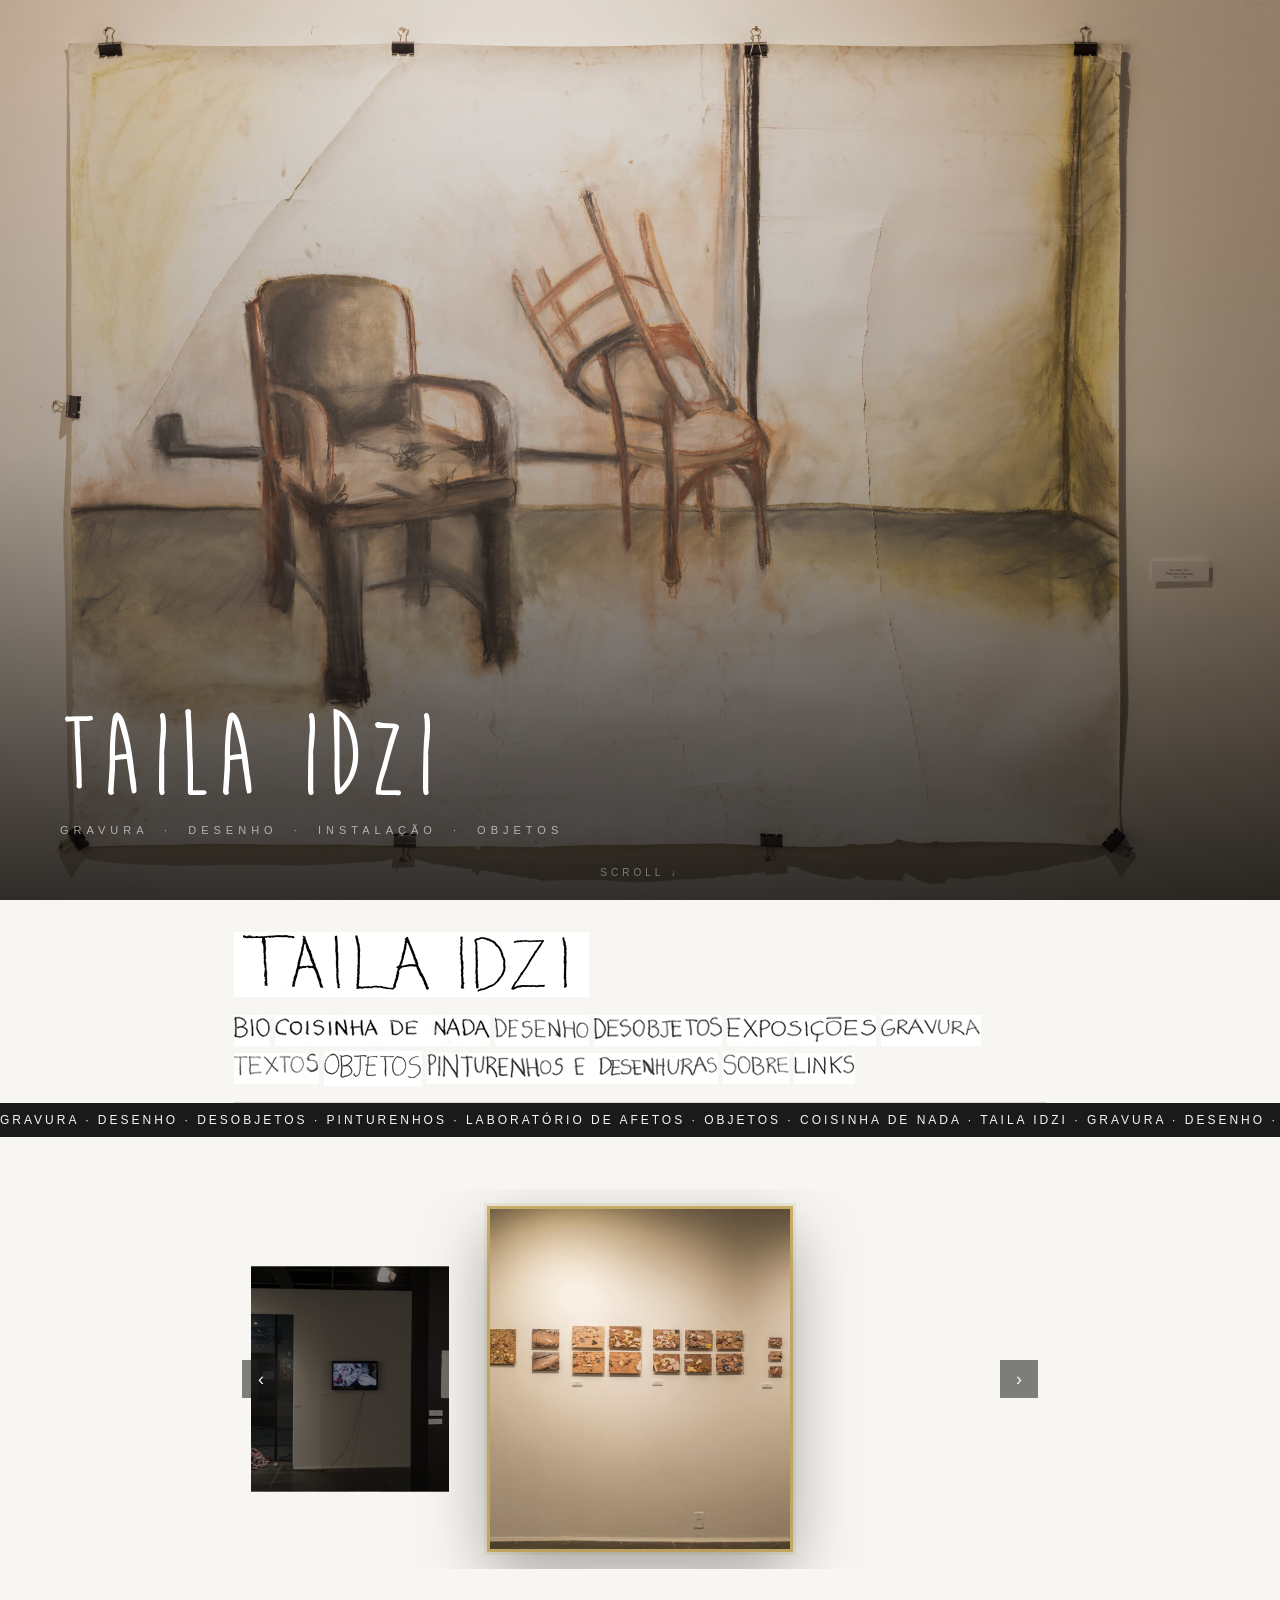
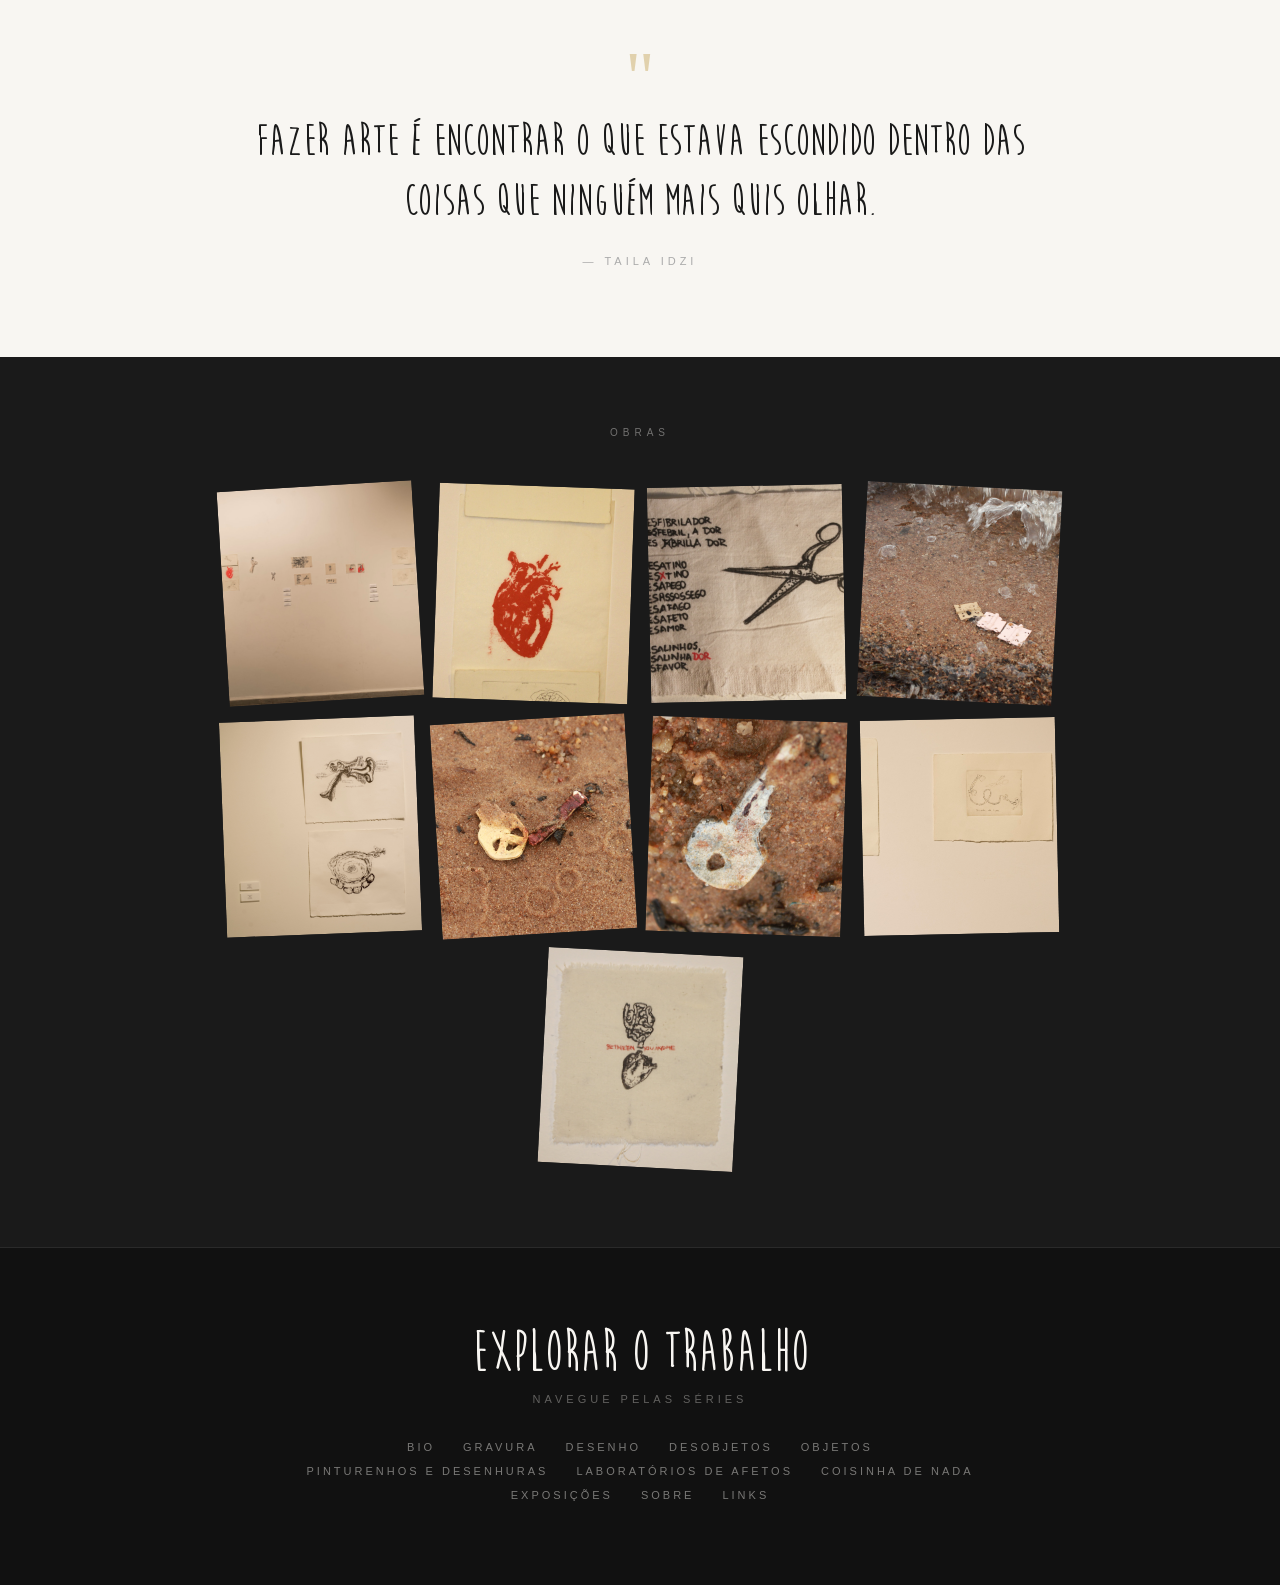
==== index.html @ ebfe2448 "Redesign completo da homepage + conteúdo mockado - Hero full-screen com foto e título sobreposto - S" ====
<!DOCTYPE html>
<html lang="pt-BR">
<head>
    <meta charset="UTF-8">
    <meta name="viewport" content="width=device-width, initial-scale=1.0">
    <title>Taila Idzi</title>
    <link rel="stylesheet" href="css/style.css">
</head>
<body>

    <!-- ── Hero full-screen ─────────────────────────────── -->
    <section class="hero">
        <img class="hero-bg" src="fotos/Laborat_rio_de_Afetos-020.jpg" alt="Taila Idzi">
        <div class="hero-overlay"></div>
        <div class="hero-content">
            <h1 class="hero-title">TAILA IDZI</h1>
            <p class="hero-sub">Gravura &nbsp;·&nbsp; Desenho &nbsp;·&nbsp; Instalação &nbsp;·&nbsp; Objetos</p>
        </div>
        <span class="scroll-hint">scroll ↓</span>
    </section>

    <!-- ── Nav + logo ───────────────────────────────────── -->
    <div id="wrapper">
        <a id="logo" href="index.html">
            <img src="botoes/logo-taila.png" alt="Taila Idzi">
        </a>

        <div id="nav">
            <a href="bio.html"><img src="botoes/bio.png" onmouseover="this.src='botoes/biover.png'" onmouseout="this.src='botoes/bio.png'" alt="Bio"></a>
            <a href="coisinha-de-nada.html"><img src="botoes/coisinha.png" onmouseover="this.src='botoes/coisinhaver.png'" onmouseout="this.src='botoes/coisinha.png'" alt="Coisinha de nada"></a>
            <a href="desenho.html"><img src="botoes/desenho.png" onmouseover="this.src='botoes/desenhover.png'" onmouseout="this.src='botoes/desenho.png'" alt="Desenho"></a>
            <a href="desobjetos.html"><img src="botoes/desobjetos.png" onmouseover="this.src='botoes/desobjetosver.png'" onmouseout="this.src='botoes/desobjetos.png'" alt="Desobjetos"></a>
            <a href="exposicoes.html"><img src="botoes/expos.png" onmouseover="this.src='botoes/exposver.png'" onmouseout="this.src='botoes/expos.png'" alt="Exposições"></a>
            <a href="gravura.html"><img src="botoes/gravura.png" onmouseover="this.src='botoes/gravuraver.png'" onmouseout="this.src='botoes/gravura.png'" alt="Gravura"></a>
            <a href="laboratorios-de-afetos.html"><img src="botoes/textos.png" onmouseover="this.src='botoes/textosver.png'" onmouseout="this.src='botoes/textos.png'" alt="Laboratórios de Afetos"></a>
            <a href="objetos.html"><img src="botoes/objetos.png" onmouseover="this.src='botoes/objetosver.png'" onmouseout="this.src='botoes/objetos.png'" alt="Objetos"></a>
            <a href="pinturenhos.html"><img src="botoes/pinturenhos.png" onmouseover="this.src='botoes/pinturenhosver.png'" onmouseout="this.src='botoes/pinturenhos.png'" alt="Pinturenhos e Desenhuras"></a>
            <a href="sobre.html"><img src="botoes/sobre.png" onmouseover="this.src='botoes/sobrever.png'" onmouseout="this.src='botoes/sobre.png'" alt="Sobre"></a>
            <a href="links.html"><img src="botoes/links.png" onmouseover="this.src='botoes/linksver.png'" onmouseout="this.src='botoes/links.png'" alt="Links"></a>
        </div>

        <!-- letreiro injetado pelo JS aqui -->
    </div>

    <!-- ── Carrossel de obras ────────────────────────────── -->
    <section id="carousel-section">
        <div id="carousel-wrap">
            <button class="c-prev">&#8249;</button>

            <div class="c-item" onclick="location.href='laboratorios-de-afetos.html'">
                <img src="fotos/Laborat_rio_de_Afetos-001.jpg" alt="">
            </div>
            <div class="c-item" onclick="location.href='desobjetos.html'">
                <img src="fotos/IMG_6413.jpg" alt="">
            </div>
            <div class="c-item" onclick="location.href='gravura.html'">
                <img src="fotos/1.jpg" alt="">
            </div>
            <div class="c-item" onclick="location.href='laboratorios-de-afetos.html'">
                <img src="fotos/Laborat_rio_de_Afetos-035.jpg" alt="">
            </div>
            <div class="c-item" onclick="location.href='pinturenhos.html'">
                <img src="fotos/P8.jpg" alt="">
            </div>
            <div class="c-item" onclick="location.href='desobjetos.html'">
                <img src="fotos/IMG_2499.jpg" alt="">
            </div>
            <div class="c-item" onclick="location.href='objetos.html'">
                <img src="fotos/A.jpg" alt="">
            </div>
            <div class="c-item" onclick="location.href='laboratorios-de-afetos.html'">
                <img src="fotos/Laborat_rio_de_Afetos-041.jpg" alt="">
            </div>

            <button class="c-next">&#8250;</button>
        </div>
    </section>

    <!-- ── Citação ───────────────────────────────────────── -->
    <section class="quote-section">
        <span class="quote-mark">"</span>
        <p class="quote-text">Fazer arte é encontrar o que estava escondido dentro das coisas que ninguém mais quis olhar.</p>
        <p class="quote-author">— Taila Idzi</p>
    </section>

    <!-- ── Galeria espalhada ─────────────────────────────── -->
    <section class="scattered-section">
        <p class="scattered-label">obras</p>
        <div class="scattered">
            <a href="laboratorios-de-afetos.html"><img src="fotos/Laborat_rio_de_Afetos-003.jpg" alt=""></a>
            <a href="gravura.html"><img src="fotos/2.jpg" alt=""></a>
            <a href="desobjetos.html"><img src="fotos/IMG_6440.jpg" alt=""></a>
            <a href="pinturenhos.html"><img src="fotos/IMG_1982.jpg" alt=""></a>
            <a href="laboratorios-de-afetos.html"><img src="fotos/Laborat_rio_de_Afetos-027.jpg" alt=""></a>
            <a href="objetos.html"><img src="fotos/B.jpg" alt=""></a>
            <a href="desobjetos.html"><img src="fotos/IMG_2589.jpg" alt=""></a>
            <a href="laboratorios-de-afetos.html"><img src="fotos/Laborat_rio_de_Afetos-031.jpg" alt=""></a>
            <a href="gravura.html"><img src="fotos/7.jpg" alt=""></a>
        </div>
    </section>

    <!-- ── CTA ───────────────────────────────────────────── -->
    <section class="cta-section">
        <h2 class="cta-title">explorar o trabalho</h2>
        <p class="cta-subtitle">navegue pelas séries</p>
        <div class="cta-links">
            <a href="bio.html">Bio</a>
            <a href="gravura.html">Gravura</a>
            <a href="desenho.html">Desenho</a>
            <a href="desobjetos.html">Desobjetos</a>
            <a href="objetos.html">Objetos</a>
            <a href="pinturenhos.html">Pinturenhos e Desenhuras</a>
            <a href="laboratorios-de-afetos.html">Laboratórios de Afetos</a>
            <a href="coisinha-de-nada.html">Coisinha de nada</a>
            <a href="exposicoes.html">Exposições</a>
            <a href="sobre.html">Sobre</a>
            <a href="links.html">Links</a>
        </div>
    </section>

<script src="js/main.js"></script>
</body>
</html>
---- css/style.css ----
/* ============================================================
   TAILA IDZI — stylesheet
   ============================================================ */

@font-face {
    font-family: 'MoonFlower';
    src: url('../fonts/Moon Flower Bold.ttf') format('truetype');
    font-weight: bold;
}

* {
    margin: 0;
    padding: 0;
    box-sizing: border-box;
}

body {
    background: #f8f6f2;
    font-family: Arial, Helvetica, sans-serif;
    font-size: 14px;
    color: #1a1a1a;
}

/* ── Hero full-screen ────────────────────────────────────── */

.hero {
    position: relative;
    width: 100%;
    height: 100vh;
    min-height: 520px;
    overflow: hidden;
    display: flex;
    align-items: flex-end;
}

.hero-bg {
    position: absolute;
    inset: 0;
    width: 100%;
    height: 100%;
    object-fit: cover;
    object-position: center;
}

.hero-overlay {
    position: absolute;
    inset: 0;
    background: linear-gradient(
        to bottom,
        rgba(0,0,0,0.08) 0%,
        rgba(0,0,0,0.25) 50%,
        rgba(0,0,0,0.78) 100%
    );
}

.hero-content {
    position: relative;
    z-index: 2;
    padding: 0 60px 64px;
    color: #fff;
}

.hero-title {
    font-family: 'MoonFlower', cursive;
    font-size: clamp(64px, 10vw, 120px);
    font-weight: bold;
    line-height: 0.9;
    letter-spacing: 4px;
    color: #fff;
}

.hero-sub {
    margin-top: 14px;
    font-size: 11px;
    letter-spacing: 5px;
    text-transform: uppercase;
    color: rgba(255,255,255,0.6);
}

.scroll-hint {
    position: absolute;
    bottom: 22px;
    left: 50%;
    transform: translateX(-50%);
    color: rgba(255,255,255,0.4);
    font-size: 10px;
    letter-spacing: 4px;
    text-transform: uppercase;
    z-index: 2;
    animation: bounce 2.2s ease infinite;
}

@keyframes bounce {
    0%, 100% { transform: translateX(-50%) translateY(0); }
    50%       { transform: translateX(-50%) translateY(7px); }
}

/* ── Wrapper central ─────────────────────────────────────── */

#wrapper {
    width: 860px;
    max-width: 100%;
    margin: 0 auto;
    padding: 32px 24px 0;
}

/* ── Logo ────────────────────────────────────────────────── */

#logo {
    display: block;
    margin-bottom: 18px;
}

#logo img {
    display: block;
    max-width: 100%;
    height: auto;
}

/* ── Navegação ───────────────────────────────────────────── */

#nav {
    display: flex;
    flex-wrap: wrap;
    gap: 5px;
    align-items: center;
    padding-bottom: 16px;
    border-bottom: 1px solid #d8d4ce;
}

#nav a { display: block; line-height: 0; }

#nav a img {
    display: block;
    border: none;
    transition: opacity 0.15s ease;
}

#nav a:hover img { opacity: 0.72; }

/* ── Letreiro infinito ───────────────────────────────────── */

.marquee-wrap {
    overflow: hidden;
    background: #1a1a1a;
    padding: 10px 0;
    margin-bottom: 0;
    width: 100vw;
    position: relative;
    left: 50%;
    transform: translateX(-50%);
}

.marquee-track {
    display: flex;
    white-space: nowrap;
    animation: marquee 28s linear infinite;
}

.marquee-wrap:hover .marquee-track { animation-play-state: paused; }

.marquee-track span {
    color: #f8f6f2;
    font-size: 12px;
    letter-spacing: 3px;
}

@keyframes marquee {
    from { transform: translateX(0); }
    to   { transform: translateX(-50%); }
}

/* ── Carrossel ───────────────────────────────────────────── */

#carousel-section {
    padding: 52px 24px 0;
    width: 860px;
    max-width: 100%;
    margin: 0 auto;
}

#carousel-wrap {
    position: relative;
    height: 380px;
    display: flex;
    align-items: center;
    justify-content: center;
    overflow: hidden;
}

.c-item {
    position: absolute;
    transition: transform 0.55s cubic-bezier(.4,0,.2,1),
                filter 0.55s ease,
                opacity 0.55s ease,
                box-shadow 0.55s ease,
                outline 0.3s ease;
    cursor: pointer;
    outline: 3px solid transparent;
}

.c-item img { display: block; width: 100%; height: 100%; object-fit: cover; }

.c-item.c-active {
    width: 300px; height: 340px;
    transform: translateX(0) scale(1);
    z-index: 5;
    filter: none;
    outline: 3px solid rgba(190,155,70,0.75);
    box-shadow: 0 24px 64px rgba(0,0,0,0.35), 0 0 0 6px rgba(190,155,70,0.12);
}

.c-item.c-side {
    width: 220px; height: 250px;
    z-index: 3;
    filter: brightness(0.5) saturate(0.6);
}

.c-item.c-side:nth-child(odd)  { transform: translateX(-290px) scale(0.9); }
.c-item.c-side:nth-child(even) { transform: translateX(290px)  scale(0.9); }

.c-item.c-far {
    width: 180px; height: 200px;
    opacity: 0; z-index: 1;
    pointer-events: none;
    transform: translateX(0) scale(0.5);
}

.c-prev, .c-next {
    position: absolute; top: 50%;
    transform: translateY(-50%);
    z-index: 10;
    background: rgba(26,26,26,0.55);
    color: #f8f6f2;
    border: none;
    width: 38px; height: 38px;
    font-size: 18px;
    cursor: pointer;
    transition: background 0.2s ease;
    display: flex; align-items: center; justify-content: center;
}

.c-prev { left: 8px; }
.c-next { right: 8px; }
.c-prev:hover, .c-next:hover { background: rgba(26,26,26,0.9); }

/* ── Citação tipográfica ─────────────────────────────────── */

.quote-section {
    padding: 90px 40px;
    text-align: center;
    background: #f8f6f2;
}

.quote-mark {
    font-family: Georgia, serif;
    font-size: 72px;
    line-height: 0.5;
    color: rgba(190,155,70,0.4);
    display: block;
    margin-bottom: 16px;
}

.quote-text {
    font-family: 'MoonFlower', cursive;
    font-size: clamp(28px, 4vw, 46px);
    line-height: 1.3;
    color: #1a1a1a;
    max-width: 780px;
    margin: 0 auto;
    font-weight: bold;
}

.quote-author {
    margin-top: 24px;
    font-size: 11px;
    letter-spacing: 4px;
    text-transform: uppercase;
    color: #aaa;
}

/* ── Galeria espalhada (efeito rotação) ──────────────────── */

.scattered-section {
    padding: 70px 40px 80px;
    background: #1a1a1a;
    overflow: hidden;
}

.scattered-label {
    color: rgba(248,246,242,0.4);
    font-size: 10px;
    letter-spacing: 5px;
    text-transform: uppercase;
    text-align: center;
    margin-bottom: 48px;
}

.scattered {
    display: flex;
    flex-wrap: wrap;
    justify-content: center;
    gap: 18px;
    max-width: 920px;
    margin: 0 auto;
}

.scattered a {
    display: block;
    overflow: hidden;
    transition: transform 0.4s cubic-bezier(.4,0,.2,1),
                box-shadow 0.4s ease,
                outline-color 0.3s ease;
    outline: 3px solid transparent;
    position: relative;
    z-index: 0;
}

.scattered a img {
    display: block;
    width: 195px;
    height: 215px;
    object-fit: cover;
    transition: filter 0.4s ease;
}

/* rotações orgânicas */
.scattered a:nth-child(5n+1) { transform: rotate(-3.5deg); }
.scattered a:nth-child(5n+2) { transform: rotate(2deg); }
.scattered a:nth-child(5n+3) { transform: rotate(-1.2deg); }
.scattered a:nth-child(5n+4) { transform: rotate(3deg); }
.scattered a:nth-child(5n+5) { transform: rotate(-2.2deg); }

.scattered a:hover {
    transform: rotate(0deg) scale(1.06) !important;
    box-shadow: 0 24px 56px rgba(0,0,0,0.6);
    outline-color: rgba(190,155,70,0.7);
    z-index: 10;
}

.scattered a:hover img { filter: brightness(1.08) contrast(1.04); }

/* ── CTA dark ────────────────────────────────────────────── */

.cta-section {
    background: #111;
    padding: 70px 40px 80px;
    text-align: center;
    border-top: 1px solid #2a2a2a;
}

.cta-title {
    font-family: 'MoonFlower', cursive;
    font-size: clamp(36px, 5vw, 58px);
    color: #f8f6f2;
    margin-bottom: 8px;
}

.cta-subtitle {
    font-size: 11px;
    letter-spacing: 4px;
    text-transform: uppercase;
    color: rgba(248,246,242,0.35);
    margin-bottom: 36px;
}

.cta-links {
    display: flex;
    flex-wrap: wrap;
    justify-content: center;
    gap: 8px 28px;
    max-width: 680px;
    margin: 0 auto;
}

.cta-links a {
    font-size: 11px;
    letter-spacing: 3px;
    text-transform: uppercase;
    color: rgba(248,246,242,0.45);
    text-decoration: none;
    padding-bottom: 3px;
    border-bottom: 1px solid transparent;
    transition: color 0.2s ease, border-color 0.2s ease;
}

.cta-links a:hover {
    color: #f8f6f2;
    border-bottom-color: rgba(190,155,70,0.65);
}

/* ── Galeria masonry (páginas internas) ──────────────────── */

.gallery {
    columns: 4 140px;
    column-gap: 5px;
}

.gallery a {
    break-inside: avoid;
    display: block;
    margin-bottom: 5px;
    overflow: hidden;
    position: relative;
    line-height: 0;
    transition: transform 0.4s cubic-bezier(.4,0,.2,1),
                box-shadow 0.4s ease,
                outline-color 0.4s ease;
    outline: 3px solid transparent;
    z-index: 0;
}

.gallery a img {
    width: 100%; height: auto;
    display: block;
    transition: transform 0.5s cubic-bezier(.4,0,.2,1), filter 0.4s ease;
}

.gallery a:hover {
    transform: translateY(-6px) scale(1.02);
    outline-color: rgba(190,155,70,0.7);
    box-shadow: 0 24px 56px rgba(0,0,0,0.28), 0 0 0 5px rgba(190,155,70,0.12);
    z-index: 10;
}

.gallery a:hover img {
    transform: scale(1.05);
    filter: brightness(1.04) contrast(1.03);
}

/* ── Cards de exposição ──────────────────────────────────── */

.expo-grid {
    display: grid;
    grid-template-columns: repeat(auto-fill, minmax(240px, 1fr));
    gap: 24px;
}

.expo-card {
    background: #fff;
    border: 1px solid #e0ddd8;
    overflow: hidden;
    transition: transform 0.3s ease, box-shadow 0.3s ease;
}

.expo-card:hover {
    transform: translateY(-5px);
    box-shadow: 0 16px 40px rgba(0,0,0,0.12);
}

.expo-card img {
    width: 100%;
    height: 180px;
    object-fit: cover;
    display: block;
    filter: saturate(0.85);
    transition: filter 0.3s ease;
}

.expo-card:hover img { filter: saturate(1); }

.expo-card-body { padding: 18px; }

.expo-card-date {
    font-size: 10px;
    letter-spacing: 3px;
    text-transform: uppercase;
    color: rgba(190,155,70,0.9);
    margin-bottom: 6px;
}

.expo-card-title {
    font-size: 15px;
    font-weight: bold;
    margin-bottom: 6px;
    line-height: 1.3;
}

.expo-card-desc {
    font-size: 12px;
    color: #888;
    line-height: 1.7;
}

/* ── Lightbox ────────────────────────────────────────────── */

.lightbox {
    display: flex;
    opacity: 0;
    pointer-events: none;
    position: fixed;
    top: 0; left: 0;
    width: 100%; height: 100%;
    background: rgba(10,10,10,0.92);
    z-index: 9999;
    justify-content: center;
    align-items: center;
    transition: opacity 0.3s ease;
}

.lightbox:target { opacity: 1; pointer-events: all; }

.lightbox img {
    max-width: 90vw; max-height: 90vh;
    object-fit: contain;
    box-shadow: 0 8px 60px rgba(0,0,0,0.7);
    transform: scale(0.96);
    transition: transform 0.35s ease;
    outline: 3px solid rgba(190,155,70,0.45);
}

.lightbox:target img { transform: scale(1); }

.lightbox .close {
    position: fixed; top: 20px; right: 28px;
    color: #f8f6f2; font-size: 44px;
    text-decoration: none; line-height: 1;
    opacity: 0.6; transition: opacity 0.2s ease;
}

.lightbox .close:hover { opacity: 1; }

/* ── Texto ───────────────────────────────────────────────── */

.text-content {
    max-width: 640px;
    line-height: 1.9;
    font-size: 14px;
    padding-top: 8px;
}

.text-content p { margin-bottom: 14px; }

/* ── Mobile ──────────────────────────────────────────────── */

@media (max-width: 640px) {

    .hero-content { padding: 0 24px 48px; }
    .hero-title { font-size: 54px; }

    #wrapper { padding: 24px 16px 0; }

    #nav {
        flex-wrap: nowrap;
        overflow-x: auto;
        -webkit-overflow-scrolling: touch;
        gap: 8px;
        scrollbar-width: none;
    }
    #nav::-webkit-scrollbar { display: none; }
    #nav a img { height: 38px; width: auto; }

    #carousel-section { padding: 40px 16px 0; }

    #carousel-wrap { height: 260px; }
    .c-item.c-active  { width: 200px; height: 230px; }
    .c-item.c-side    { width: 130px; height: 150px; }
    .c-item.c-side:nth-child(odd)  { transform: translateX(-170px) scale(0.9); }
    .c-item.c-side:nth-child(even) { transform: translateX(170px)  scale(0.9); }

    .quote-section { padding: 60px 24px; }
    .scattered-section { padding: 50px 20px 60px; }
    .scattered a img { width: 140px; height: 155px; }
    .cta-section { padding: 50px 24px 60px; }

    .gallery { columns: 2 110px; }

    .expo-grid { grid-template-columns: 1fr; }

    .lightbox img { max-width: 96vw; max-height: 80vh; }
    .lightbox .close { top: 12px; right: 16px; font-size: 36px; }
}
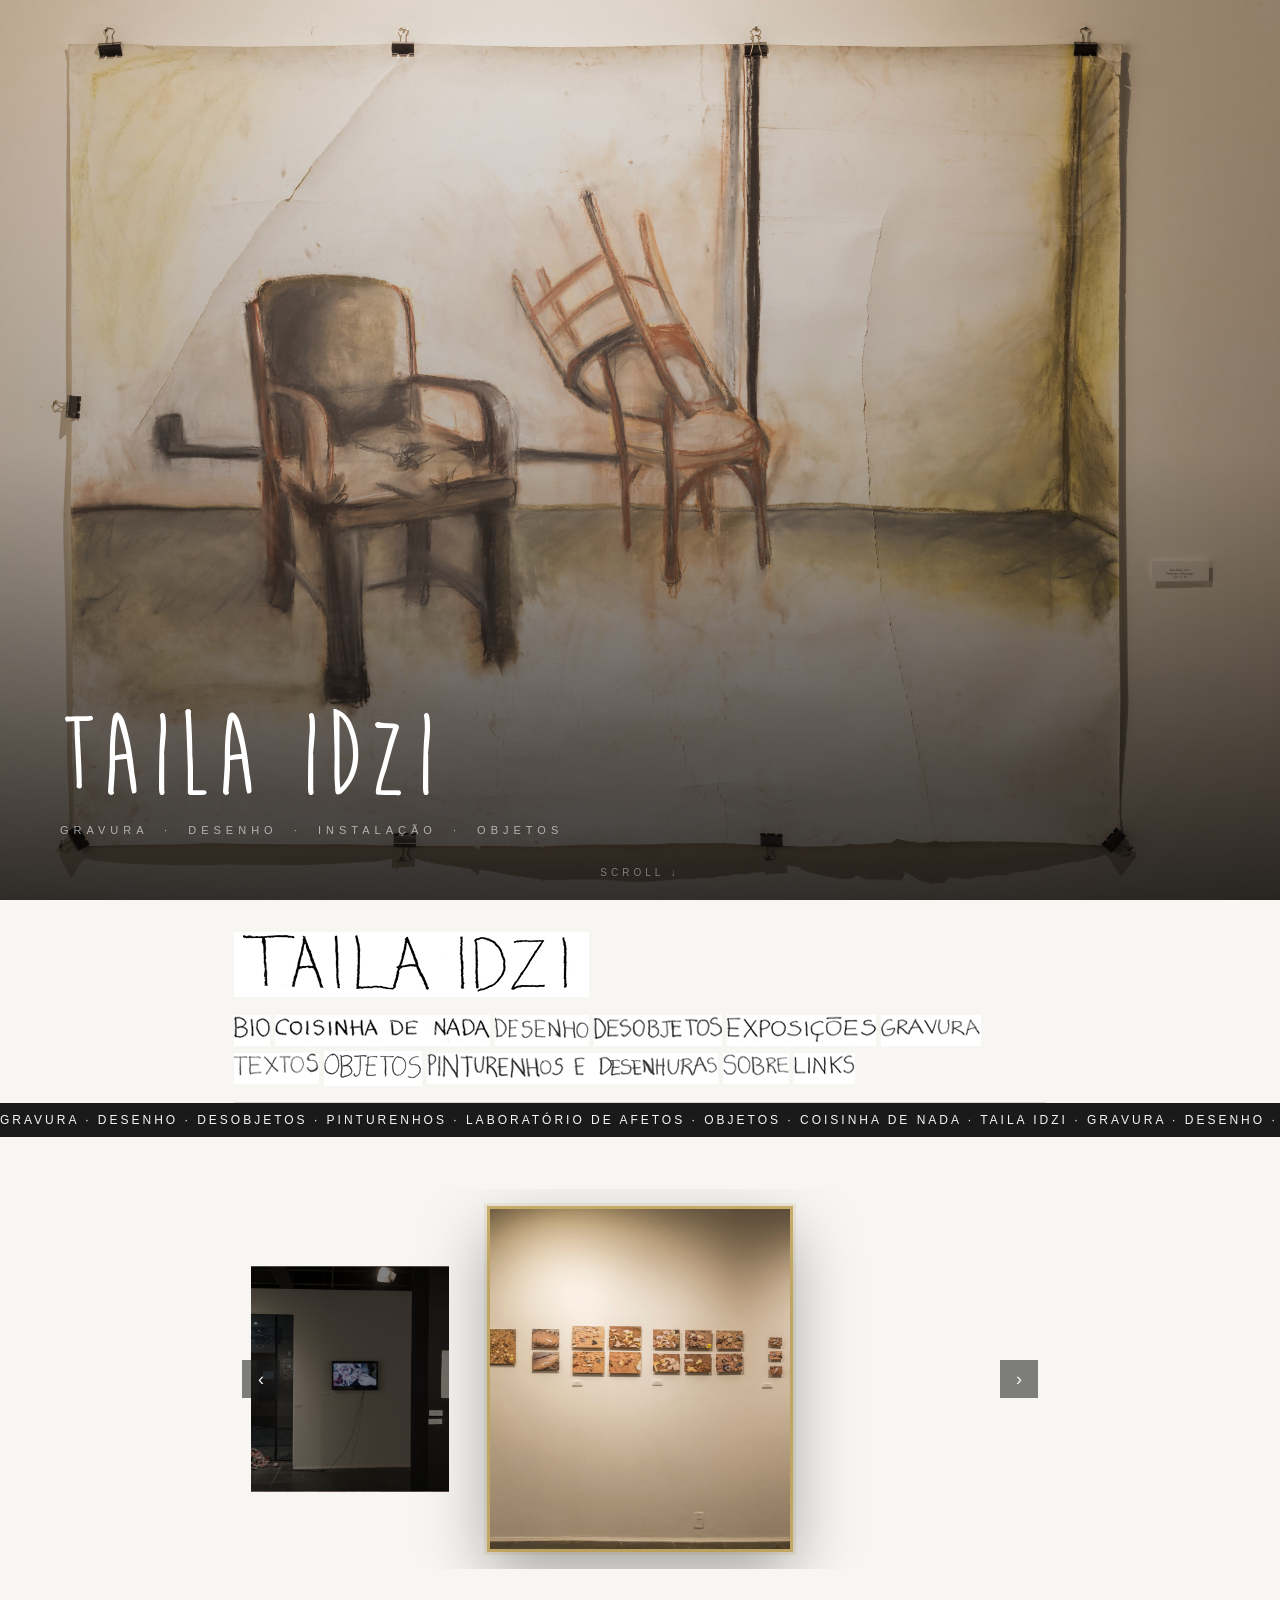
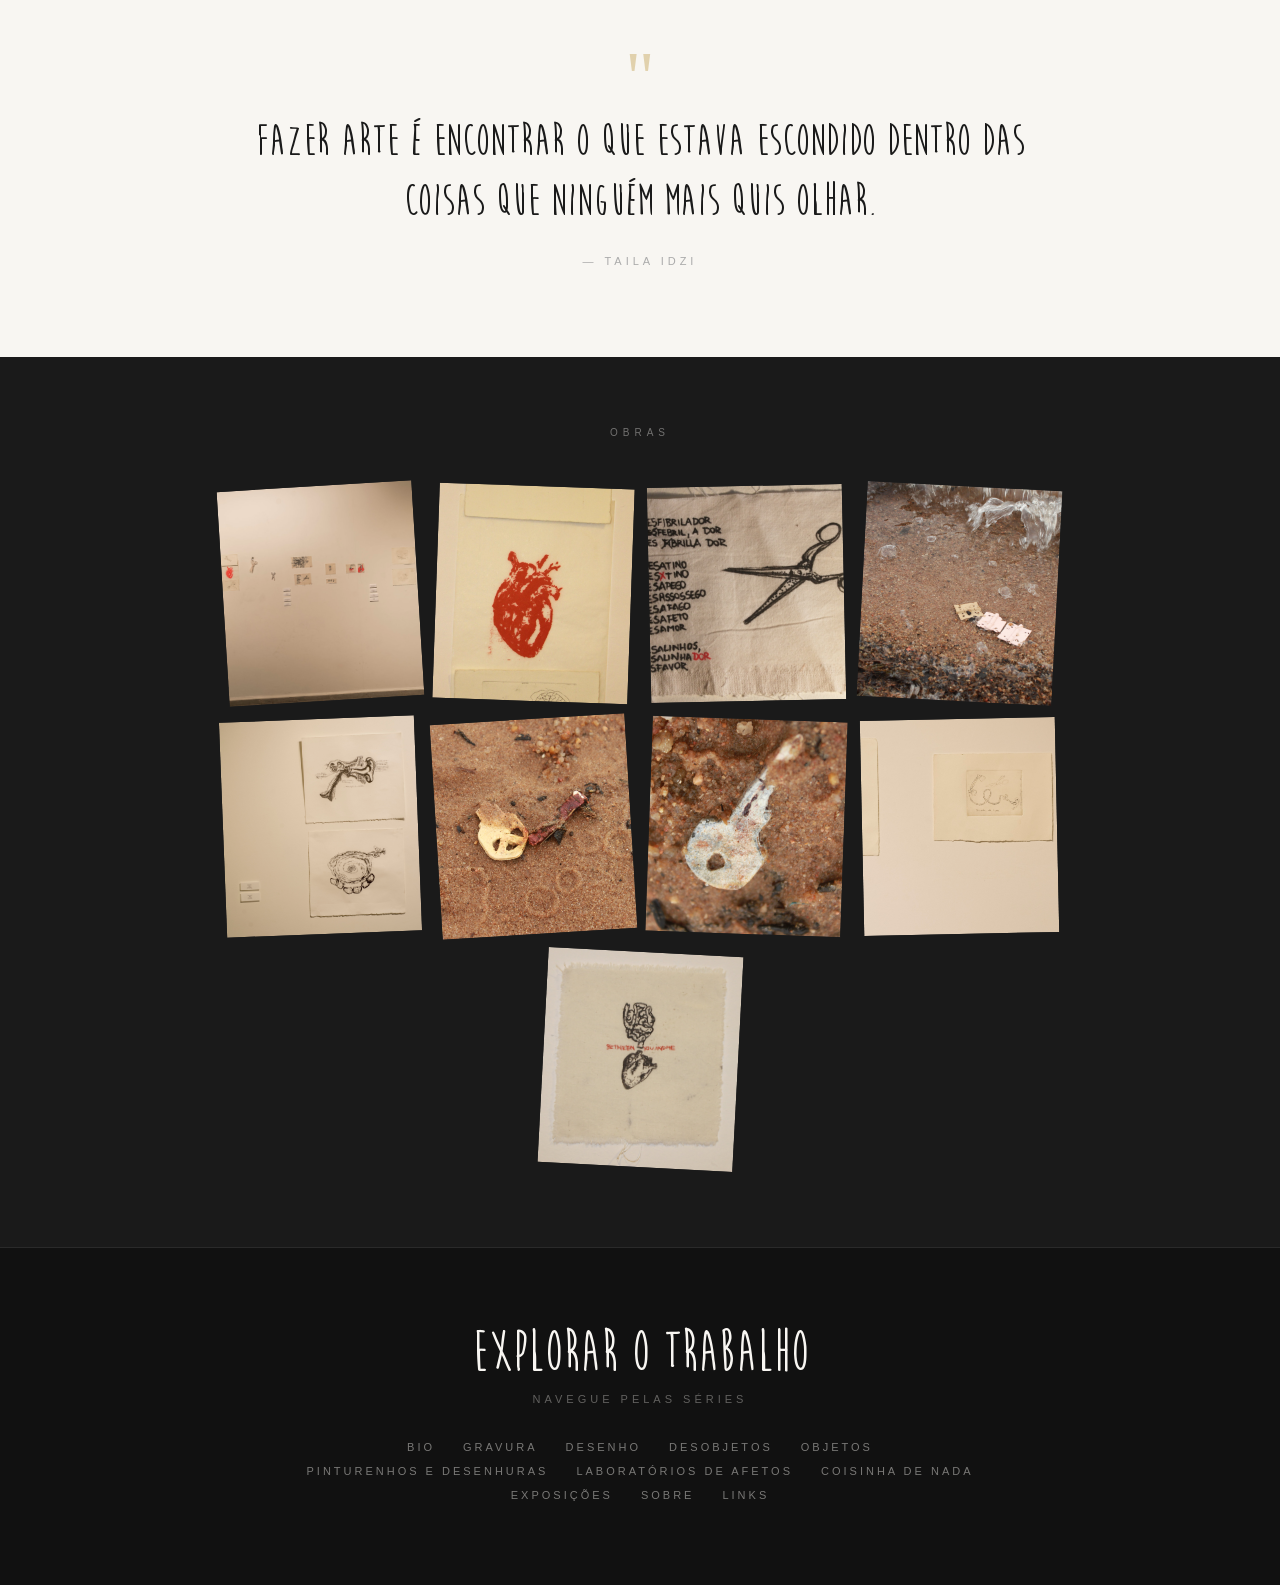
==== commit 367227a5: "Slideshow no hero com crossfade entre imagens selecionadas - Hero troca imagem a cada 5s com transiç" ====
--- a/index.html
+++ b/index.html
@@ -10,7 +10,6 @@
 
     <!-- ── Hero full-screen ─────────────────────────────── -->
     <section class="hero">
-        <img class="hero-bg" src="fotos/Laborat_rio_de_Afetos-020.jpg" alt="Taila Idzi">
         <div class="hero-overlay"></div>
         <div class="hero-content">
             <h1 class="hero-title">TAILA IDZI</h1>
--- a/css/style.css
+++ b/css/style.css
@@ -33,13 +33,24 @@
     align-items: flex-end;
 }
 
-.hero-bg {
+/* slideshow de fundo */
+.hero-slides {
     position: absolute;
     inset: 0;
-    width: 100%;
-    height: 100%;
-    object-fit: cover;
-    object-position: center;
+    z-index: 0;
+}
+
+.hero-slide {
+    position: absolute;
+    inset: 0;
+    background-size: cover;
+    background-position: center;
+    opacity: 0;
+    transition: opacity 1.8s ease;
+}
+
+.hero-slide.active {
+    opacity: 1;
 }
 
 .hero-overlay {
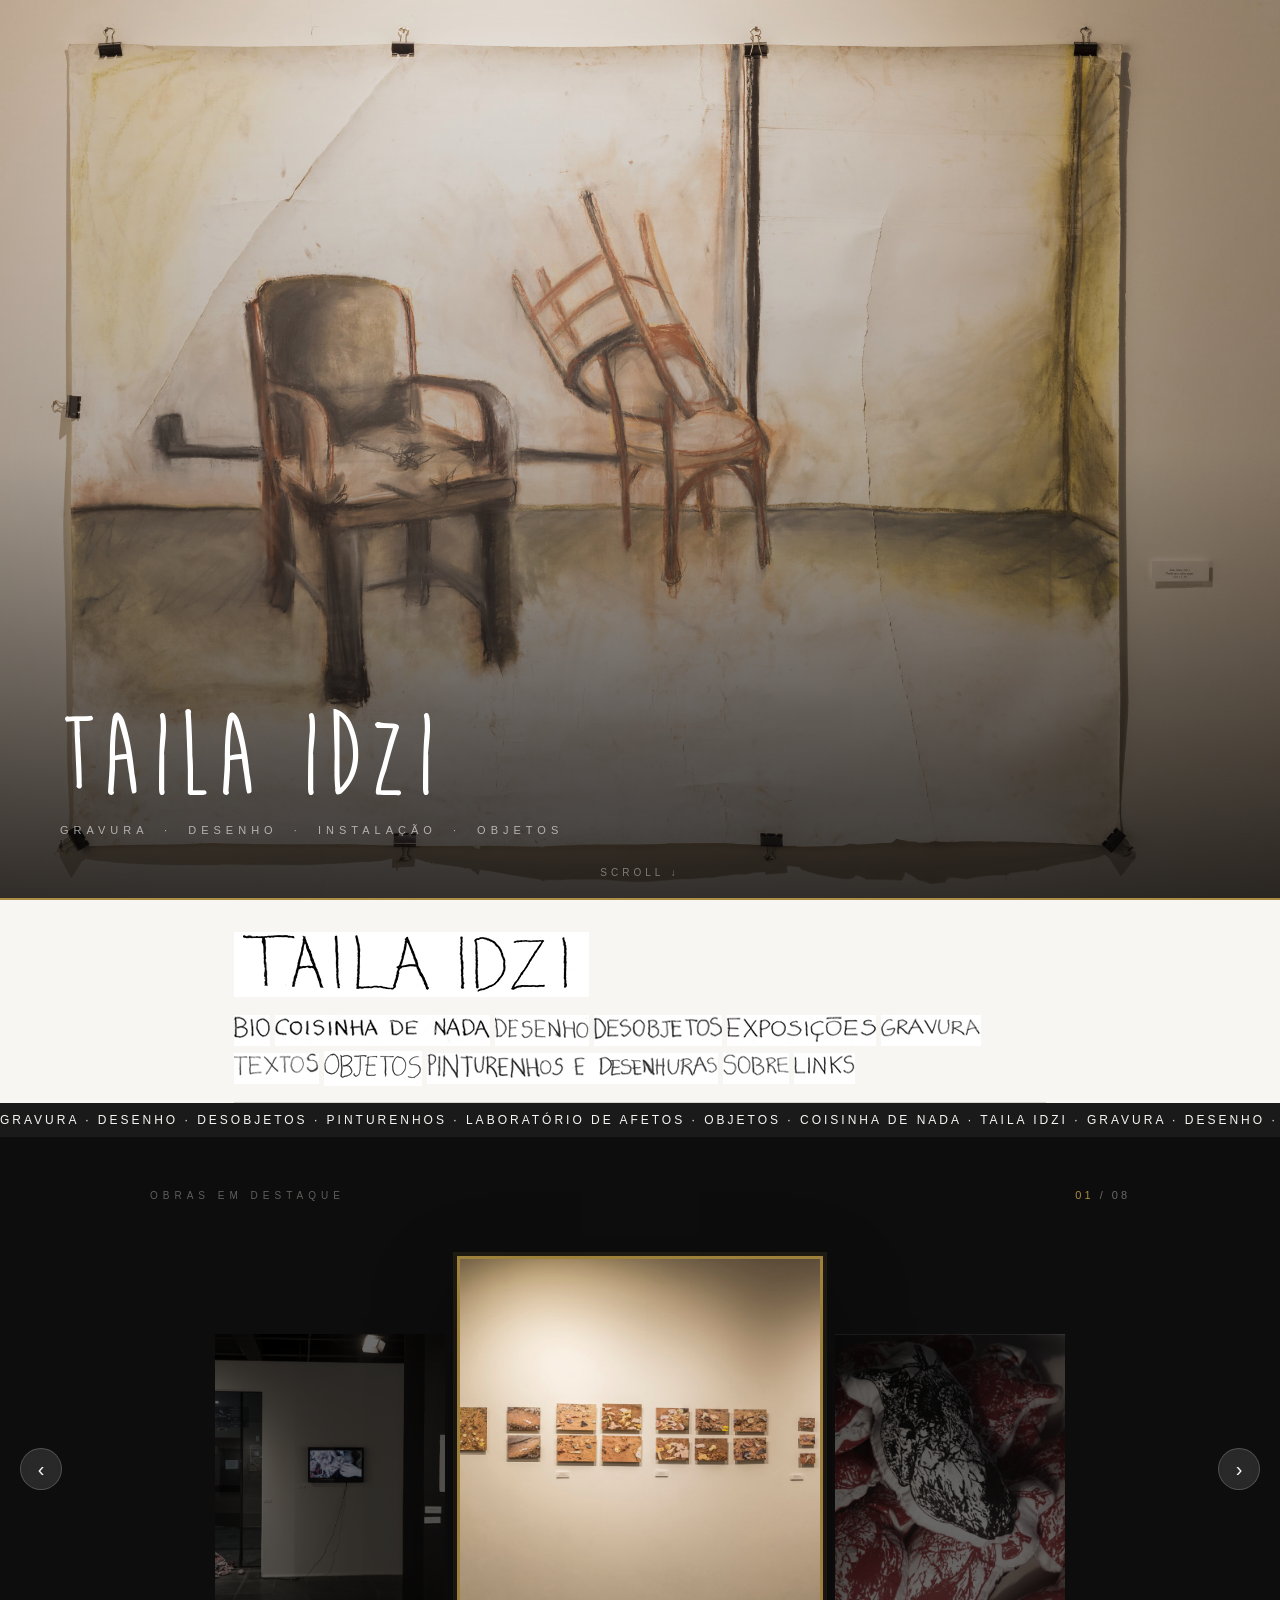
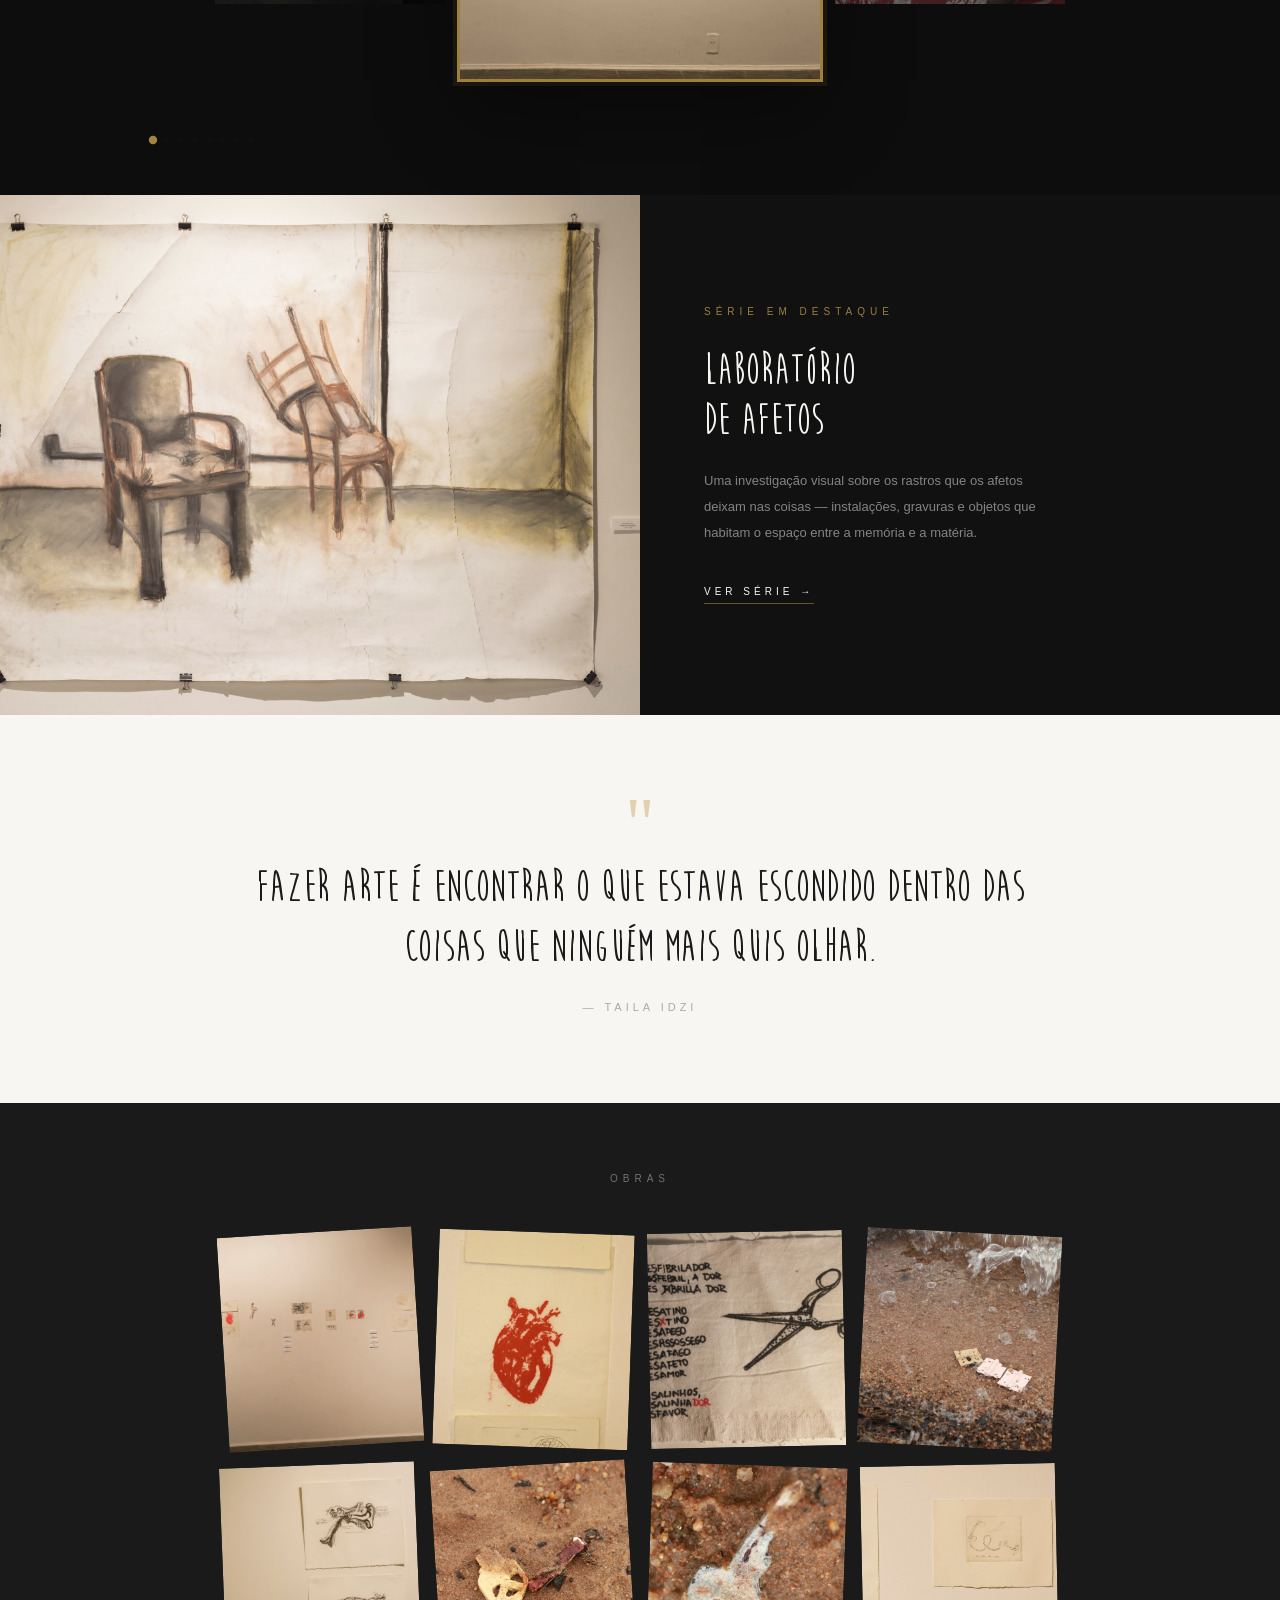
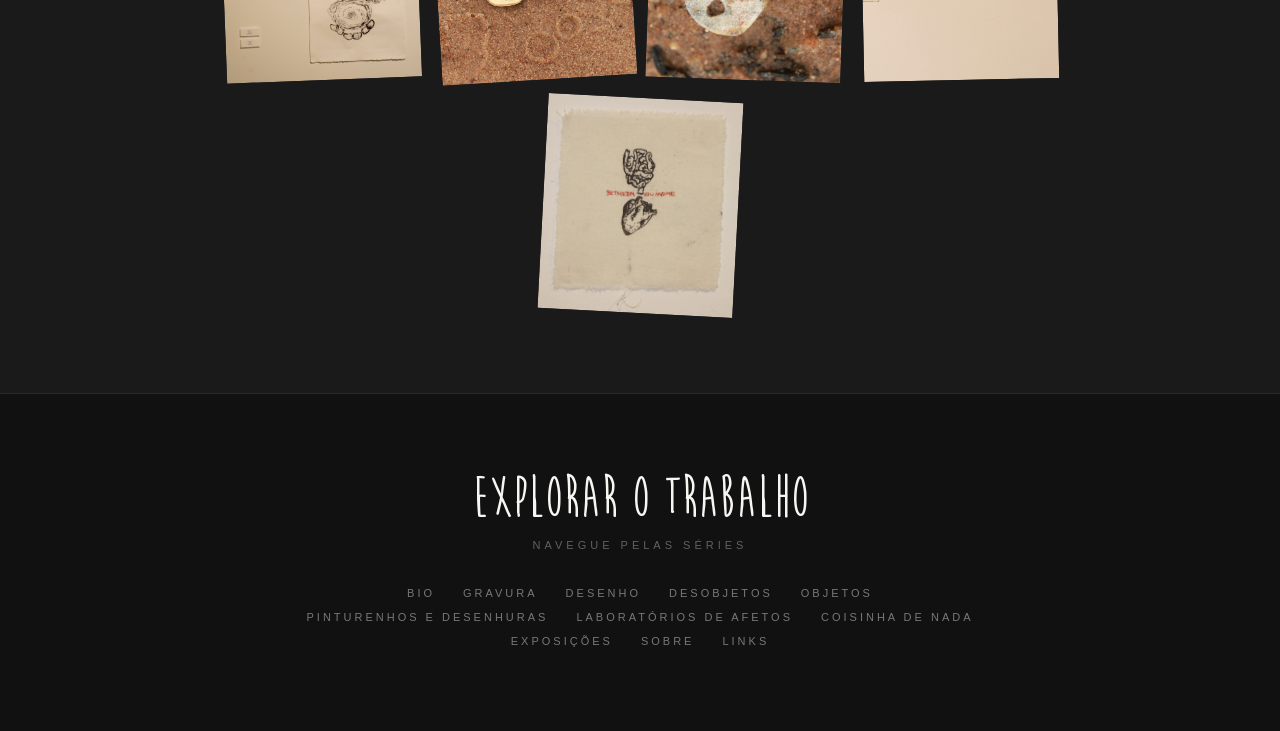
==== commit 881593e5: "Redesign com estética editorial de museu - Carrossel: fundo escuro, contador de slide (01/08), cabeç" ====
--- a/index.html
+++ b/index.html
@@ -16,6 +16,7 @@
             <p class="hero-sub">Gravura &nbsp;·&nbsp; Desenho &nbsp;·&nbsp; Instalação &nbsp;·&nbsp; Objetos</p>
         </div>
         <span class="scroll-hint">scroll ↓</span>
+        <div class="hero-progress"><div class="hero-progress-bar"></div></div>
     </section>
 
     <!-- ── Nav + logo ───────────────────────────────────── -->
@@ -43,35 +44,66 @@
 
     <!-- ── Carrossel de obras ────────────────────────────── -->
     <section id="carousel-section">
+        <div class="c-header">
+            <span class="c-label">obras em destaque</span>
+            <span class="c-counter"><strong id="c-current-num">01</strong> / 08</span>
+        </div>
+
         <div id="carousel-wrap">
-            <button class="c-prev">&#8249;</button>
+            <button class="c-prev-btn">&#8249;</button>
 
             <div class="c-item" onclick="location.href='laboratorios-de-afetos.html'">
-                <img src="fotos/Laborat_rio_de_Afetos-001.jpg" alt="">
+                <img src="fotos/Laborat_rio_de_Afetos-001.jpg" alt="Laboratório de Afetos">
             </div>
             <div class="c-item" onclick="location.href='desobjetos.html'">
-                <img src="fotos/IMG_6413.jpg" alt="">
+                <img src="fotos/IMG_6413.jpg" alt="Desobjetos">
             </div>
             <div class="c-item" onclick="location.href='gravura.html'">
-                <img src="fotos/1.jpg" alt="">
+                <img src="fotos/1.jpg" alt="Gravura">
             </div>
             <div class="c-item" onclick="location.href='laboratorios-de-afetos.html'">
-                <img src="fotos/Laborat_rio_de_Afetos-035.jpg" alt="">
+                <img src="fotos/Laborat_rio_de_Afetos-035.jpg" alt="Laboratório de Afetos">
             </div>
             <div class="c-item" onclick="location.href='pinturenhos.html'">
-                <img src="fotos/P8.jpg" alt="">
+                <img src="fotos/P8.jpg" alt="Pinturenhos">
             </div>
             <div class="c-item" onclick="location.href='desobjetos.html'">
-                <img src="fotos/IMG_2499.jpg" alt="">
+                <img src="fotos/IMG_2499.jpg" alt="Desobjetos">
             </div>
             <div class="c-item" onclick="location.href='objetos.html'">
-                <img src="fotos/A.jpg" alt="">
+                <img src="fotos/A.jpg" alt="Objetos">
             </div>
             <div class="c-item" onclick="location.href='laboratorios-de-afetos.html'">
-                <img src="fotos/Laborat_rio_de_Afetos-041.jpg" alt="">
+                <img src="fotos/Laborat_rio_de_Afetos-041.jpg" alt="Laboratório de Afetos">
             </div>
 
-            <button class="c-next">&#8250;</button>
+            <button class="c-next-btn">&#8250;</button>
+        </div>
+
+        <div class="c-footer">
+            <div class="c-dots">
+                <button class="c-dot"></button>
+                <button class="c-dot"></button>
+                <button class="c-dot"></button>
+                <button class="c-dot"></button>
+                <button class="c-dot"></button>
+                <button class="c-dot"></button>
+                <button class="c-dot"></button>
+                <button class="c-dot"></button>
+            </div>
+        </div>
+    </section>
+
+    <!-- ── Destaque editorial ────────────────────────────── -->
+    <section class="editorial-section">
+        <div class="editorial-img">
+            <img src="fotos/Laborat_rio_de_Afetos-020.jpg" alt="Laboratório de Afetos">
+        </div>
+        <div class="editorial-text">
+            <p class="editorial-eyebrow">série em destaque</p>
+            <h2 class="editorial-title">Laboratório<br>de Afetos</h2>
+            <p class="editorial-desc">Uma investigação visual sobre os rastros que os afetos deixam nas coisas — instalações, gravuras e objetos que habitam o espaço entre a memória e a matéria.</p>
+            <a href="laboratorios-de-afetos.html" class="editorial-link">ver série →</a>
         </div>
     </section>
 
--- a/css/style.css
+++ b/css/style.css
@@ -106,6 +106,25 @@
     50%       { transform: translateX(-50%) translateY(7px); }
 }
 
+/* hero progress bar */
+.hero-progress {
+    position: absolute;
+    bottom: 0;
+    left: 0;
+    width: 100%;
+    height: 2px;
+    background: rgba(255,255,255,0.12);
+    z-index: 3;
+    overflow: hidden;
+}
+
+.hero-progress-bar {
+    height: 100%;
+    background: rgba(190,155,70,0.85);
+    width: 0%;
+    transition: width 5s linear;
+}
+
 /* ── Wrapper central ─────────────────────────────────────── */
 
 #wrapper {
@@ -184,76 +203,176 @@
 /* ── Carrossel ───────────────────────────────────────────── */
 
 #carousel-section {
-    padding: 52px 24px 0;
-    width: 860px;
-    max-width: 100%;
+    padding: 0;
+    width: 100%;
+    overflow: hidden;
+    background: #0d0d0d;
+}
+
+/* cabeçalho do carrossel */
+.c-header {
+    display: flex;
+    justify-content: space-between;
+    align-items: flex-end;
+    padding: 52px 60px 28px;
+    max-width: 1100px;
     margin: 0 auto;
+}
+
+.c-label {
+    font-size: 10px;
+    letter-spacing: 5px;
+    text-transform: uppercase;
+    color: rgba(248,246,242,0.35);
+}
+
+.c-counter {
+    font-size: 11px;
+    letter-spacing: 3px;
+    color: rgba(248,246,242,0.4);
+    font-variant-numeric: tabular-nums;
+}
+
+.c-counter strong {
+    color: rgba(190,155,70,0.9);
+    font-weight: normal;
 }
 
 #carousel-wrap {
     position: relative;
-    height: 380px;
+    height: 480px;
     display: flex;
     align-items: center;
     justify-content: center;
-    overflow: hidden;
 }
 
 .c-item {
     position: absolute;
-    transition: transform 0.55s cubic-bezier(.4,0,.2,1),
-                filter 0.55s ease,
-                opacity 0.55s ease,
-                box-shadow 0.55s ease,
-                outline 0.3s ease;
     cursor: pointer;
+    transition:
+        transform  0.6s cubic-bezier(.4, 0, .2, 1),
+        filter     0.6s ease,
+        opacity    0.6s ease,
+        box-shadow 0.6s ease,
+        outline    0.4s ease;
     outline: 3px solid transparent;
-}
-
-.c-item img { display: block; width: 100%; height: 100%; object-fit: cover; }
-
+    overflow: hidden;
+}
+
+.c-item img {
+    display: block;
+    width: 100%;
+    height: 100%;
+    object-fit: cover;
+    pointer-events: none;
+    transition: transform 0.6s ease;
+}
+
+/* ativo — centro, grande, nítido */
 .c-item.c-active {
-    width: 300px; height: 340px;
+    width: 360px;
+    height: 420px;
     transform: translateX(0) scale(1);
     z-index: 5;
     filter: none;
-    outline: 3px solid rgba(190,155,70,0.75);
-    box-shadow: 0 24px 64px rgba(0,0,0,0.35), 0 0 0 6px rgba(190,155,70,0.12);
-}
-
-.c-item.c-side {
-    width: 220px; height: 250px;
+    outline: 3px solid rgba(190, 155, 70, 0.8);
+    box-shadow:
+        0 30px 80px rgba(0,0,0,0.4),
+        0 0 0 7px rgba(190,155,70,0.1);
+}
+
+.c-item.c-active img { transform: scale(1); }
+
+/* anterior — esquerda */
+.c-item.c-prev {
+    width: 230px;
+    height: 270px;
+    transform: translateX(-310px) scale(1);
     z-index: 3;
-    filter: brightness(0.5) saturate(0.6);
-}
-
-.c-item.c-side:nth-child(odd)  { transform: translateX(-290px) scale(0.9); }
-.c-item.c-side:nth-child(even) { transform: translateX(290px)  scale(0.9); }
-
+    filter: brightness(0.42) saturate(0.4);
+    box-shadow: none;
+}
+
+/* próximo — direita */
+.c-item.c-next {
+    width: 230px;
+    height: 270px;
+    transform: translateX(310px) scale(1);
+    z-index: 3;
+    filter: brightness(0.42) saturate(0.4);
+    box-shadow: none;
+}
+
+/* distantes — escondidos atrás */
 .c-item.c-far {
-    width: 180px; height: 200px;
-    opacity: 0; z-index: 1;
+    width: 200px;
+    height: 230px;
+    opacity: 0;
+    z-index: 1;
     pointer-events: none;
-    transform: translateX(0) scale(0.5);
-}
-
-.c-prev, .c-next {
-    position: absolute; top: 50%;
+    transform: translateX(0) scale(0.4);
+}
+
+/* seta esquerda */
+.c-prev-btn, .c-next-btn {
+    position: absolute;
+    top: 50%;
     transform: translateY(-50%);
     z-index: 10;
-    background: rgba(26,26,26,0.55);
+    background: rgba(248, 246, 242, 0.12);
     color: #f8f6f2;
+    border: 1px solid rgba(248,246,242,0.2);
+    width: 42px;
+    height: 42px;
+    border-radius: 50%;
+    font-size: 20px;
+    cursor: pointer;
+    transition: background 0.2s ease, border-color 0.2s ease;
+    display: flex;
+    align-items: center;
+    justify-content: center;
+    backdrop-filter: blur(4px);
+}
+
+.c-prev-btn { left: 20px; }
+.c-next-btn { right: 20px; }
+
+.c-prev-btn:hover, .c-next-btn:hover {
+    background: rgba(248,246,242,0.25);
+    border-color: rgba(248,246,242,0.4);
+}
+
+/* rodapé do carrossel */
+.c-footer {
+    padding: 28px 60px 52px;
+    max-width: 1100px;
+    margin: 0 auto;
+}
+
+/* dots de paginação */
+.c-dots {
+    display: flex;
+    justify-content: flex-start;
+    gap: 8px;
+    margin-top: 0;
+    padding-bottom: 0;
+}
+
+.c-dot {
+    width: 6px;
+    height: 6px;
+    border-radius: 50%;
+    background: rgba(26,26,26,0.2);
+    cursor: pointer;
+    transition: background 0.3s ease, transform 0.3s ease;
     border: none;
-    width: 38px; height: 38px;
-    font-size: 18px;
-    cursor: pointer;
-    transition: background 0.2s ease;
-    display: flex; align-items: center; justify-content: center;
-}
-
-.c-prev { left: 8px; }
-.c-next { right: 8px; }
-.c-prev:hover, .c-next:hover { background: rgba(26,26,26,0.9); }
+    padding: 0;
+}
+
+.c-dot-active {
+    background: rgba(190,155,70,0.85);
+    transform: scale(1.4);
+}
 
 /* ── Citação tipográfica ─────────────────────────────────── */
 
@@ -398,6 +517,85 @@
 .cta-links a:hover {
     color: #f8f6f2;
     border-bottom-color: rgba(190,155,70,0.65);
+}
+
+/* ── Destaque editorial (seção split) ────────────────────── */
+
+.editorial-section {
+    display: grid;
+    grid-template-columns: 1fr 1fr;
+    min-height: 520px;
+}
+
+.editorial-img {
+    overflow: hidden;
+    position: relative;
+}
+
+.editorial-img img {
+    width: 100%;
+    height: 100%;
+    object-fit: cover;
+    display: block;
+    filter: saturate(0.8);
+    transition: transform 0.8s cubic-bezier(.4,0,.2,1), filter 0.6s ease;
+}
+
+.editorial-section:hover .editorial-img img {
+    transform: scale(1.04);
+    filter: saturate(1);
+}
+
+.editorial-text {
+    background: #111;
+    padding: 80px 64px;
+    display: flex;
+    flex-direction: column;
+    justify-content: center;
+}
+
+.editorial-eyebrow {
+    font-size: 10px;
+    letter-spacing: 5px;
+    text-transform: uppercase;
+    color: rgba(190,155,70,0.8);
+    margin-bottom: 28px;
+}
+
+.editorial-title {
+    font-family: 'MoonFlower', cursive;
+    font-size: clamp(32px, 3.5vw, 52px);
+    color: #f8f6f2;
+    line-height: 1.1;
+    margin-bottom: 24px;
+}
+
+.editorial-desc {
+    font-size: 13px;
+    color: rgba(248,246,242,0.5);
+    line-height: 2;
+    max-width: 340px;
+    margin-bottom: 40px;
+}
+
+.editorial-link {
+    display: inline-flex;
+    align-items: center;
+    gap: 10px;
+    font-size: 10px;
+    letter-spacing: 4px;
+    text-transform: uppercase;
+    color: #f8f6f2;
+    text-decoration: none;
+    padding-bottom: 6px;
+    border-bottom: 1px solid rgba(190,155,70,0.5);
+    transition: gap 0.3s ease, border-color 0.3s ease;
+    width: fit-content;
+}
+
+.editorial-link:hover {
+    gap: 18px;
+    border-bottom-color: rgba(190,155,70,1);
 }
 
 /* ── Galeria masonry (páginas internas) ──────────────────── */
@@ -561,13 +759,19 @@
     #nav::-webkit-scrollbar { display: none; }
     #nav a img { height: 38px; width: auto; }
 
-    #carousel-section { padding: 40px 16px 0; }
-
-    #carousel-wrap { height: 260px; }
-    .c-item.c-active  { width: 200px; height: 230px; }
-    .c-item.c-side    { width: 130px; height: 150px; }
-    .c-item.c-side:nth-child(odd)  { transform: translateX(-170px) scale(0.9); }
-    .c-item.c-side:nth-child(even) { transform: translateX(170px)  scale(0.9); }
+    .c-header { padding: 36px 20px 20px; }
+    .c-footer { padding: 20px 20px 40px; }
+
+    #carousel-wrap { height: 300px; }
+    .c-item.c-active { width: 200px; height: 255px; }
+    .c-item.c-prev   { width: 130px; height: 155px; transform: translateX(-175px) scale(1); }
+    .c-item.c-next   { width: 130px; height: 155px; transform: translateX(175px)  scale(1); }
+    .c-prev-btn { left: 8px; }
+    .c-next-btn { right: 8px; }
+
+    .editorial-section { grid-template-columns: 1fr; }
+    .editorial-img { min-height: 280px; }
+    .editorial-text { padding: 48px 24px; }
 
     .quote-section { padding: 60px 24px; }
     .scattered-section { padding: 50px 20px 60px; }
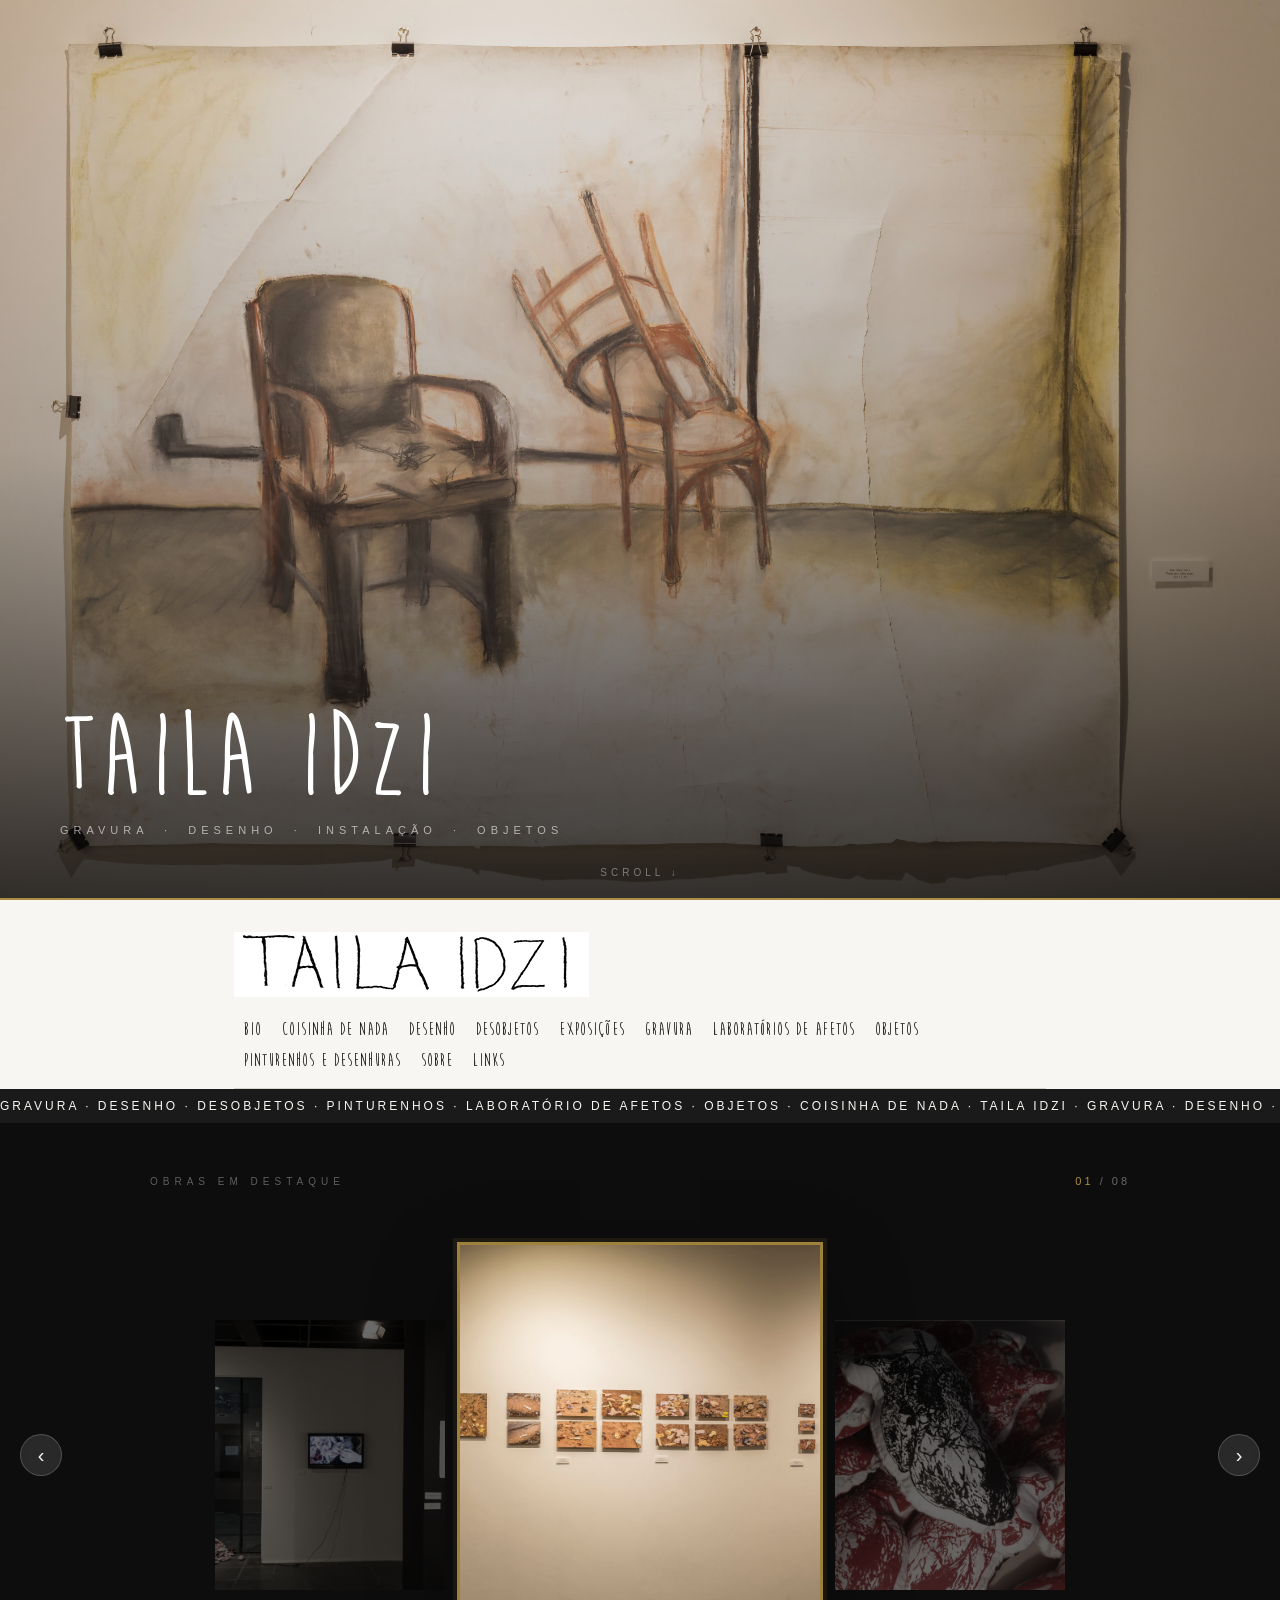
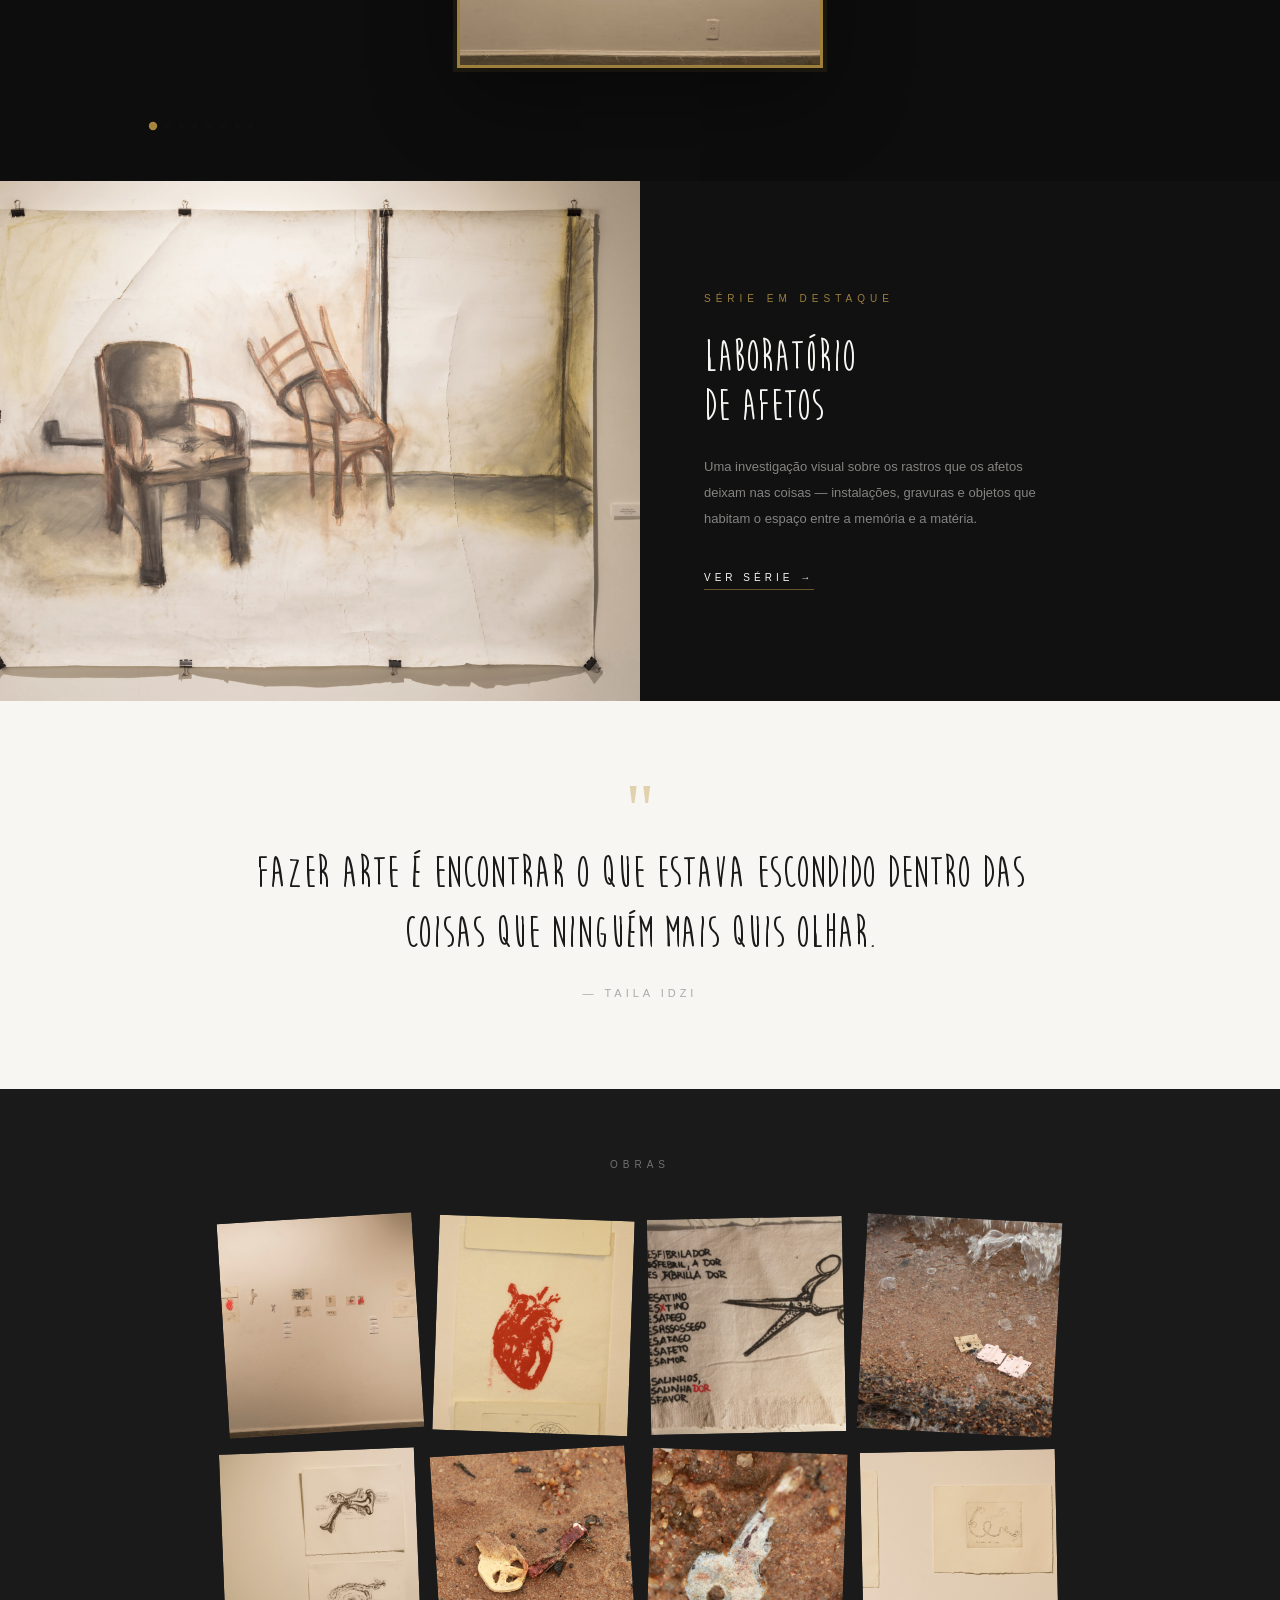
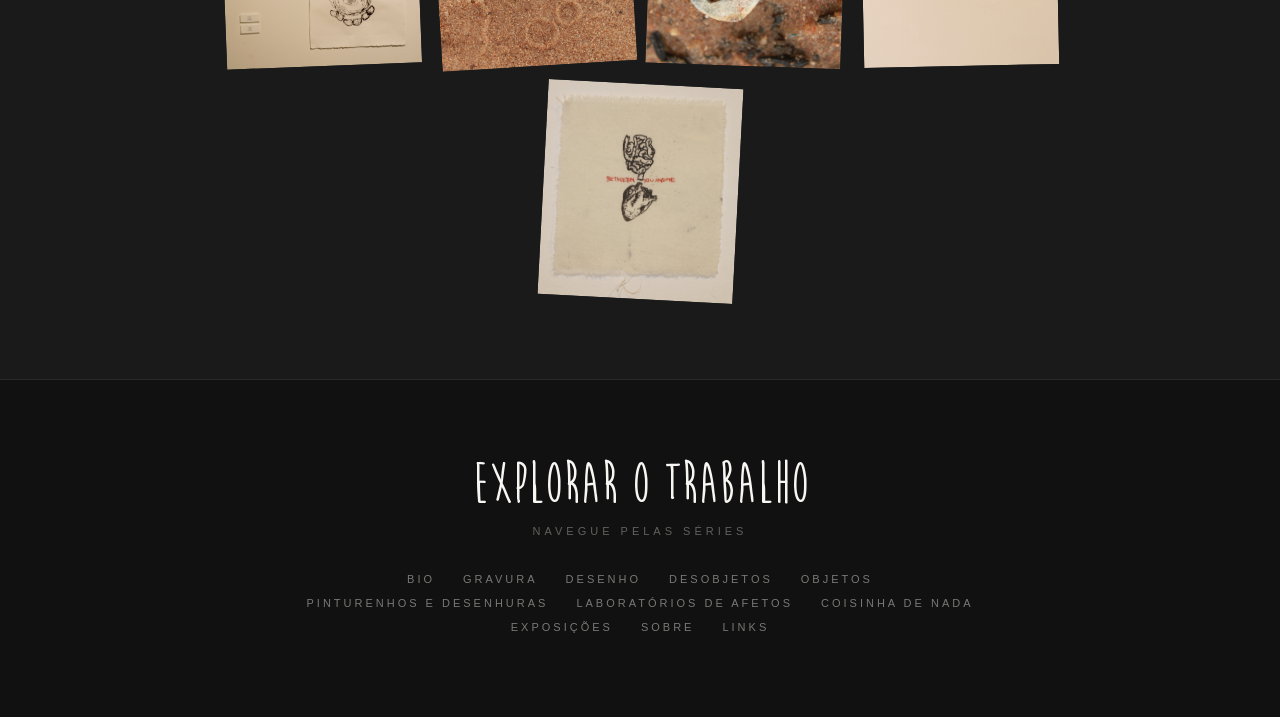
==== commit a6e78bed: "Substitui nav de imagens PNG por tipografia Moon Flower Todos os 12 HTMLs agora usam links de texto " ====
--- a/index.html
+++ b/index.html
@@ -25,19 +25,19 @@
             <img src="botoes/logo-taila.png" alt="Taila Idzi">
         </a>
 
-        <div id="nav">
-            <a href="bio.html"><img src="botoes/bio.png" onmouseover="this.src='botoes/biover.png'" onmouseout="this.src='botoes/bio.png'" alt="Bio"></a>
-            <a href="coisinha-de-nada.html"><img src="botoes/coisinha.png" onmouseover="this.src='botoes/coisinhaver.png'" onmouseout="this.src='botoes/coisinha.png'" alt="Coisinha de nada"></a>
-            <a href="desenho.html"><img src="botoes/desenho.png" onmouseover="this.src='botoes/desenhover.png'" onmouseout="this.src='botoes/desenho.png'" alt="Desenho"></a>
-            <a href="desobjetos.html"><img src="botoes/desobjetos.png" onmouseover="this.src='botoes/desobjetosver.png'" onmouseout="this.src='botoes/desobjetos.png'" alt="Desobjetos"></a>
-            <a href="exposicoes.html"><img src="botoes/expos.png" onmouseover="this.src='botoes/exposver.png'" onmouseout="this.src='botoes/expos.png'" alt="Exposições"></a>
-            <a href="gravura.html"><img src="botoes/gravura.png" onmouseover="this.src='botoes/gravuraver.png'" onmouseout="this.src='botoes/gravura.png'" alt="Gravura"></a>
-            <a href="laboratorios-de-afetos.html"><img src="botoes/textos.png" onmouseover="this.src='botoes/textosver.png'" onmouseout="this.src='botoes/textos.png'" alt="Laboratórios de Afetos"></a>
-            <a href="objetos.html"><img src="botoes/objetos.png" onmouseover="this.src='botoes/objetosver.png'" onmouseout="this.src='botoes/objetos.png'" alt="Objetos"></a>
-            <a href="pinturenhos.html"><img src="botoes/pinturenhos.png" onmouseover="this.src='botoes/pinturenhosver.png'" onmouseout="this.src='botoes/pinturenhos.png'" alt="Pinturenhos e Desenhuras"></a>
-            <a href="sobre.html"><img src="botoes/sobre.png" onmouseover="this.src='botoes/sobrever.png'" onmouseout="this.src='botoes/sobre.png'" alt="Sobre"></a>
-            <a href="links.html"><img src="botoes/links.png" onmouseover="this.src='botoes/linksver.png'" onmouseout="this.src='botoes/links.png'" alt="Links"></a>
-        </div>
+            <div id="nav">
+        <a href="bio.html">Bio</a>
+        <a href="coisinha-de-nada.html">Coisinha de nada</a>
+        <a href="desenho.html">Desenho</a>
+        <a href="desobjetos.html">Desobjetos</a>
+        <a href="exposicoes.html">Exposições</a>
+        <a href="gravura.html">Gravura</a>
+        <a href="laboratorios-de-afetos.html">Laboratórios de Afetos</a>
+        <a href="objetos.html">Objetos</a>
+        <a href="pinturenhos.html">Pinturenhos e Desenhuras</a>
+        <a href="sobre.html">Sobre</a>
+        <a href="links.html">Links</a>
+    </div>
 
         <!-- letreiro injetado pelo JS aqui -->
     </div>
--- a/css/style.css
+++ b/css/style.css
@@ -152,21 +152,51 @@
 #nav {
     display: flex;
     flex-wrap: wrap;
-    gap: 5px;
-    align-items: center;
-    padding-bottom: 16px;
+    gap: 2px 0;
+    align-items: baseline;
+    padding-bottom: 14px;
     border-bottom: 1px solid #d8d4ce;
 }
 
-#nav a { display: block; line-height: 0; }
-
-#nav a img {
-    display: block;
-    border: none;
-    transition: opacity 0.15s ease;
-}
-
-#nav a:hover img { opacity: 0.72; }
+#nav a {
+    display: inline-block;
+    font-family: 'MoonFlower', cursive;
+    font-size: 19px;
+    font-weight: bold;
+    letter-spacing: 1px;
+    color: #1a1a1a;
+    text-decoration: none;
+    padding: 2px 10px;
+    line-height: 1.3;
+    transition: color 0.18s ease;
+    position: relative;
+}
+
+#nav a::after {
+    content: '';
+    position: absolute;
+    bottom: 0;
+    left: 10px;
+    right: 10px;
+    height: 2px;
+    background: rgba(190,155,70,0.75);
+    transform: scaleX(0);
+    transform-origin: left;
+    transition: transform 0.22s ease;
+}
+
+#nav a:hover { color: #1a1a1a; }
+#nav a:hover::after { transform: scaleX(1); }
+
+/* página ativa */
+#nav a.nav-active {
+    color: rgba(190,155,70,0.95);
+}
+
+#nav a.nav-active::after {
+    transform: scaleX(1);
+    background: rgba(190,155,70,0.75);
+}
 
 /* ── Letreiro infinito ───────────────────────────────────── */
 
@@ -753,11 +783,11 @@
         flex-wrap: nowrap;
         overflow-x: auto;
         -webkit-overflow-scrolling: touch;
-        gap: 8px;
+        gap: 0;
         scrollbar-width: none;
     }
     #nav::-webkit-scrollbar { display: none; }
-    #nav a img { height: 38px; width: auto; }
+    #nav a { font-size: 16px; padding: 2px 8px; }
 
     .c-header { padding: 36px 20px 20px; }
     .c-footer { padding: 20px 20px 40px; }
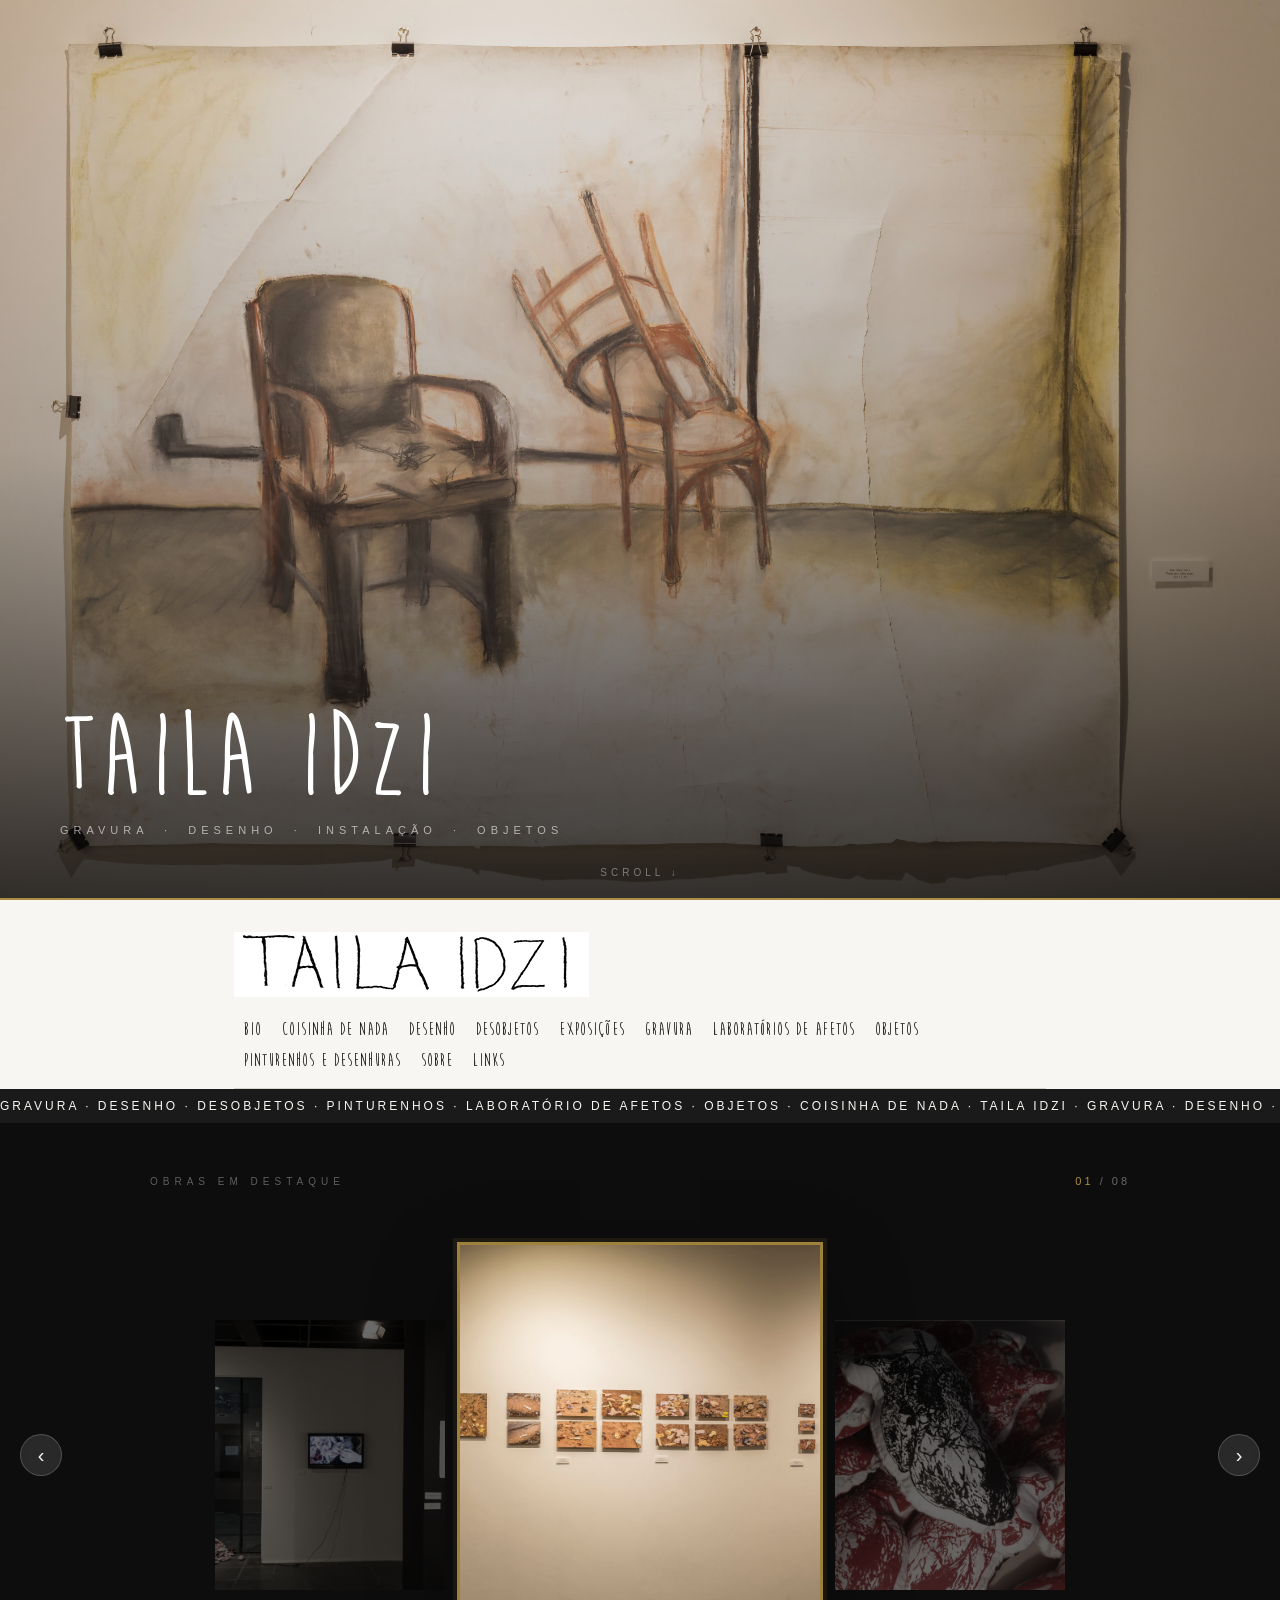
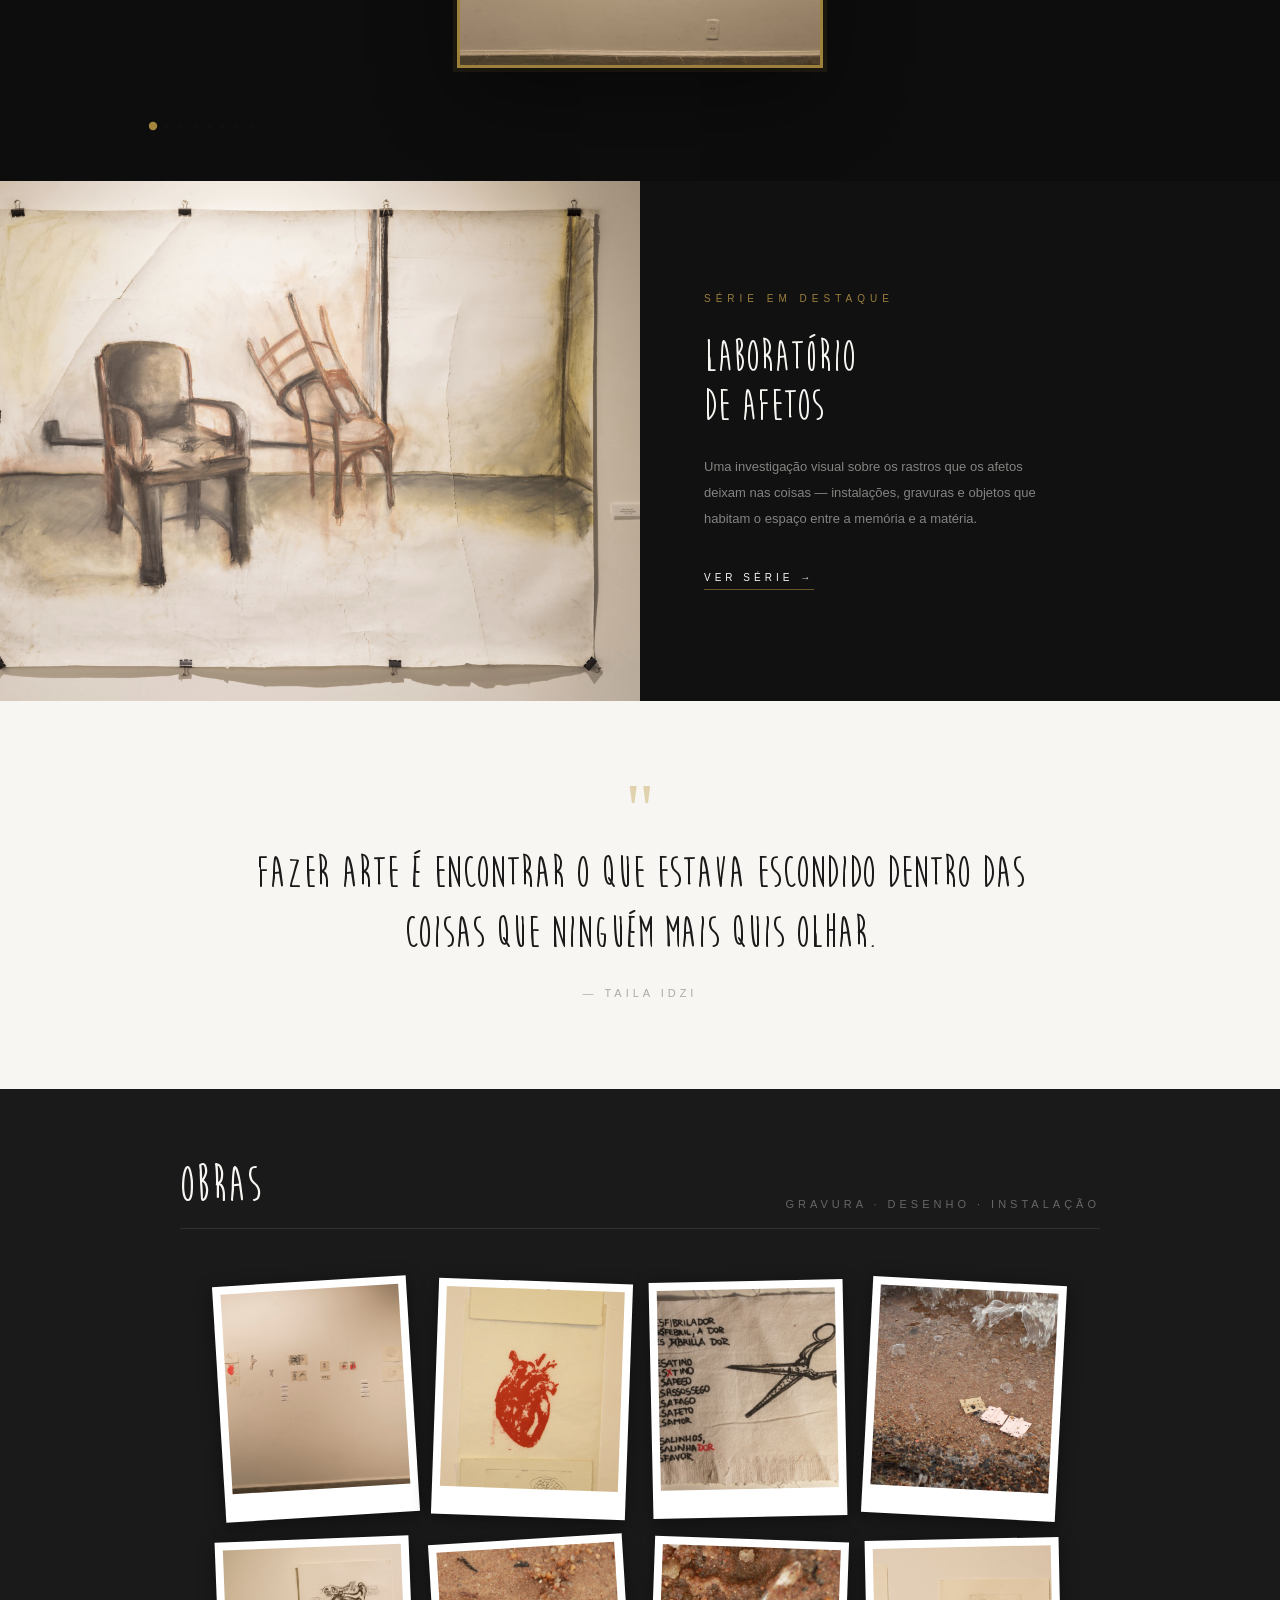
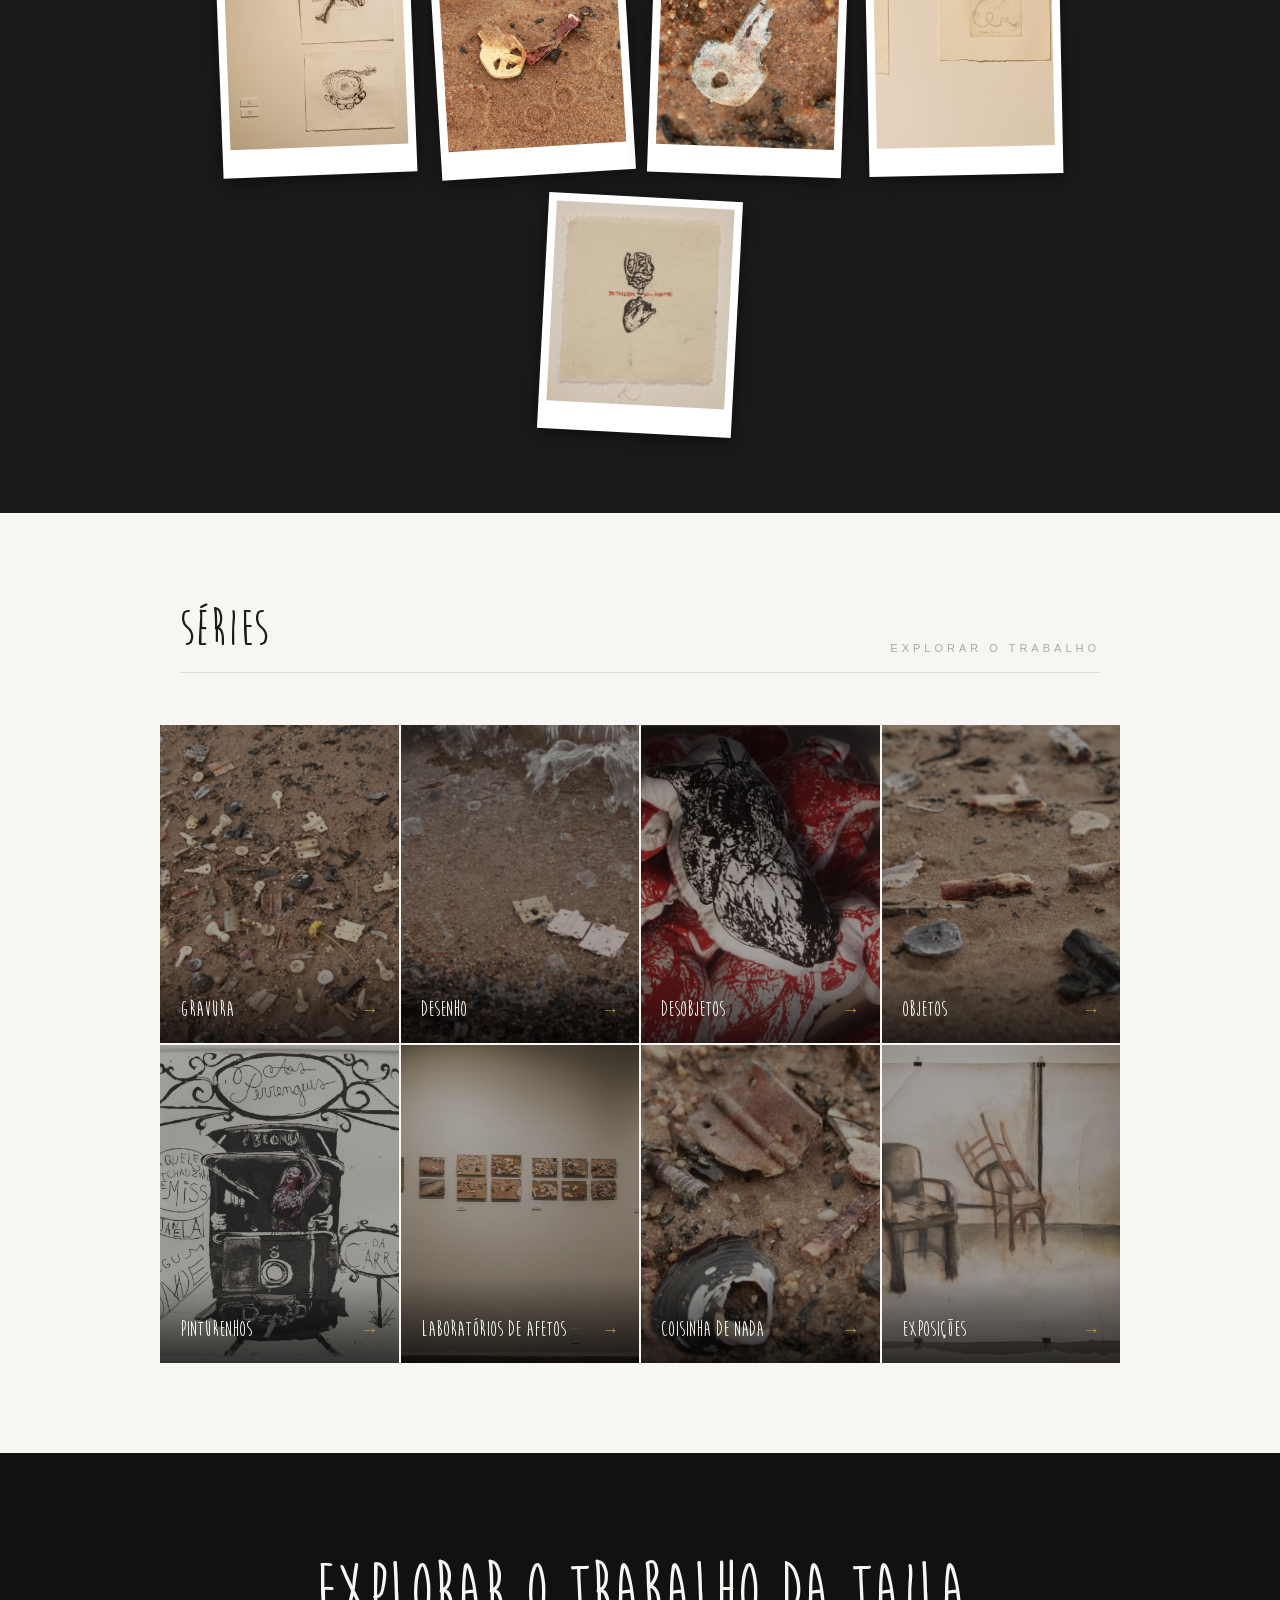
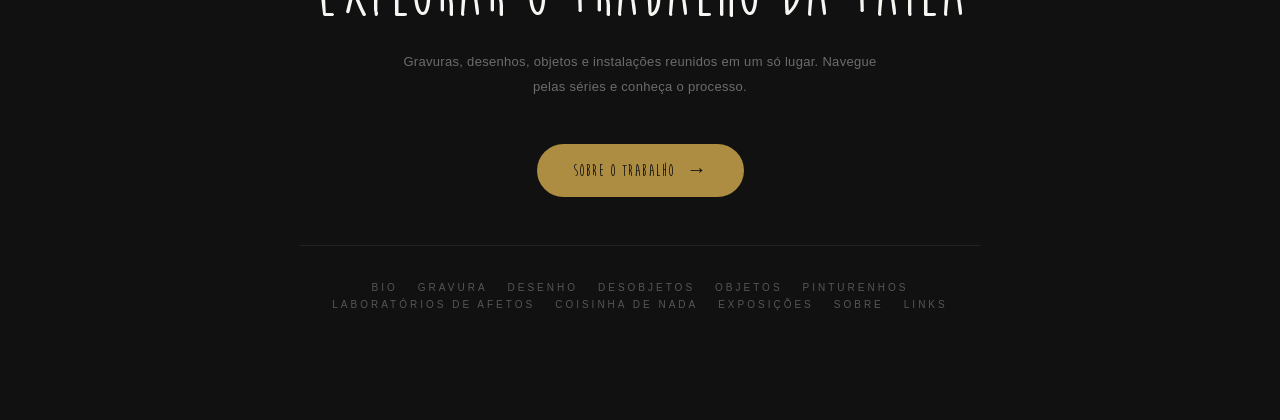
==== commit a3532752: "Aplicar estética Museuma: polaroids, grade de séries, CTA redesign - Galeria espalhada: imagens com " ====
--- a/index.html
+++ b/index.html
@@ -114,9 +114,12 @@
         <p class="quote-author">— Taila Idzi</p>
     </section>
 
-    <!-- ── Galeria espalhada ─────────────────────────────── -->
+    <!-- ── Galeria espalhada — polaroids ─────────────────── -->
     <section class="scattered-section">
-        <p class="scattered-label">obras</p>
+        <div class="section-heading">
+            <h2 class="section-heading-title">Obras</h2>
+            <p class="section-heading-sub">gravura · desenho · instalação</p>
+        </div>
         <div class="scattered">
             <a href="laboratorios-de-afetos.html"><img src="fotos/Laborat_rio_de_Afetos-003.jpg" alt=""></a>
             <a href="gravura.html"><img src="fotos/2.jpg" alt=""></a>
@@ -130,17 +133,84 @@
         </div>
     </section>
 
+    <!-- ── Grade de séries ───────────────────────────────── -->
+    <section class="series-section">
+        <div class="section-heading">
+            <h2 class="section-heading-title">Séries</h2>
+            <p class="section-heading-sub">explorar o trabalho</p>
+        </div>
+        <div class="series-grid">
+            <a href="gravura.html" class="series-card">
+                <img src="fotos/1.jpg" alt="Gravura">
+                <div class="series-card-label">
+                    <span class="series-card-name">Gravura</span>
+                    <span class="series-card-arrow">→</span>
+                </div>
+            </a>
+            <a href="desenho.html" class="series-card">
+                <img src="fotos/IMG_1982.jpg" alt="Desenho">
+                <div class="series-card-label">
+                    <span class="series-card-name">Desenho</span>
+                    <span class="series-card-arrow">→</span>
+                </div>
+            </a>
+            <a href="desobjetos.html" class="series-card">
+                <img src="fotos/IMG_6413.jpg" alt="Desobjetos">
+                <div class="series-card-label">
+                    <span class="series-card-name">Desobjetos</span>
+                    <span class="series-card-arrow">→</span>
+                </div>
+            </a>
+            <a href="objetos.html" class="series-card">
+                <img src="fotos/A.jpg" alt="Objetos">
+                <div class="series-card-label">
+                    <span class="series-card-name">Objetos</span>
+                    <span class="series-card-arrow">→</span>
+                </div>
+            </a>
+            <a href="pinturenhos.html" class="series-card">
+                <img src="fotos/P8.jpg" alt="Pinturenhos e Desenhuras">
+                <div class="series-card-label">
+                    <span class="series-card-name">Pinturenhos</span>
+                    <span class="series-card-arrow">→</span>
+                </div>
+            </a>
+            <a href="laboratorios-de-afetos.html" class="series-card">
+                <img src="fotos/Laborat_rio_de_Afetos-001.jpg" alt="Laboratórios de Afetos">
+                <div class="series-card-label">
+                    <span class="series-card-name">Laboratórios de Afetos</span>
+                    <span class="series-card-arrow">→</span>
+                </div>
+            </a>
+            <a href="coisinha-de-nada.html" class="series-card">
+                <img src="fotos/IMG_2383.jpg" alt="Coisinha de nada">
+                <div class="series-card-label">
+                    <span class="series-card-name">Coisinha de nada</span>
+                    <span class="series-card-arrow">→</span>
+                </div>
+            </a>
+            <a href="exposicoes.html" class="series-card">
+                <img src="fotos/Laborat_rio_de_Afetos-020.jpg" alt="Exposições">
+                <div class="series-card-label">
+                    <span class="series-card-name">Exposições</span>
+                    <span class="series-card-arrow">→</span>
+                </div>
+            </a>
+        </div>
+    </section>
+
     <!-- ── CTA ───────────────────────────────────────────── -->
     <section class="cta-section">
-        <h2 class="cta-title">explorar o trabalho</h2>
-        <p class="cta-subtitle">navegue pelas séries</p>
+        <h2 class="cta-title">Explorar o trabalho da Taila</h2>
+        <p class="cta-subtitle">Gravuras, desenhos, objetos e instalações reunidos em um só lugar. Navegue pelas séries e conheça o processo.</p>
+        <a href="sobre.html" class="cta-btn">sobre o trabalho <span class="cta-btn-icon">→</span></a>
         <div class="cta-links">
             <a href="bio.html">Bio</a>
             <a href="gravura.html">Gravura</a>
             <a href="desenho.html">Desenho</a>
             <a href="desobjetos.html">Desobjetos</a>
             <a href="objetos.html">Objetos</a>
-            <a href="pinturenhos.html">Pinturenhos e Desenhuras</a>
+            <a href="pinturenhos.html">Pinturenhos</a>
             <a href="laboratorios-de-afetos.html">Laboratórios de Afetos</a>
             <a href="coisinha-de-nada.html">Coisinha de nada</a>
             <a href="exposicoes.html">Exposições</a>
--- a/css/style.css
+++ b/css/style.css
@@ -439,7 +439,7 @@
     color: #aaa;
 }
 
-/* ── Galeria espalhada (efeito rotação) ──────────────────── */
+/* ── Galeria espalhada — polaroid ────────────────────────── */
 
 .scattered-section {
     padding: 70px 40px 80px;
@@ -447,39 +447,61 @@
     overflow: hidden;
 }
 
-.scattered-label {
-    color: rgba(248,246,242,0.4);
-    font-size: 10px;
-    letter-spacing: 5px;
+.section-heading {
+    display: flex;
+    align-items: flex-end;
+    justify-content: space-between;
+    gap: 24px;
+    max-width: 920px;
+    margin: 0 auto 52px;
+    padding-bottom: 18px;
+    border-bottom: 1px solid rgba(248,246,242,0.1);
+}
+
+.section-heading-title {
+    font-family: 'MoonFlower', cursive;
+    font-size: clamp(32px, 4vw, 52px);
+    font-weight: bold;
+    color: #f8f6f2;
+    line-height: 1;
+    letter-spacing: 1px;
+}
+
+.section-heading-sub {
+    font-size: 11px;
+    letter-spacing: 4px;
     text-transform: uppercase;
-    text-align: center;
-    margin-bottom: 48px;
+    color: rgba(248,246,242,0.35);
+    text-align: right;
+    flex-shrink: 0;
 }
 
 .scattered {
     display: flex;
     flex-wrap: wrap;
     justify-content: center;
-    gap: 18px;
-    max-width: 920px;
+    gap: 22px;
+    max-width: 960px;
     margin: 0 auto;
 }
 
+/* moldura polaroid */
 .scattered a {
     display: block;
-    overflow: hidden;
-    transition: transform 0.4s cubic-bezier(.4,0,.2,1),
-                box-shadow 0.4s ease,
-                outline-color 0.3s ease;
-    outline: 3px solid transparent;
+    background: #fff;
+    padding: 8px 8px 28px;
+    box-shadow: 0 4px 18px rgba(0,0,0,0.45);
     position: relative;
     z-index: 0;
+    transition: transform 0.4s cubic-bezier(.4,0,.2,1),
+                box-shadow 0.4s ease;
+    text-decoration: none;
 }
 
 .scattered a img {
     display: block;
-    width: 195px;
-    height: 215px;
+    width: 178px;
+    height: 200px;
     object-fit: cover;
     transition: filter 0.4s ease;
 }
@@ -492,61 +514,169 @@
 .scattered a:nth-child(5n+5) { transform: rotate(-2.2deg); }
 
 .scattered a:hover {
-    transform: rotate(0deg) scale(1.06) !important;
-    box-shadow: 0 24px 56px rgba(0,0,0,0.6);
-    outline-color: rgba(190,155,70,0.7);
+    transform: rotate(0deg) scale(1.07) !important;
+    box-shadow: 0 28px 60px rgba(0,0,0,0.65);
     z-index: 10;
 }
 
-.scattered a:hover img { filter: brightness(1.08) contrast(1.04); }
+.scattered a:hover img { filter: brightness(1.06) contrast(1.04); }
+
+/* ── Grade de séries ─────────────────────────────────────── */
+
+.series-section {
+    padding: 90px 40px;
+    background: #f8f6f2;
+}
+
+.series-section .section-heading {
+    border-bottom-color: rgba(26,26,26,0.12);
+}
+
+.series-section .section-heading-title { color: #1a1a1a; }
+.series-section .section-heading-sub   { color: rgba(26,26,26,0.35); }
+
+.series-grid {
+    display: grid;
+    grid-template-columns: repeat(auto-fill, minmax(220px, 1fr));
+    gap: 2px;
+    max-width: 960px;
+    margin: 0 auto;
+}
+
+.series-card {
+    position: relative;
+    overflow: hidden;
+    aspect-ratio: 3/4;
+    background: #1a1a1a;
+    cursor: pointer;
+    text-decoration: none;
+    display: block;
+}
+
+.series-card img {
+    width: 100%;
+    height: 100%;
+    object-fit: cover;
+    display: block;
+    filter: brightness(0.65) saturate(0.7);
+    transition: filter 0.5s ease, transform 0.6s cubic-bezier(.4,0,.2,1);
+}
+
+.series-card:hover img {
+    filter: brightness(0.4) saturate(0.5);
+    transform: scale(1.06);
+}
+
+.series-card-label {
+    position: absolute;
+    bottom: 0;
+    left: 0;
+    right: 0;
+    padding: 40px 20px 22px;
+    background: linear-gradient(to top, rgba(0,0,0,0.7) 0%, transparent 100%);
+    display: flex;
+    align-items: flex-end;
+    justify-content: space-between;
+}
+
+.series-card-name {
+    font-family: 'MoonFlower', cursive;
+    font-size: 22px;
+    font-weight: bold;
+    color: #f8f6f2;
+    line-height: 1.1;
+}
+
+.series-card-arrow {
+    font-size: 18px;
+    color: rgba(190,155,70,0.9);
+    transform: translateX(0);
+    transition: transform 0.3s ease;
+    flex-shrink: 0;
+    margin-left: 10px;
+}
+
+.series-card:hover .series-card-arrow {
+    transform: translateX(5px);
+}
 
 /* ── CTA dark ────────────────────────────────────────────── */
 
 .cta-section {
     background: #111;
-    padding: 70px 40px 80px;
+    padding: 100px 40px 110px;
     text-align: center;
-    border-top: 1px solid #2a2a2a;
 }
 
 .cta-title {
     font-family: 'MoonFlower', cursive;
-    font-size: clamp(36px, 5vw, 58px);
+    font-size: clamp(42px, 6vw, 80px);
     color: #f8f6f2;
-    margin-bottom: 8px;
+    line-height: 1;
+    margin-bottom: 20px;
+    max-width: 700px;
+    margin-left: auto;
+    margin-right: auto;
 }
 
 .cta-subtitle {
-    font-size: 11px;
-    letter-spacing: 4px;
-    text-transform: uppercase;
-    color: rgba(248,246,242,0.35);
-    margin-bottom: 36px;
+    font-size: 13px;
+    color: rgba(248,246,242,0.4);
+    line-height: 1.9;
+    max-width: 480px;
+    margin: 0 auto 44px;
+    letter-spacing: 0.3px;
+}
+
+.cta-btn {
+    display: inline-flex;
+    align-items: center;
+    gap: 12px;
+    background: rgba(190,155,70,0.9);
+    color: #111;
+    font-family: 'MoonFlower', cursive;
+    font-size: 18px;
+    font-weight: bold;
+    letter-spacing: 1px;
+    text-decoration: none;
+    padding: 16px 36px;
+    border-radius: 100px;
+    transition: background 0.25s ease, gap 0.25s ease, transform 0.25s ease;
+}
+
+.cta-btn:hover {
+    background: rgba(190,155,70,1);
+    gap: 20px;
+    transform: translateY(-2px);
+}
+
+.cta-btn-icon {
+    font-size: 20px;
+    line-height: 1;
 }
 
 .cta-links {
     display: flex;
     flex-wrap: wrap;
     justify-content: center;
-    gap: 8px 28px;
+    gap: 6px 20px;
     max-width: 680px;
-    margin: 0 auto;
+    margin: 48px auto 0;
+    padding-top: 36px;
+    border-top: 1px solid rgba(248,246,242,0.08);
 }
 
 .cta-links a {
-    font-size: 11px;
+    font-size: 10px;
     letter-spacing: 3px;
     text-transform: uppercase;
-    color: rgba(248,246,242,0.45);
+    color: rgba(248,246,242,0.3);
     text-decoration: none;
-    padding-bottom: 3px;
-    border-bottom: 1px solid transparent;
-    transition: color 0.2s ease, border-color 0.2s ease;
+    transition: color 0.2s ease;
 }
 
 .cta-links a:hover {
-    color: #f8f6f2;
-    border-bottom-color: rgba(190,155,70,0.65);
+    color: rgba(248,246,242,0.8);
 }
 
 /* ── Destaque editorial (seção split) ────────────────────── */
@@ -805,8 +935,14 @@
 
     .quote-section { padding: 60px 24px; }
     .scattered-section { padding: 50px 20px 60px; }
-    .scattered a img { width: 140px; height: 155px; }
-    .cta-section { padding: 50px 24px 60px; }
+    .section-heading { flex-direction: column; align-items: flex-start; gap: 8px; }
+    .section-heading-sub { text-align: left; }
+    .scattered a { padding: 6px 6px 22px; }
+    .scattered a img { width: 140px; height: 158px; }
+    .series-section { padding: 60px 20px; }
+    .series-grid { grid-template-columns: repeat(2, 1fr); }
+    .cta-section { padding: 70px 24px 80px; }
+    .cta-title { font-size: 42px; }
 
     .gallery { columns: 2 110px; }
 
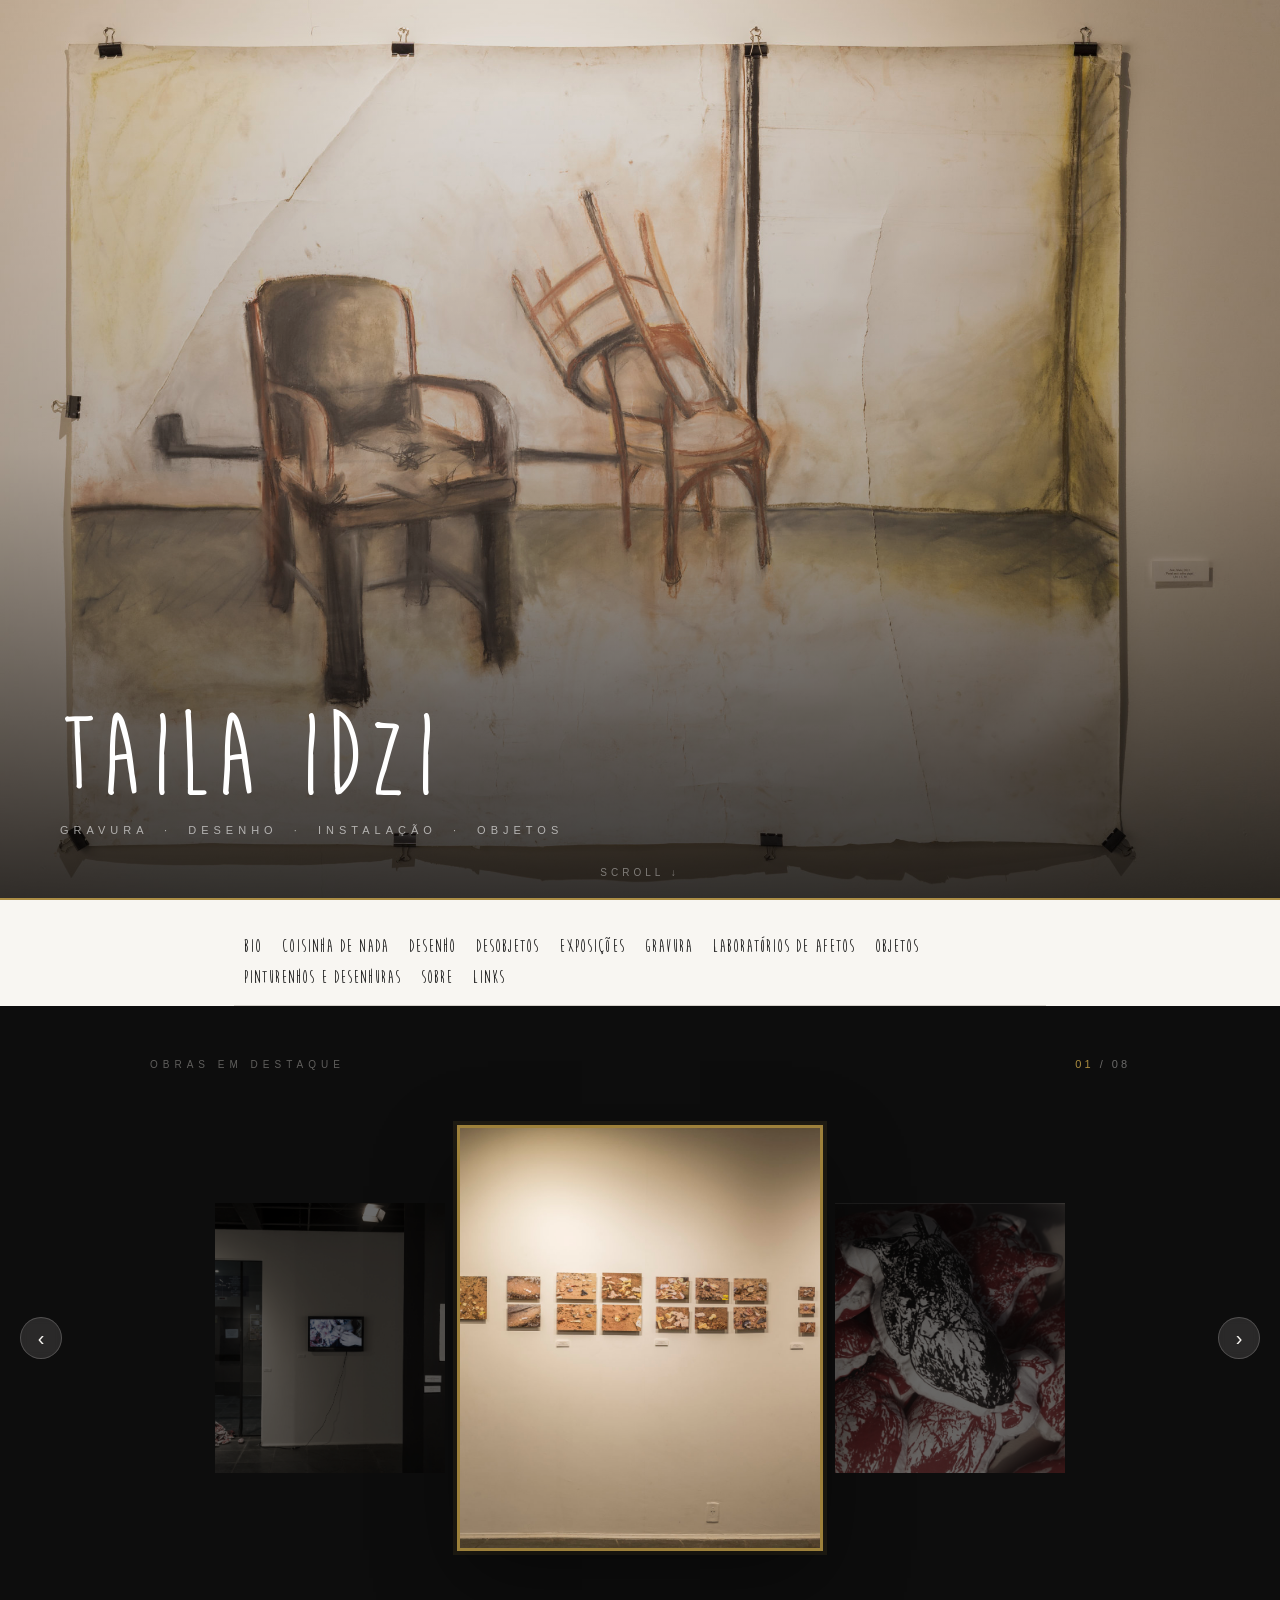
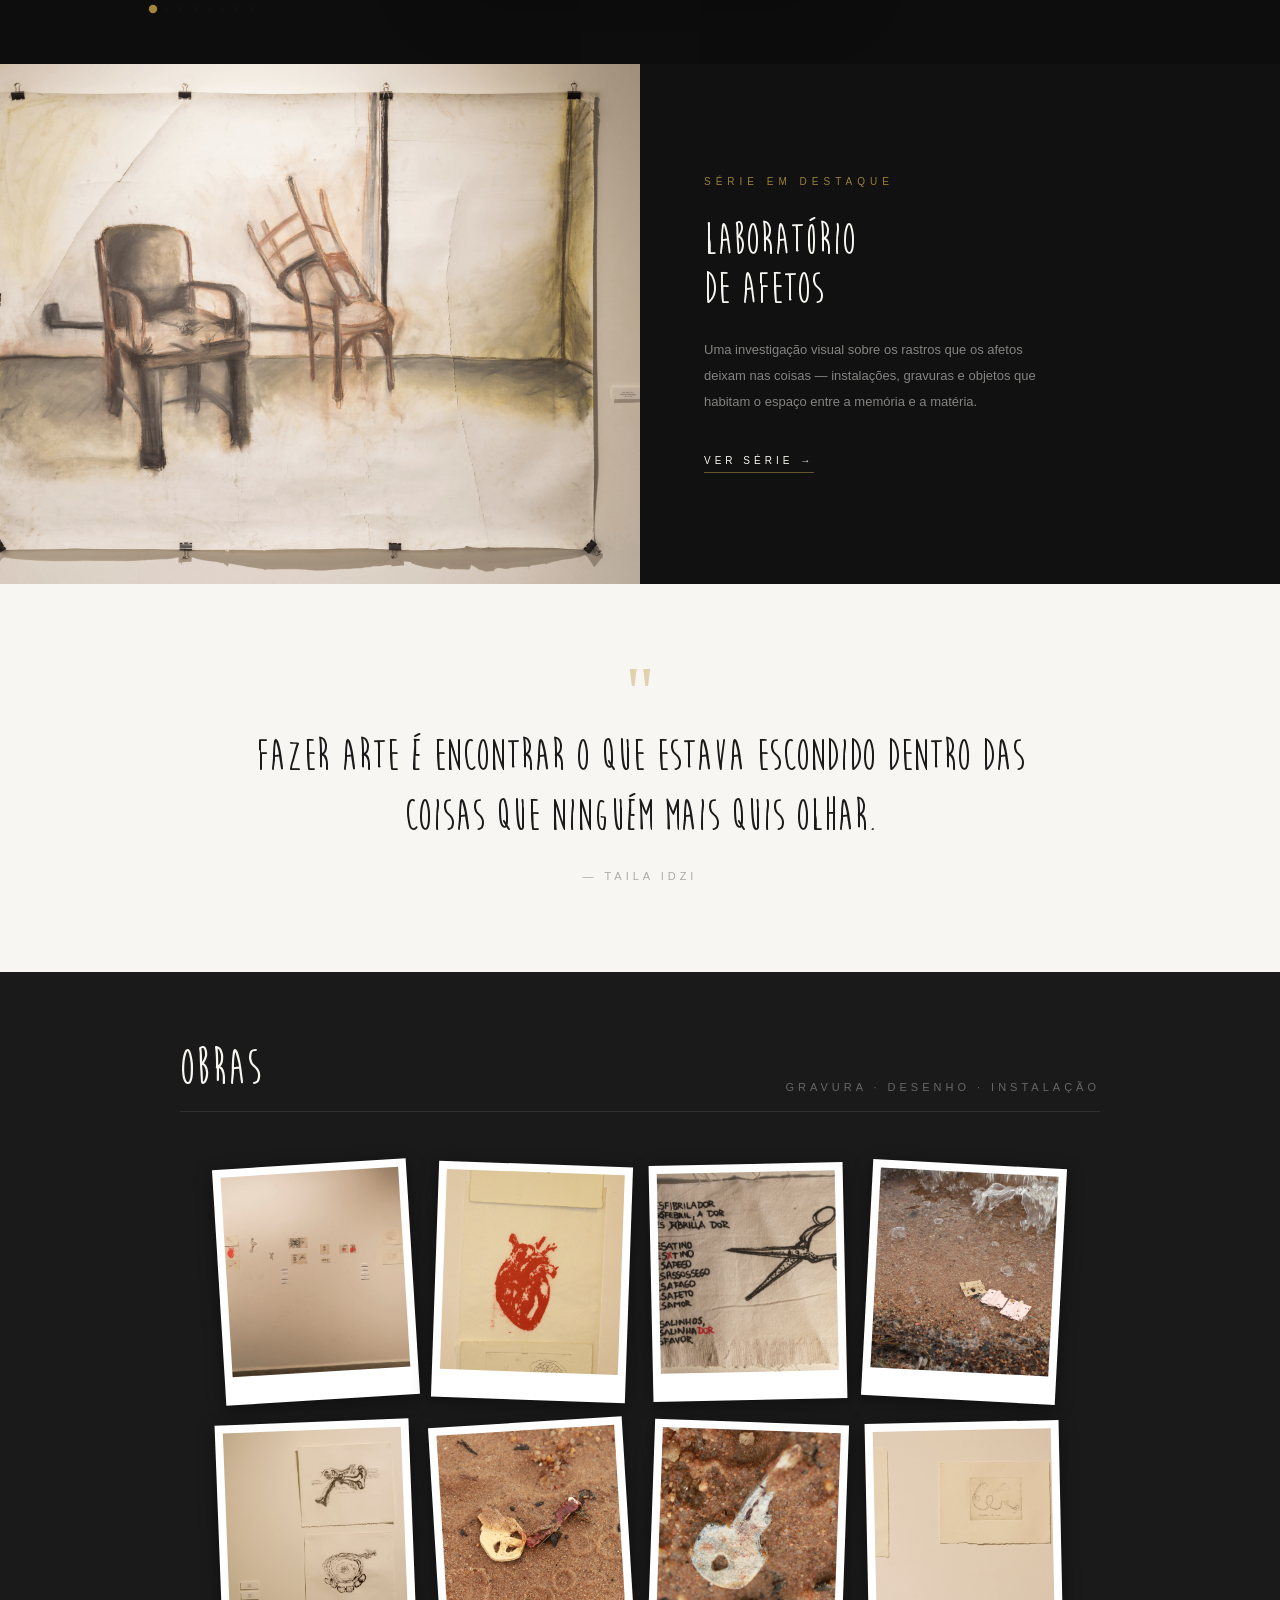
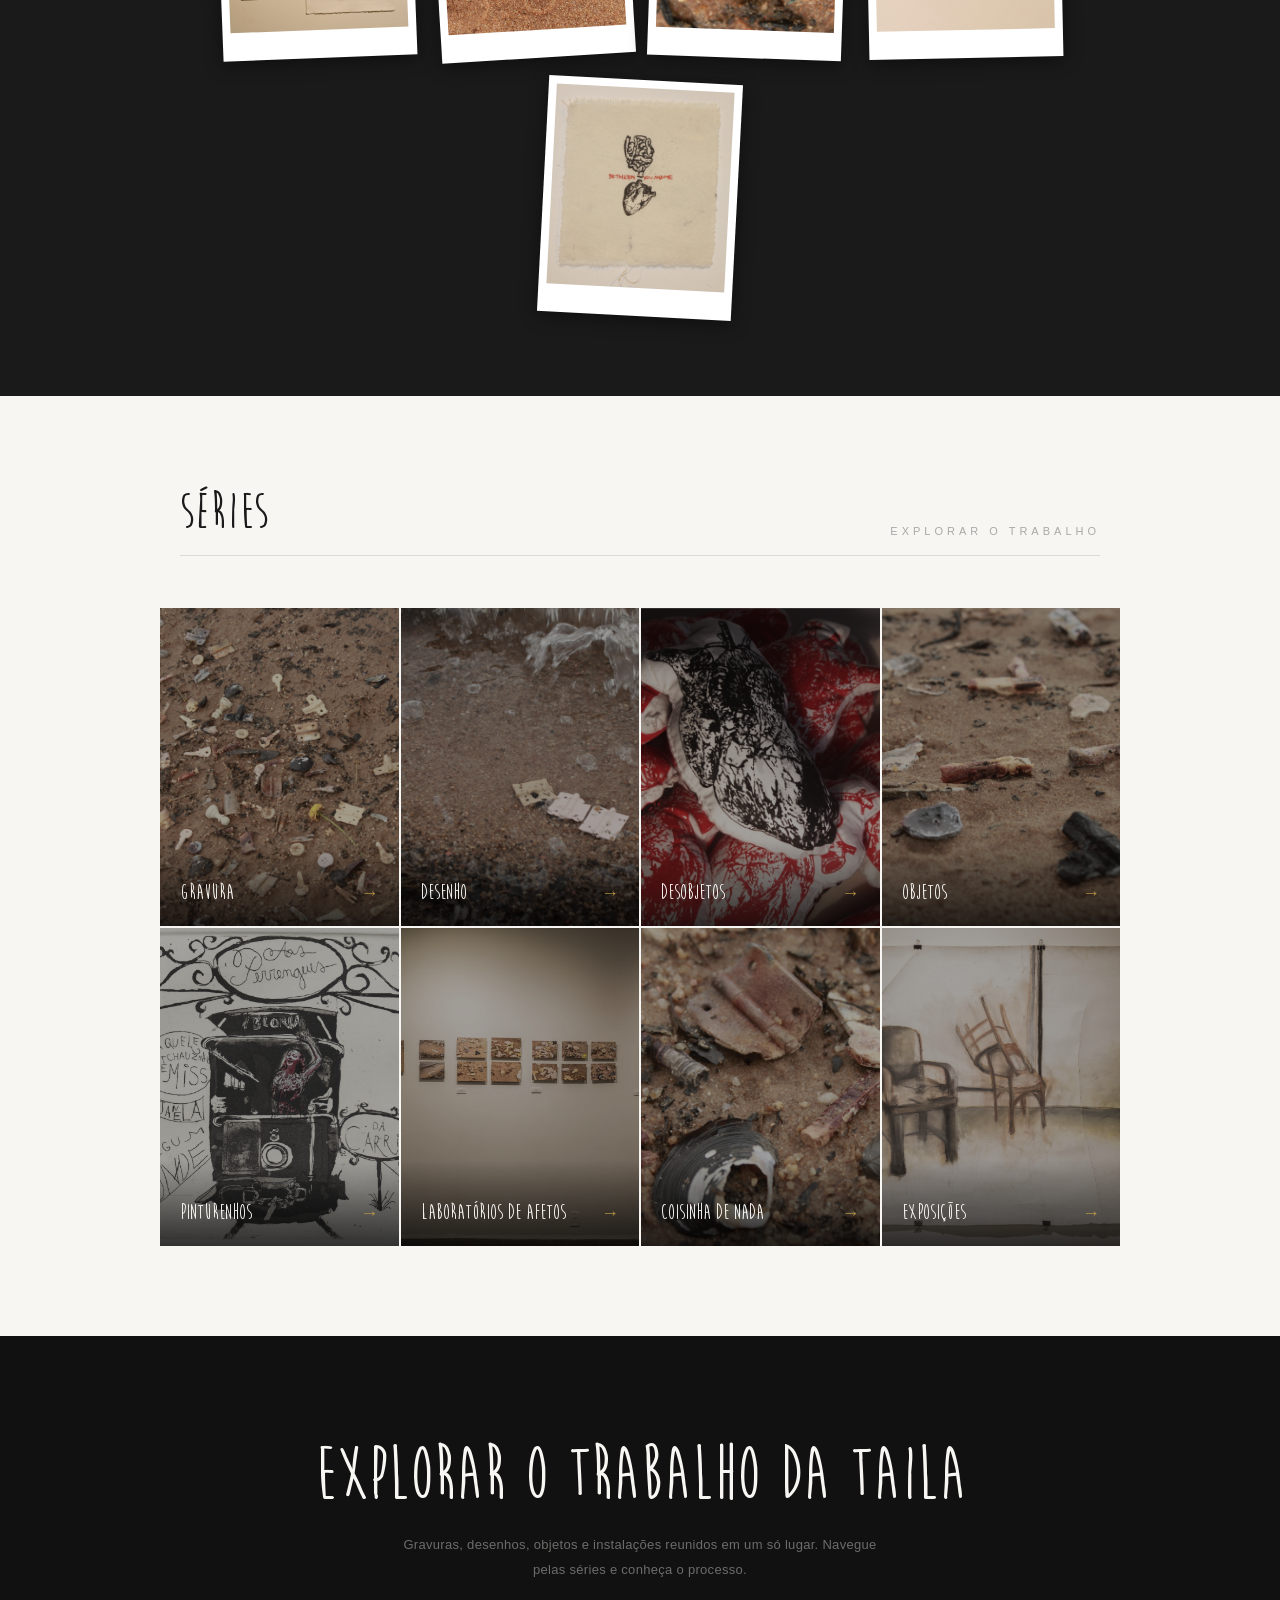
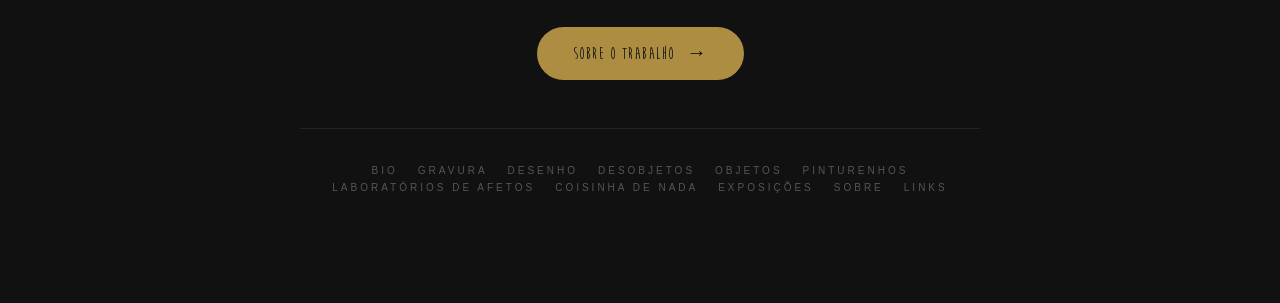
==== commit c9c73800: "Remove logo duplicado na index O hero já exibe TAILA IDZI em destaque — o logo abaixo era repetição." ====
--- a/index.html
+++ b/index.html
@@ -19,13 +19,9 @@
         <div class="hero-progress"><div class="hero-progress-bar"></div></div>
     </section>
 
-    <!-- ── Nav + logo ───────────────────────────────────── -->
+    <!-- ── Nav ──────────────────────────────────────────── -->
     <div id="wrapper">
-        <a id="logo" href="index.html">
-            <img src="botoes/logo-taila.png" alt="Taila Idzi">
-        </a>
-
-            <div id="nav">
+        <div id="nav">
         <a href="bio.html">Bio</a>
         <a href="coisinha-de-nada.html">Coisinha de nada</a>
         <a href="desenho.html">Desenho</a>
--- a/css/style.css
+++ b/css/style.css
@@ -198,37 +198,6 @@
     background: rgba(190,155,70,0.75);
 }
 
-/* ── Letreiro infinito ───────────────────────────────────── */
-
-.marquee-wrap {
-    overflow: hidden;
-    background: #1a1a1a;
-    padding: 10px 0;
-    margin-bottom: 0;
-    width: 100vw;
-    position: relative;
-    left: 50%;
-    transform: translateX(-50%);
-}
-
-.marquee-track {
-    display: flex;
-    white-space: nowrap;
-    animation: marquee 28s linear infinite;
-}
-
-.marquee-wrap:hover .marquee-track { animation-play-state: paused; }
-
-.marquee-track span {
-    color: #f8f6f2;
-    font-size: 12px;
-    letter-spacing: 3px;
-}
-
-@keyframes marquee {
-    from { transform: translateX(0); }
-    to   { transform: translateX(-50%); }
-}
 
 /* ── Carrossel ───────────────────────────────────────────── */
 
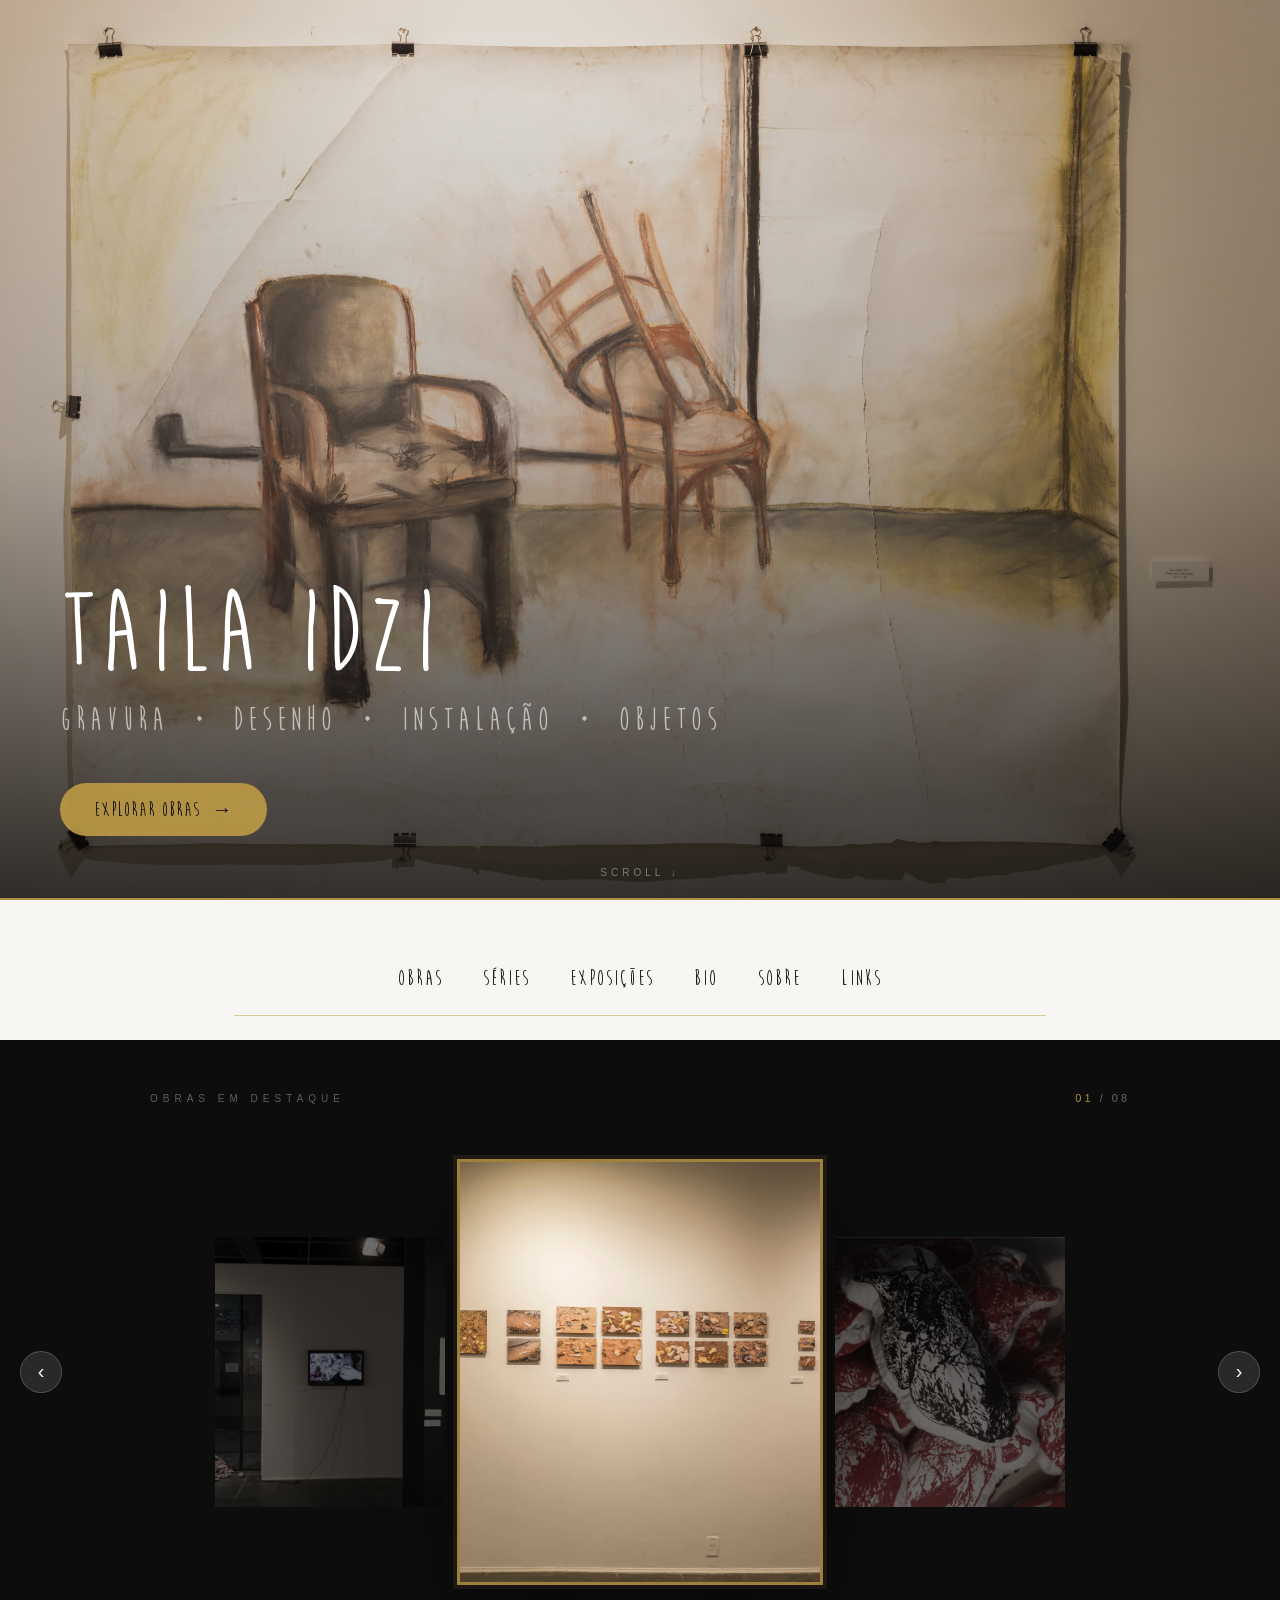
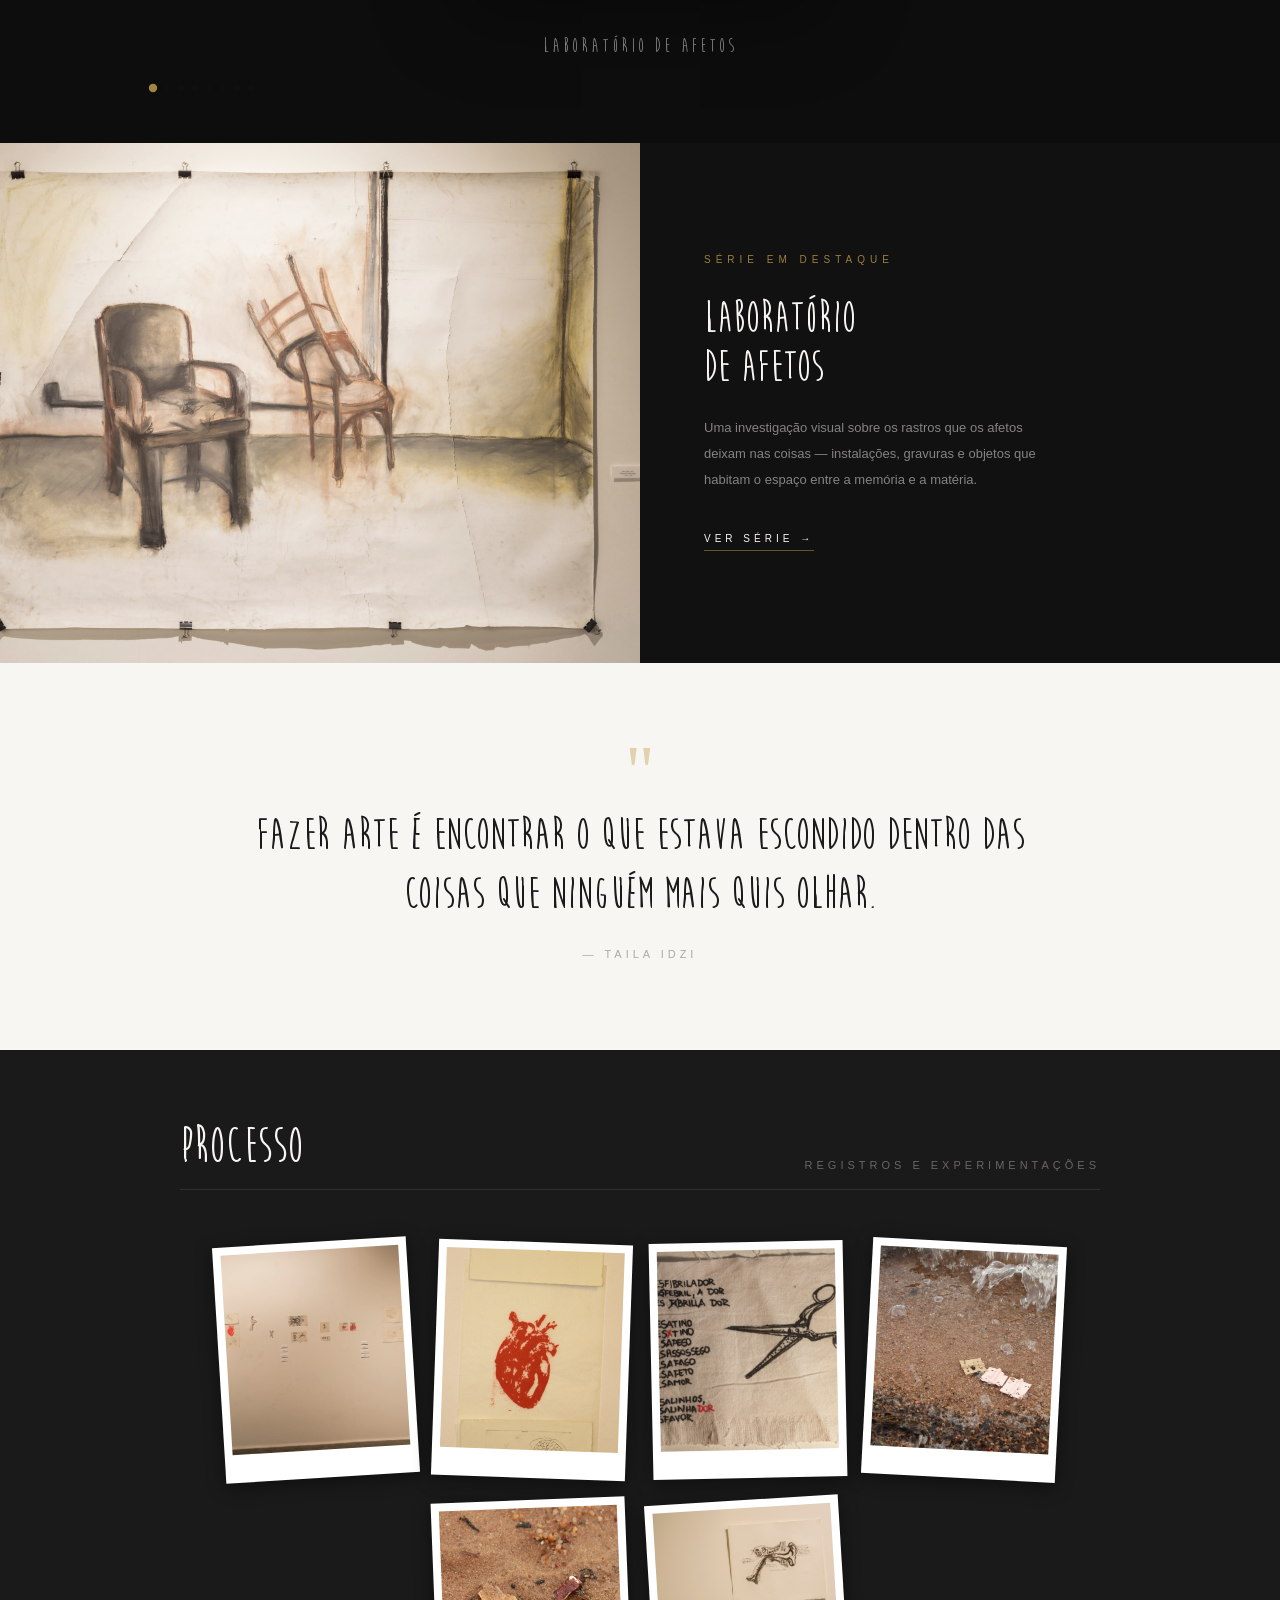
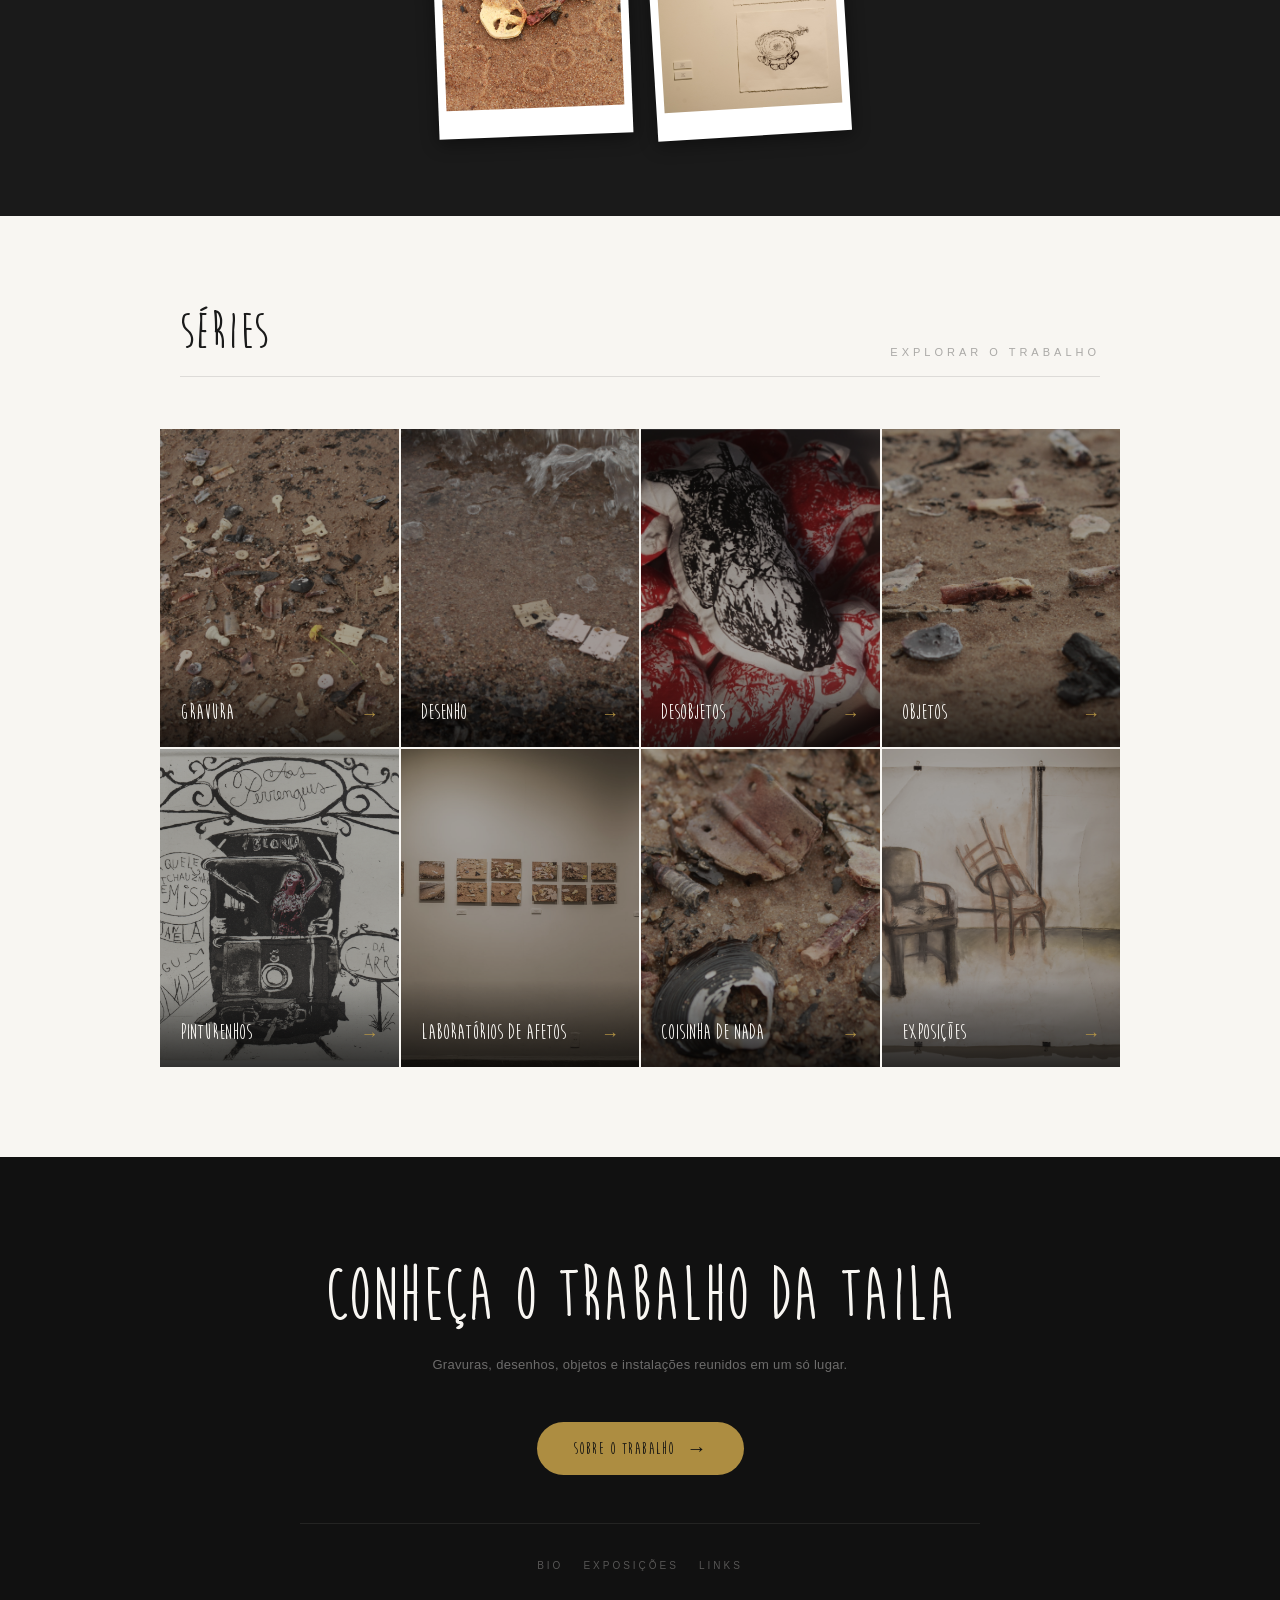
==== commit 3e650ce3: "feat: implement hero call-to-action button, flythrough animation section, and updated homepage navig" ====
--- a/index.html
+++ b/index.html
@@ -8,37 +8,31 @@
 </head>
 <body>
 
-    <!-- ── Hero full-screen ─────────────────────────────── -->
+    <!-- ── 1. HERO ───────────────────────────────────────── -->
     <section class="hero">
         <div class="hero-overlay"></div>
         <div class="hero-content">
             <h1 class="hero-title">TAILA IDZI</h1>
             <p class="hero-sub">Gravura &nbsp;·&nbsp; Desenho &nbsp;·&nbsp; Instalação &nbsp;·&nbsp; Objetos</p>
+            <a href="#carousel-section" class="hero-cta-btn">explorar obras <span>→</span></a>
         </div>
         <span class="scroll-hint">scroll ↓</span>
         <div class="hero-progress"><div class="hero-progress-bar"></div></div>
     </section>
 
-    <!-- ── Nav ──────────────────────────────────────────── -->
+    <!-- ── 2. NAV SIMPLIFICADO ───────────────────────────── -->
     <div id="wrapper">
-        <div id="nav">
-        <a href="bio.html">Bio</a>
-        <a href="coisinha-de-nada.html">Coisinha de nada</a>
-        <a href="desenho.html">Desenho</a>
-        <a href="desobjetos.html">Desobjetos</a>
-        <a href="exposicoes.html">Exposições</a>
-        <a href="gravura.html">Gravura</a>
-        <a href="laboratorios-de-afetos.html">Laboratórios de Afetos</a>
-        <a href="objetos.html">Objetos</a>
-        <a href="pinturenhos.html">Pinturenhos e Desenhuras</a>
-        <a href="sobre.html">Sobre</a>
-        <a href="links.html">Links</a>
+        <div id="nav" class="nav-home">
+            <a href="#carousel-section">Obras</a>
+            <a href="#series-section">Séries</a>
+            <a href="exposicoes.html">Exposições</a>
+            <a href="bio.html">Bio</a>
+            <a href="sobre.html">Sobre</a>
+            <a href="links.html">Links</a>
+        </div>
     </div>
 
-        <!-- letreiro injetado pelo JS aqui -->
-    </div>
-
-    <!-- ── Carrossel de obras ────────────────────────────── -->
+    <!-- ── 3. CARROSSEL ──────────────────────────────────── -->
     <section id="carousel-section">
         <div class="c-header">
             <span class="c-label">obras em destaque</span>
@@ -48,32 +42,36 @@
         <div id="carousel-wrap">
             <button class="c-prev-btn">&#8249;</button>
 
-            <div class="c-item" onclick="location.href='laboratorios-de-afetos.html'">
+            <div class="c-item" data-caption="Laboratório de Afetos" onclick="location.href='laboratorios-de-afetos.html'">
                 <img src="fotos/Laborat_rio_de_Afetos-001.jpg" alt="Laboratório de Afetos">
             </div>
-            <div class="c-item" onclick="location.href='desobjetos.html'">
+            <div class="c-item" data-caption="Desobjetos" onclick="location.href='desobjetos.html'">
                 <img src="fotos/IMG_6413.jpg" alt="Desobjetos">
             </div>
-            <div class="c-item" onclick="location.href='gravura.html'">
+            <div class="c-item" data-caption="Gravura" onclick="location.href='gravura.html'">
                 <img src="fotos/1.jpg" alt="Gravura">
             </div>
-            <div class="c-item" onclick="location.href='laboratorios-de-afetos.html'">
+            <div class="c-item" data-caption="Laboratório de Afetos" onclick="location.href='laboratorios-de-afetos.html'">
                 <img src="fotos/Laborat_rio_de_Afetos-035.jpg" alt="Laboratório de Afetos">
             </div>
-            <div class="c-item" onclick="location.href='pinturenhos.html'">
+            <div class="c-item" data-caption="Pinturenhos e Desenhuras" onclick="location.href='pinturenhos.html'">
                 <img src="fotos/P8.jpg" alt="Pinturenhos">
             </div>
-            <div class="c-item" onclick="location.href='desobjetos.html'">
+            <div class="c-item" data-caption="Desobjetos" onclick="location.href='desobjetos.html'">
                 <img src="fotos/IMG_2499.jpg" alt="Desobjetos">
             </div>
-            <div class="c-item" onclick="location.href='objetos.html'">
+            <div class="c-item" data-caption="Objetos" onclick="location.href='objetos.html'">
                 <img src="fotos/A.jpg" alt="Objetos">
             </div>
-            <div class="c-item" onclick="location.href='laboratorios-de-afetos.html'">
+            <div class="c-item" data-caption="Laboratório de Afetos" onclick="location.href='laboratorios-de-afetos.html'">
                 <img src="fotos/Laborat_rio_de_Afetos-041.jpg" alt="Laboratório de Afetos">
             </div>
 
             <button class="c-next-btn">&#8250;</button>
+        </div>
+
+        <div class="c-caption">
+            <span id="c-caption-text">Laboratório de Afetos</span>
         </div>
 
         <div class="c-footer">
@@ -90,7 +88,7 @@
         </div>
     </section>
 
-    <!-- ── Destaque editorial ────────────────────────────── -->
+    <!-- ── 4. DESTAQUE EDITORIAL ─────────────────────────── -->
     <section class="editorial-section">
         <div class="editorial-img">
             <img src="fotos/Laborat_rio_de_Afetos-020.jpg" alt="Laboratório de Afetos">
@@ -103,34 +101,31 @@
         </div>
     </section>
 
-    <!-- ── Citação ───────────────────────────────────────── -->
+    <!-- ── 5. CITAÇÃO ────────────────────────────────────── -->
     <section class="quote-section">
         <span class="quote-mark">"</span>
         <p class="quote-text">Fazer arte é encontrar o que estava escondido dentro das coisas que ninguém mais quis olhar.</p>
         <p class="quote-author">— Taila Idzi</p>
     </section>
 
-    <!-- ── Galeria espalhada — polaroids ─────────────────── -->
+    <!-- ── 6. GALERIA POLAROID ───────────────────────────── -->
     <section class="scattered-section">
         <div class="section-heading">
-            <h2 class="section-heading-title">Obras</h2>
-            <p class="section-heading-sub">gravura · desenho · instalação</p>
+            <h2 class="section-heading-title">Processo</h2>
+            <p class="section-heading-sub">registros e experimentações</p>
         </div>
         <div class="scattered">
             <a href="laboratorios-de-afetos.html"><img src="fotos/Laborat_rio_de_Afetos-003.jpg" alt=""></a>
             <a href="gravura.html"><img src="fotos/2.jpg" alt=""></a>
             <a href="desobjetos.html"><img src="fotos/IMG_6440.jpg" alt=""></a>
             <a href="pinturenhos.html"><img src="fotos/IMG_1982.jpg" alt=""></a>
+            <a href="objetos.html"><img src="fotos/B.jpg" alt=""></a>
             <a href="laboratorios-de-afetos.html"><img src="fotos/Laborat_rio_de_Afetos-027.jpg" alt=""></a>
-            <a href="objetos.html"><img src="fotos/B.jpg" alt=""></a>
-            <a href="desobjetos.html"><img src="fotos/IMG_2589.jpg" alt=""></a>
-            <a href="laboratorios-de-afetos.html"><img src="fotos/Laborat_rio_de_Afetos-031.jpg" alt=""></a>
-            <a href="gravura.html"><img src="fotos/7.jpg" alt=""></a>
-        </div>
-    </section>
-
-    <!-- ── Grade de séries ───────────────────────────────── -->
-    <section class="series-section">
+        </div>
+    </section>
+
+    <!-- ── 7. GRID DE SÉRIES ──────────────────────────────── -->
+    <section class="series-section" id="series-section">
         <div class="section-heading">
             <h2 class="section-heading-title">Séries</h2>
             <p class="section-heading-sub">explorar o trabalho</p>
@@ -195,22 +190,14 @@
         </div>
     </section>
 
-    <!-- ── CTA ───────────────────────────────────────────── -->
+    <!-- ── 8. CTA FINAL ───────────────────────────────────── -->
     <section class="cta-section">
-        <h2 class="cta-title">Explorar o trabalho da Taila</h2>
-        <p class="cta-subtitle">Gravuras, desenhos, objetos e instalações reunidos em um só lugar. Navegue pelas séries e conheça o processo.</p>
+        <h2 class="cta-title">Conheça o trabalho da Taila</h2>
+        <p class="cta-subtitle">Gravuras, desenhos, objetos e instalações reunidos em um só lugar.</p>
         <a href="sobre.html" class="cta-btn">sobre o trabalho <span class="cta-btn-icon">→</span></a>
         <div class="cta-links">
             <a href="bio.html">Bio</a>
-            <a href="gravura.html">Gravura</a>
-            <a href="desenho.html">Desenho</a>
-            <a href="desobjetos.html">Desobjetos</a>
-            <a href="objetos.html">Objetos</a>
-            <a href="pinturenhos.html">Pinturenhos</a>
-            <a href="laboratorios-de-afetos.html">Laboratórios de Afetos</a>
-            <a href="coisinha-de-nada.html">Coisinha de nada</a>
             <a href="exposicoes.html">Exposições</a>
-            <a href="sobre.html">Sobre</a>
             <a href="links.html">Links</a>
         </div>
     </section>
--- a/css/style.css
+++ b/css/style.css
@@ -12,6 +12,10 @@
     margin: 0;
     padding: 0;
     box-sizing: border-box;
+}
+
+html {
+    scroll-behavior: smooth;
 }
 
 body {
@@ -81,11 +85,37 @@
 }
 
 .hero-sub {
+    font-family: 'MoonFlower', cursive;
     margin-top: 14px;
-    font-size: 11px;
+    font-size: 33px;
     letter-spacing: 5px;
     text-transform: uppercase;
     color: rgba(255,255,255,0.6);
+}
+
+.hero-cta-btn {
+    display: inline-flex;
+    align-items: center;
+    gap: 12px;
+    margin-top: 44px;
+    background: rgba(190,155,70,0.9);
+    color: #111;
+    font-family: 'MoonFlower', cursive;
+    font-size: 20px;
+    font-weight: bold;
+    letter-spacing: 1px;
+    text-decoration: none;
+    padding: 15px 34px;
+    border-radius: 100px;
+    position: relative;
+    z-index: 2;
+    transition: background 0.25s ease, gap 0.25s ease, transform 0.25s ease;
+}
+
+.hero-cta-btn:hover {
+    background: rgba(190,155,70,1);
+    gap: 20px;
+    transform: translateY(-2px);
 }
 
 .scroll-hint {
@@ -196,6 +226,31 @@
 #nav a.nav-active::after {
     transform: scaleX(1);
     background: rgba(190,155,70,0.75);
+}
+
+/* nav simplificada — homepage */
+#nav.nav-home {
+    justify-content: center;
+    gap: 0;
+    padding: 28px 0 24px;
+    border-bottom: none;
+}
+
+#nav.nav-home a {
+    font-size: 22px;
+    padding: 4px 20px;
+    letter-spacing: 2px;
+    color: #1a1a1a;
+}
+
+#nav.nav-home::after {
+    content: '';
+    display: block;
+    width: 40px;
+    height: 1px;
+    background: rgba(190,155,70,0.5);
+    margin: 18px auto 0;
+    flex-basis: 100%;
 }
 
 
@@ -373,6 +428,21 @@
     transform: scale(1.4);
 }
 
+/* caption da série ativa */
+.c-caption {
+    text-align: center;
+    padding: 22px 0 0;
+    min-height: 36px;
+}
+
+#c-caption-text {
+    font-family: 'MoonFlower', cursive;
+    font-size: 20px;
+    color: rgba(248,246,242,0.55);
+    letter-spacing: 3px;
+    transition: opacity 0.35s ease;
+}
+
 /* ── Citação tipográfica ─────────────────────────────────── */
 
 .quote-section {
@@ -873,10 +943,11 @@
 
 @media (max-width: 640px) {
 
-    .hero-content { padding: 0 24px 48px; }
+    .hero-content { padding: 0 24px 56px; }
     .hero-title { font-size: 54px; }
-
-    #wrapper { padding: 24px 16px 0; }
+    .hero-cta-btn { font-size: 17px; padding: 13px 26px; margin-top: 32px; }
+
+    #wrapper { padding: 0; }
 
     #nav {
         flex-wrap: nowrap;
@@ -884,9 +955,14 @@
         -webkit-overflow-scrolling: touch;
         gap: 0;
         scrollbar-width: none;
+        padding: 18px 16px;
     }
     #nav::-webkit-scrollbar { display: none; }
-    #nav a { font-size: 16px; padding: 2px 8px; }
+    #nav a { font-size: 16px; padding: 2px 10px; }
+
+    #nav.nav-home { padding: 18px 8px 16px; }
+    #nav.nav-home a { font-size: 17px; }
+    #nav.nav-home::after { display: none; }
 
     .c-header { padding: 36px 20px 20px; }
     .c-footer { padding: 20px 20px 40px; }
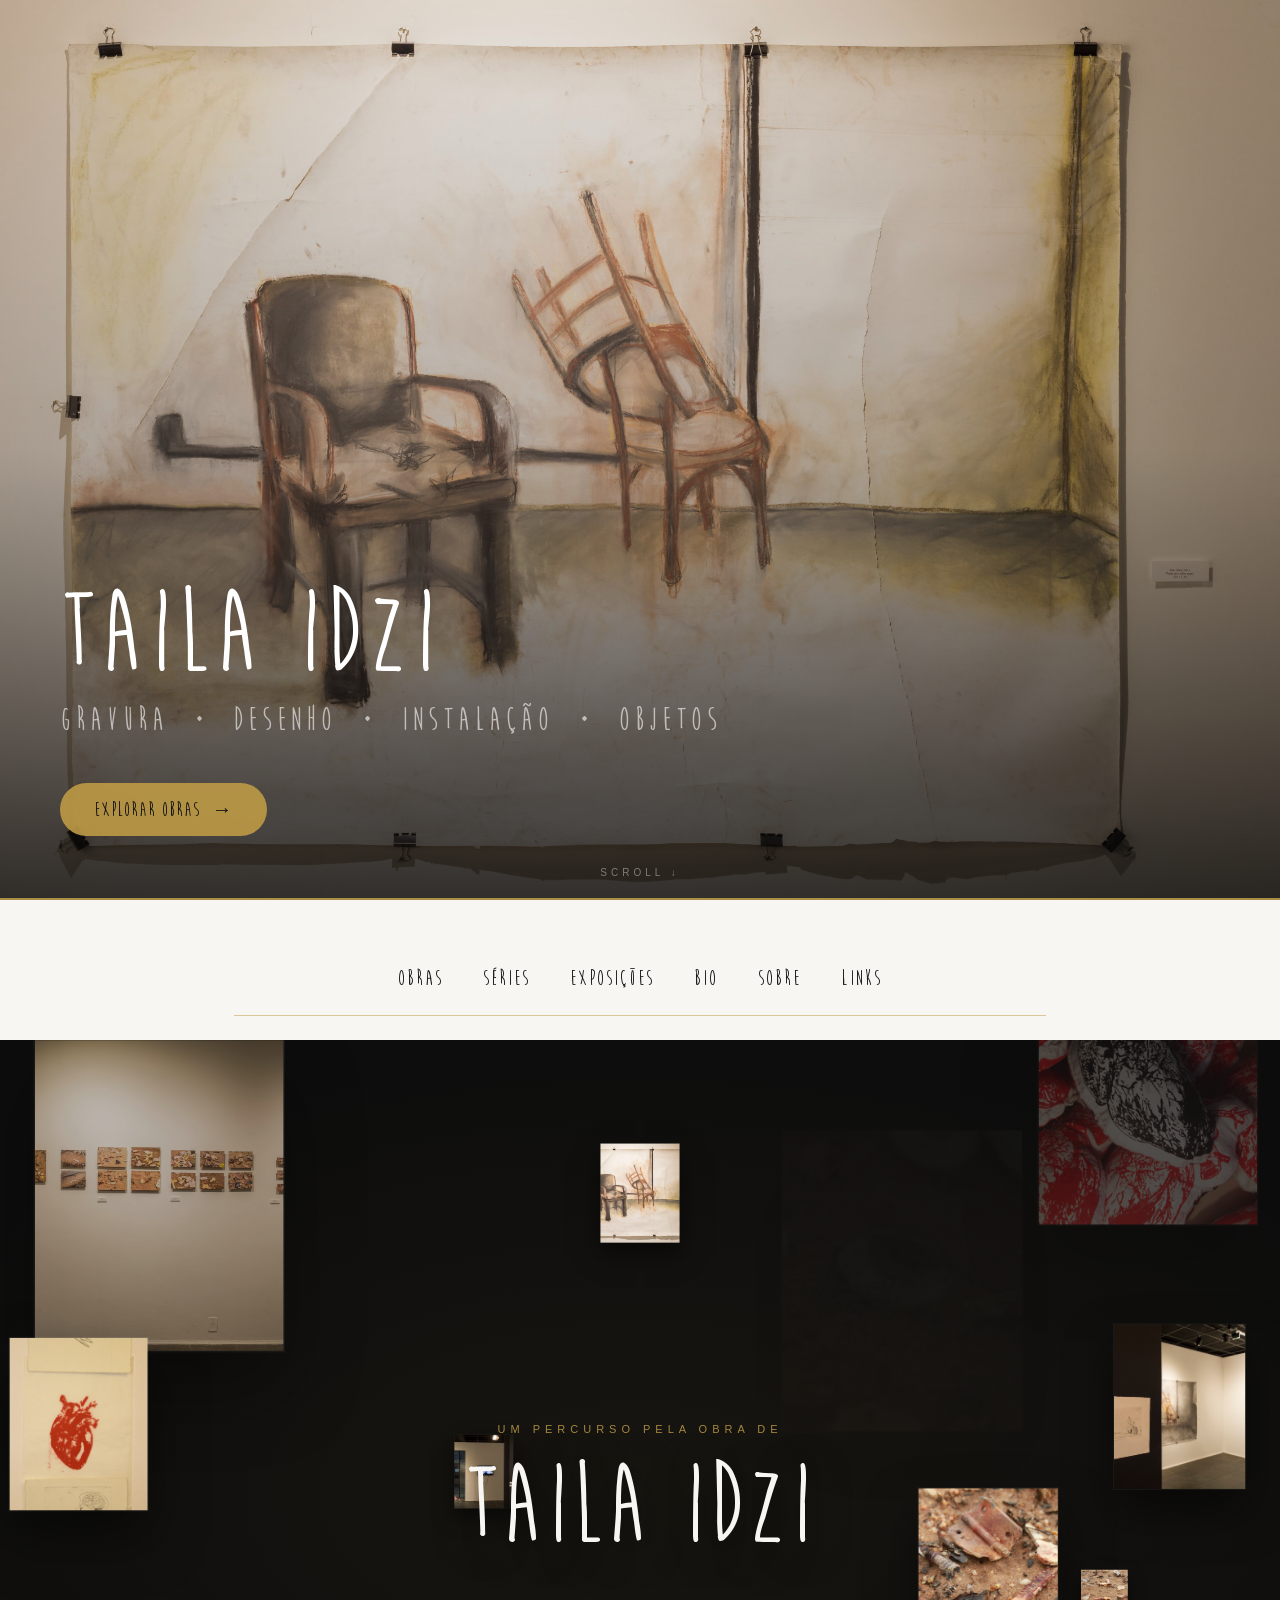
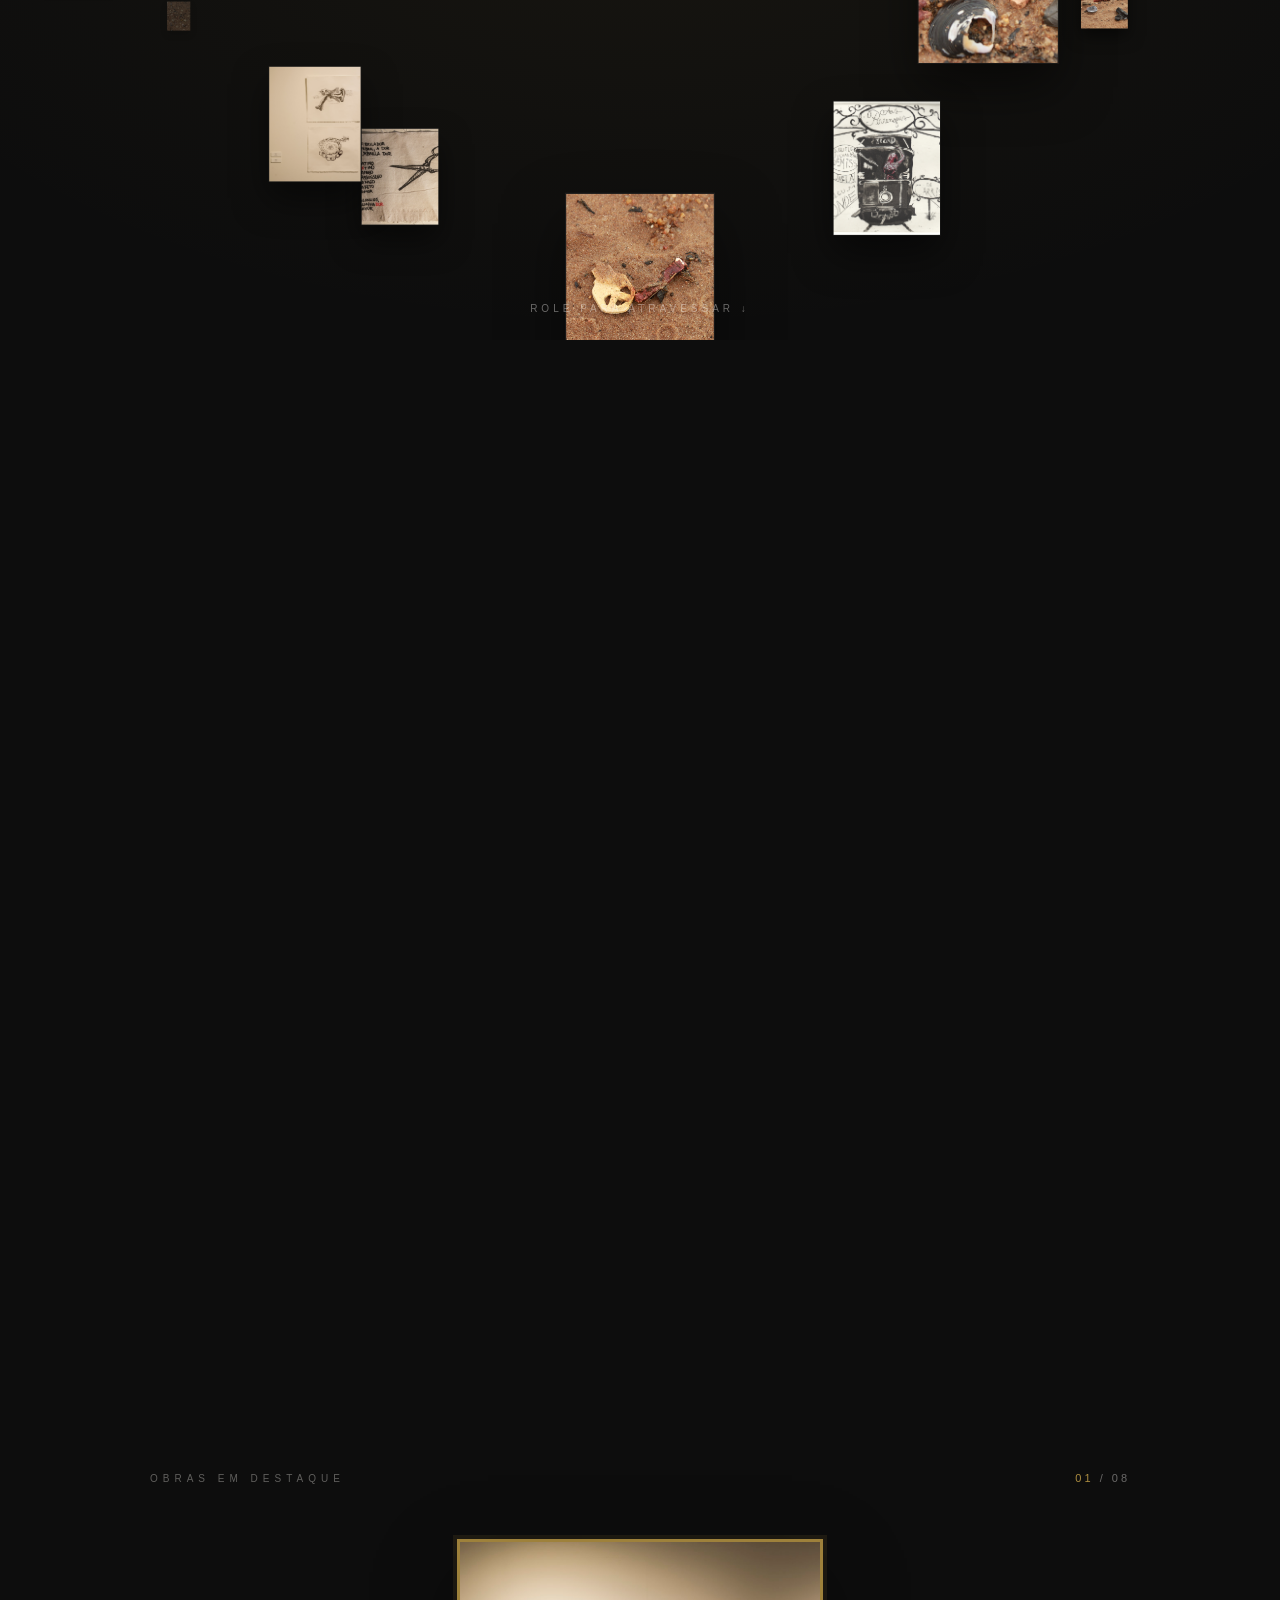
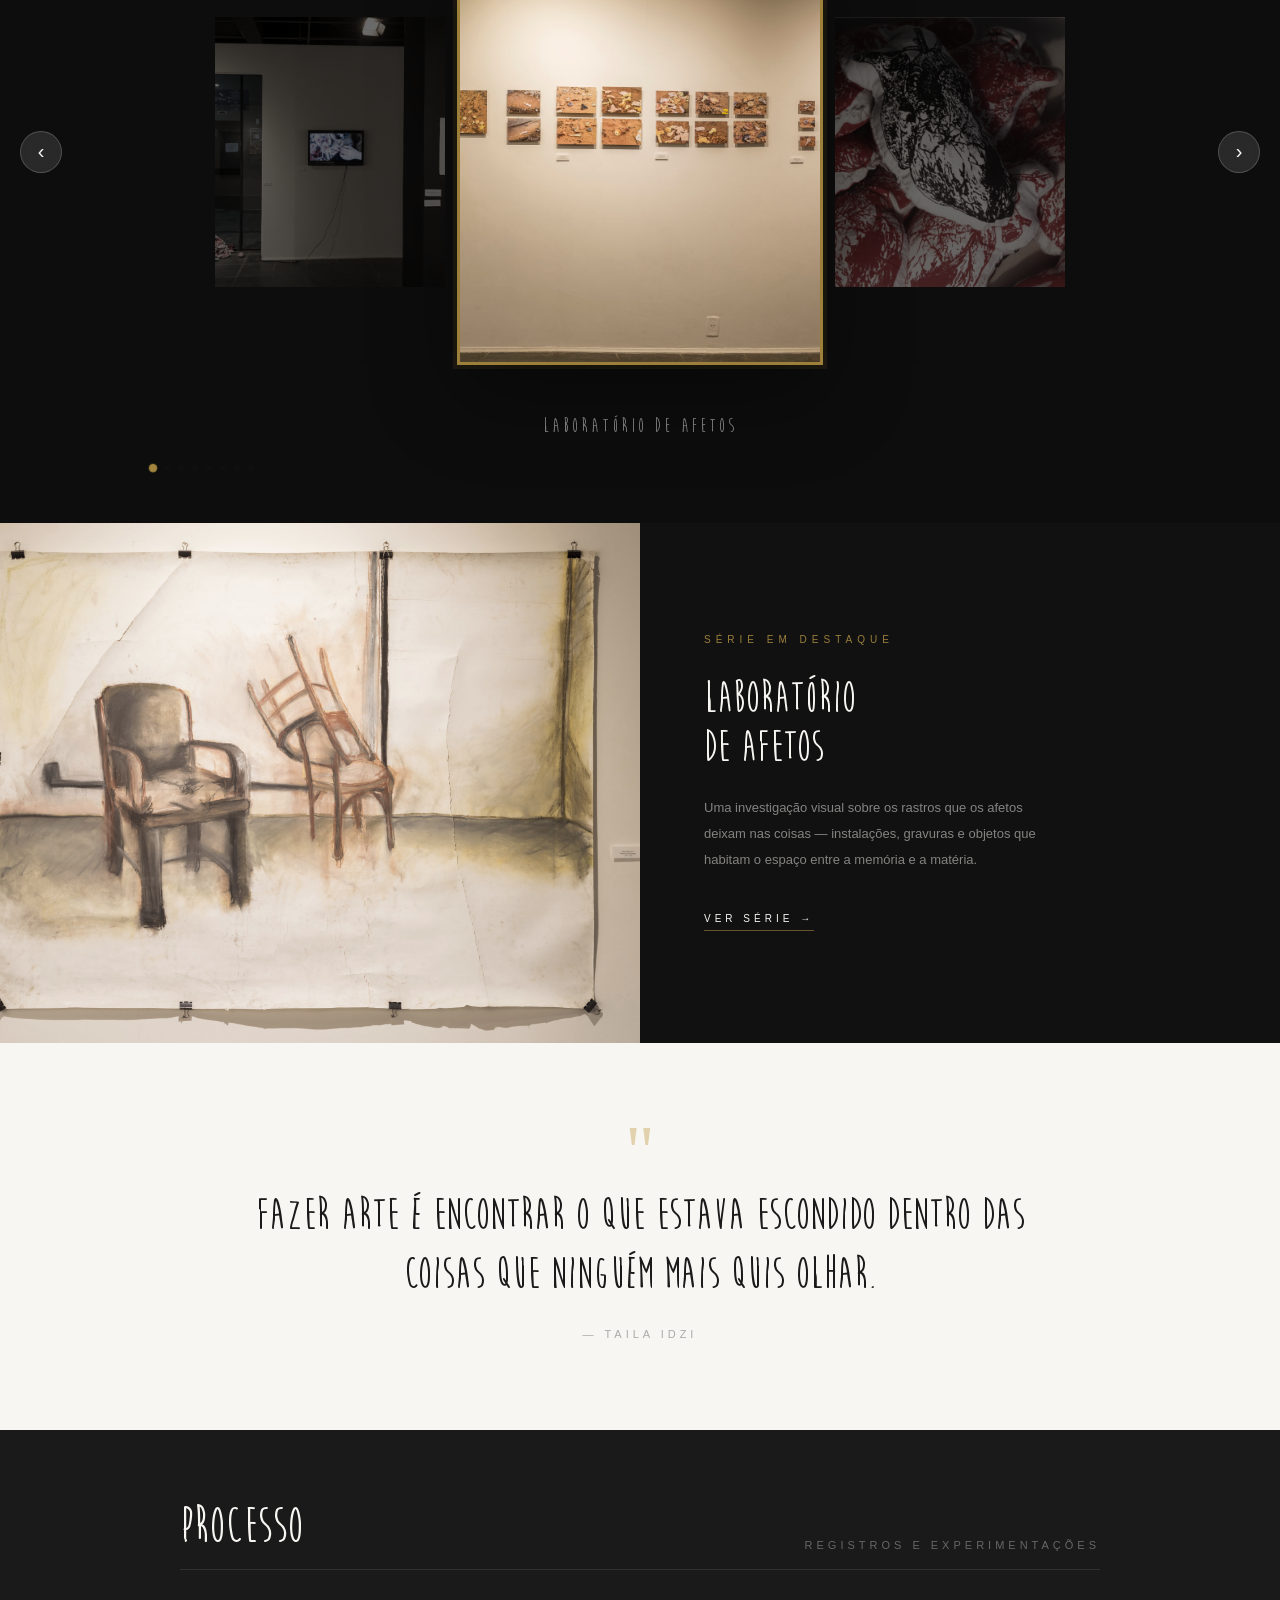
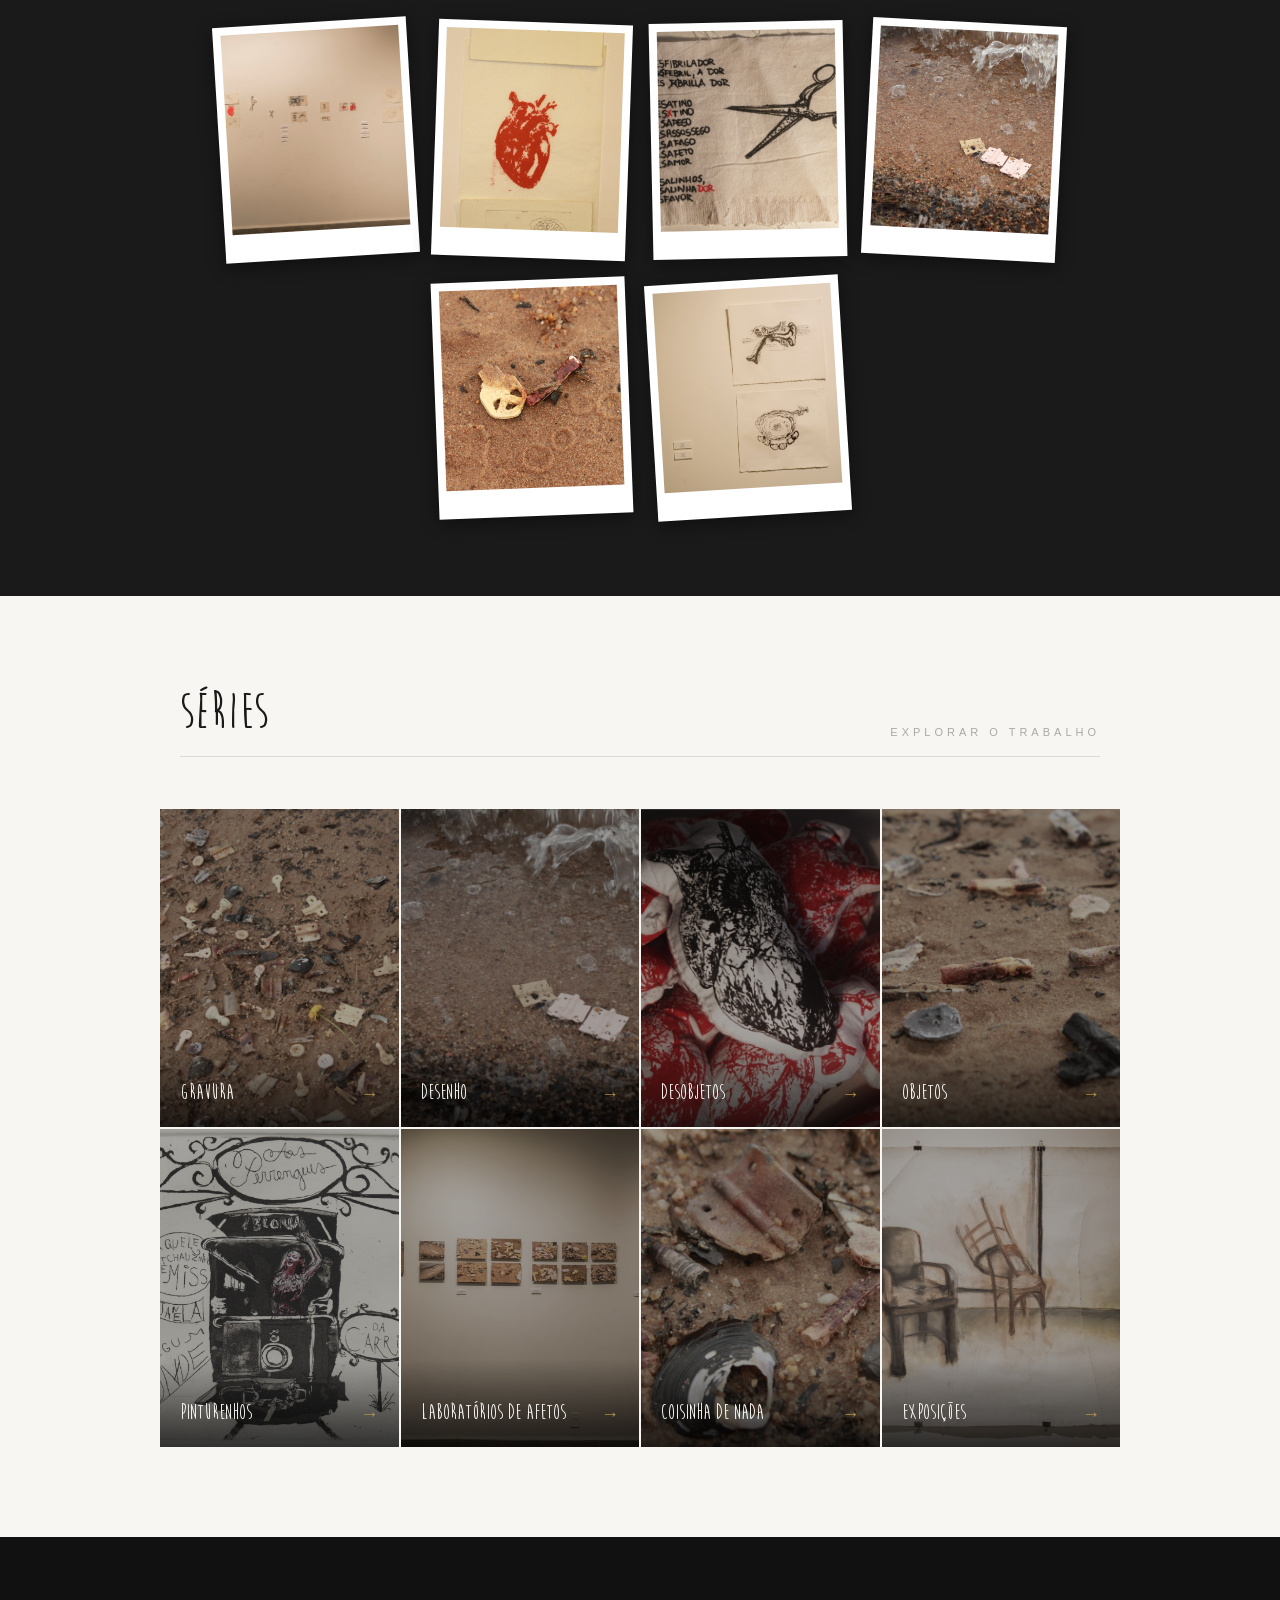
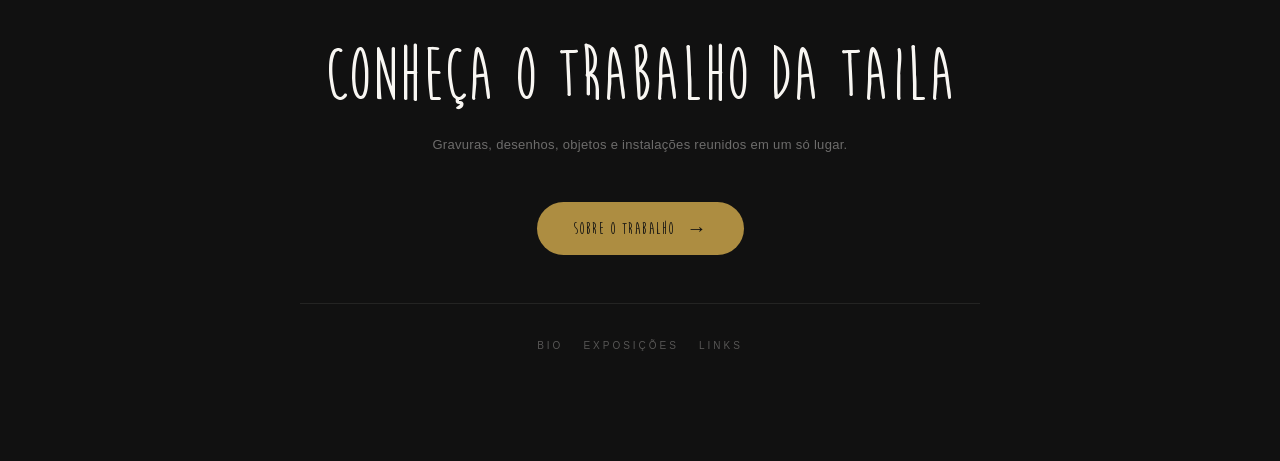
==== commit 444c806d: "feat: add interactive flythrough animation section with scroll-linked image transitions" ====
--- a/index.html
+++ b/index.html
@@ -32,6 +32,18 @@
         </div>
     </div>
 
+    <!-- ── FLYTHROUGH — imagens vindo em direção à tela ──── -->
+    <section class="flythrough" id="flythrough">
+        <div class="flythrough-sticky">
+            <div class="flythrough-scene" id="flythrough-scene"></div>
+            <div class="flythrough-caption">
+                <p class="flythrough-eyebrow">um percurso pela obra de</p>
+                <h2 class="flythrough-heading">Taila Idzi</h2>
+            </div>
+            <span class="flythrough-hint">role para atravessar ↓</span>
+        </div>
+    </section>
+
     <!-- ── 3. CARROSSEL ──────────────────────────────────── -->
     <section id="carousel-section">
         <div class="c-header">
--- a/css/style.css
+++ b/css/style.css
@@ -253,6 +253,90 @@
     flex-basis: 100%;
 }
 
+
+/* ── Flythrough — imagens vindo em direção à tela ────────── */
+
+.flythrough {
+    position: relative;
+    height: 220vh;               /* espaço de rolagem sobre a cena fixa */
+    background: #0d0d0d;
+}
+
+.flythrough-sticky {
+    position: sticky;
+    top: 0;
+    height: 100vh;
+    overflow: hidden;
+    display: flex;
+    align-items: center;
+    justify-content: center;
+    background:
+        radial-gradient(120% 90% at 50% 50%,
+            rgba(190,155,70,0.06) 0%,
+            rgba(13,13,13,0) 55%),
+        #0d0d0d;
+}
+
+.flythrough-scene {
+    position: absolute;
+    inset: 0;
+    pointer-events: none;
+}
+
+.ft-img {
+    position: absolute;
+    display: block;
+    object-fit: cover;
+    transform: translate(-50%, -50%) scale(0.1);
+    opacity: 0;
+    box-shadow: 0 24px 50px rgba(0,0,0,0.5);
+    outline: 1px solid rgba(248,246,242,0.06);
+}
+
+.flythrough-caption {
+    position: relative;
+    z-index: 6;
+    text-align: center;
+    pointer-events: none;
+    padding: 0 24px;
+    transition: opacity 0.3s ease;
+}
+
+.flythrough-eyebrow {
+    font-size: 11px;
+    letter-spacing: 5px;
+    text-transform: uppercase;
+    color: rgba(190,155,70,0.85);
+    margin-bottom: 18px;
+}
+
+.flythrough-heading {
+    font-family: 'MoonFlower', cursive;
+    font-size: clamp(52px, 9vw, 128px);
+    font-weight: bold;
+    line-height: 0.9;
+    letter-spacing: 3px;
+    color: #f8f6f2;
+    text-shadow: 0 8px 40px rgba(0,0,0,0.6);
+}
+
+.flythrough-hint {
+    position: absolute;
+    bottom: 26px;
+    left: 50%;
+    transform: translateX(-50%);
+    z-index: 6;
+    color: rgba(248,246,242,0.4);
+    font-size: 10px;
+    letter-spacing: 4px;
+    text-transform: uppercase;
+    animation: bounce 2.2s ease infinite;
+}
+
+@media (prefers-reduced-motion: reduce) {
+    .flythrough { height: 100vh; }
+    .flythrough-hint { display: none; }
+}
 
 /* ── Carrossel ───────────────────────────────────────────── */
 
